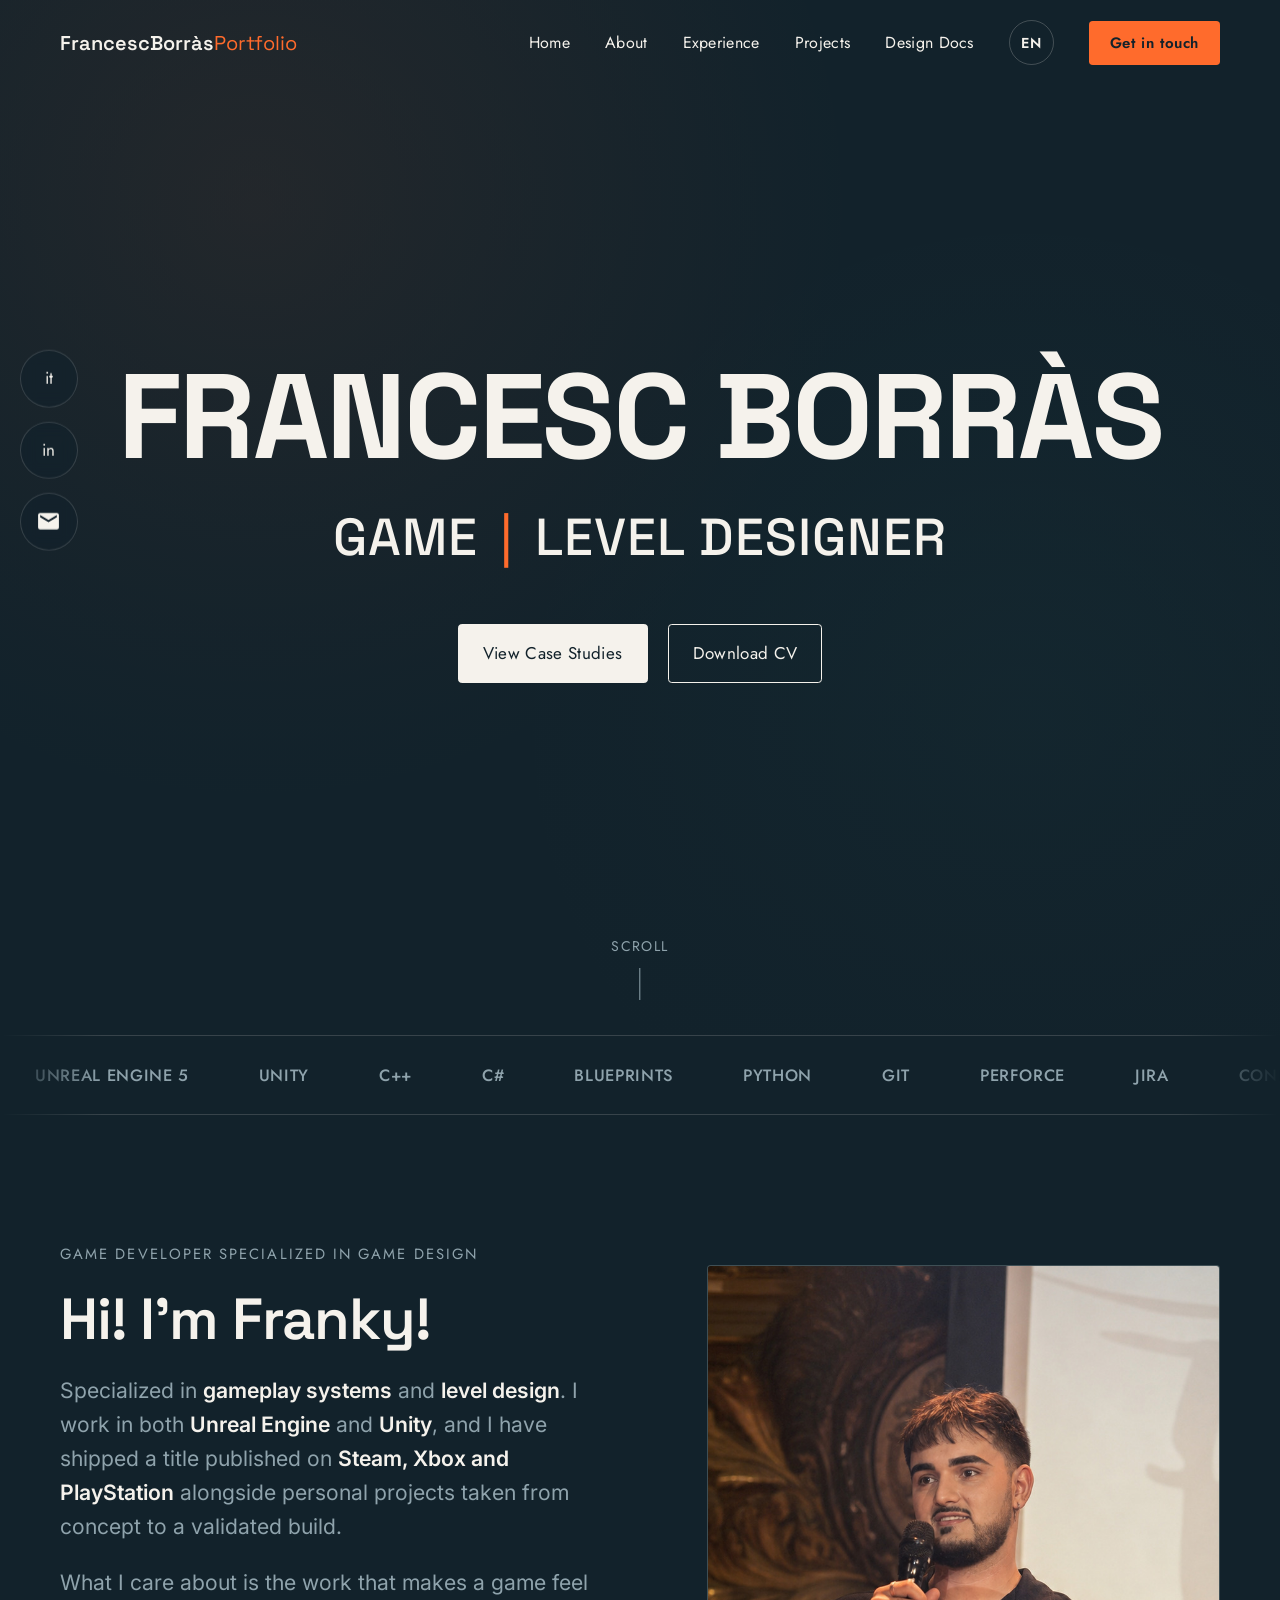
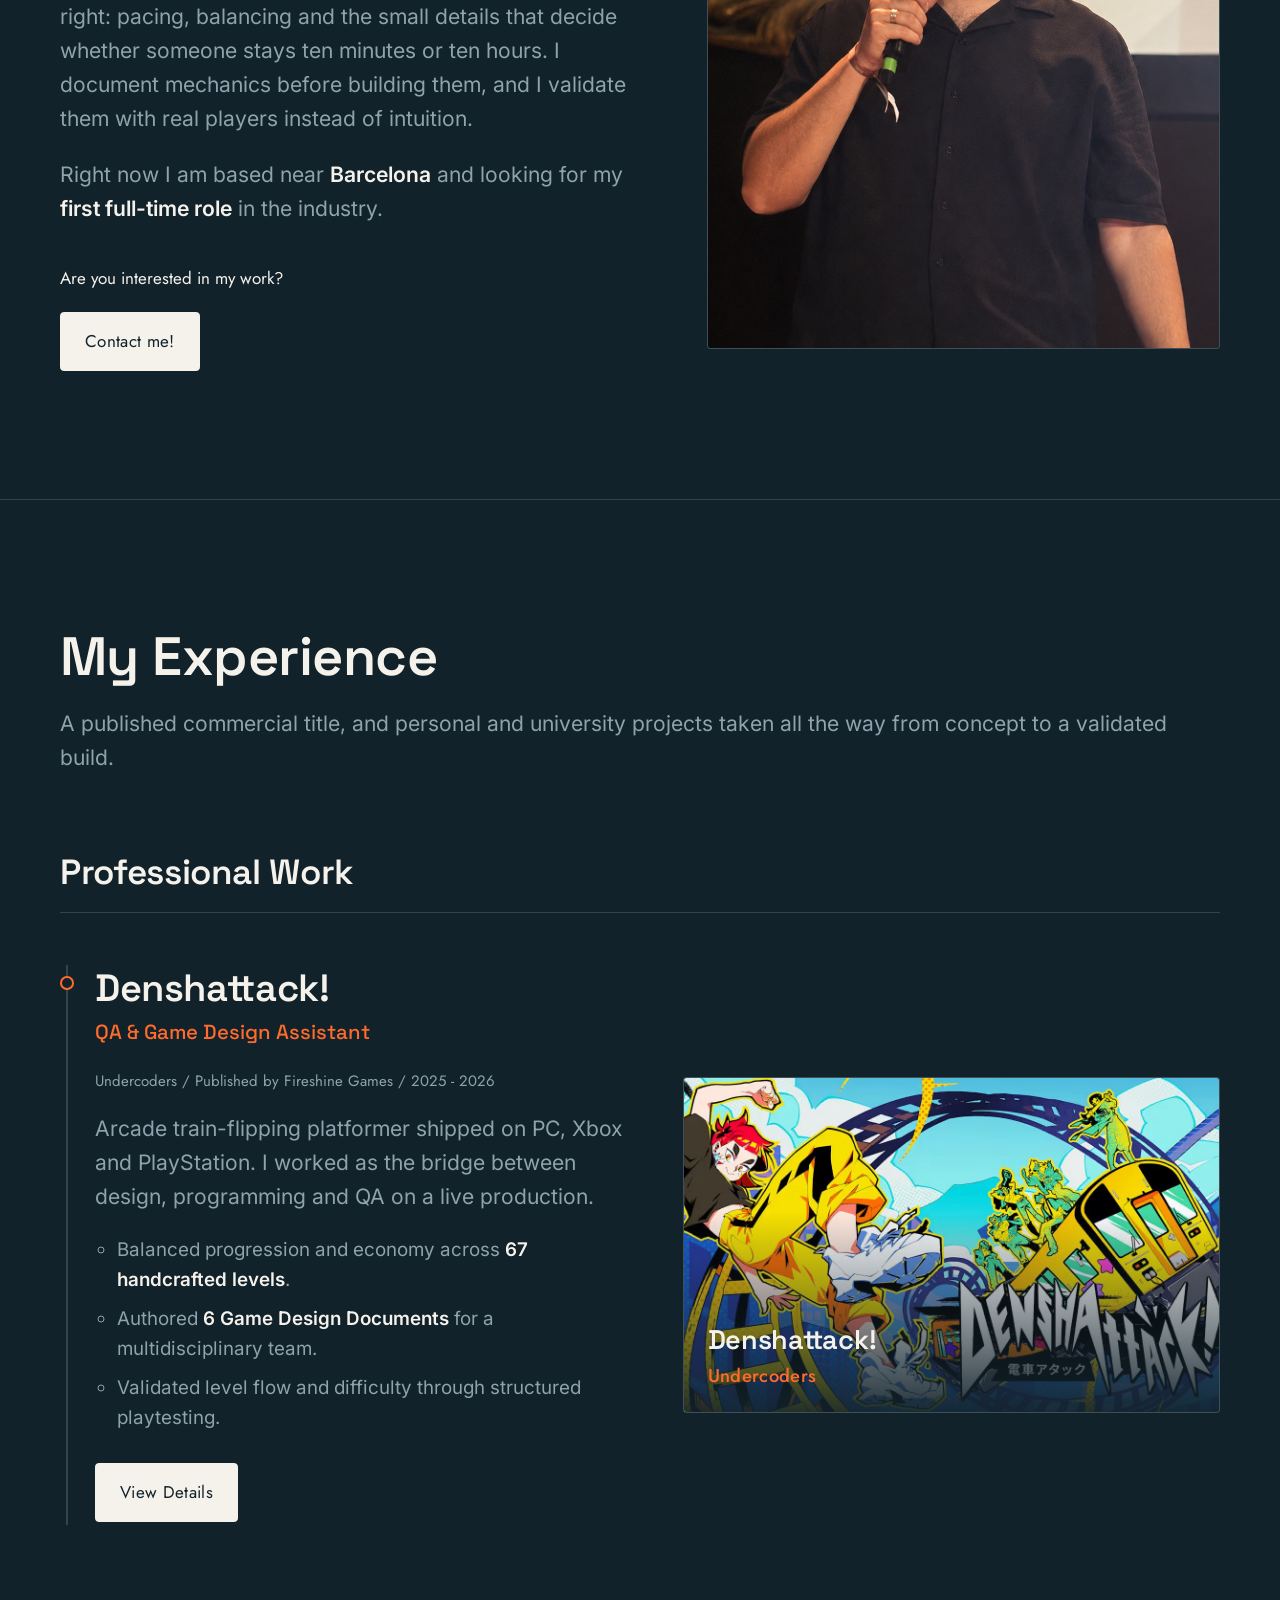
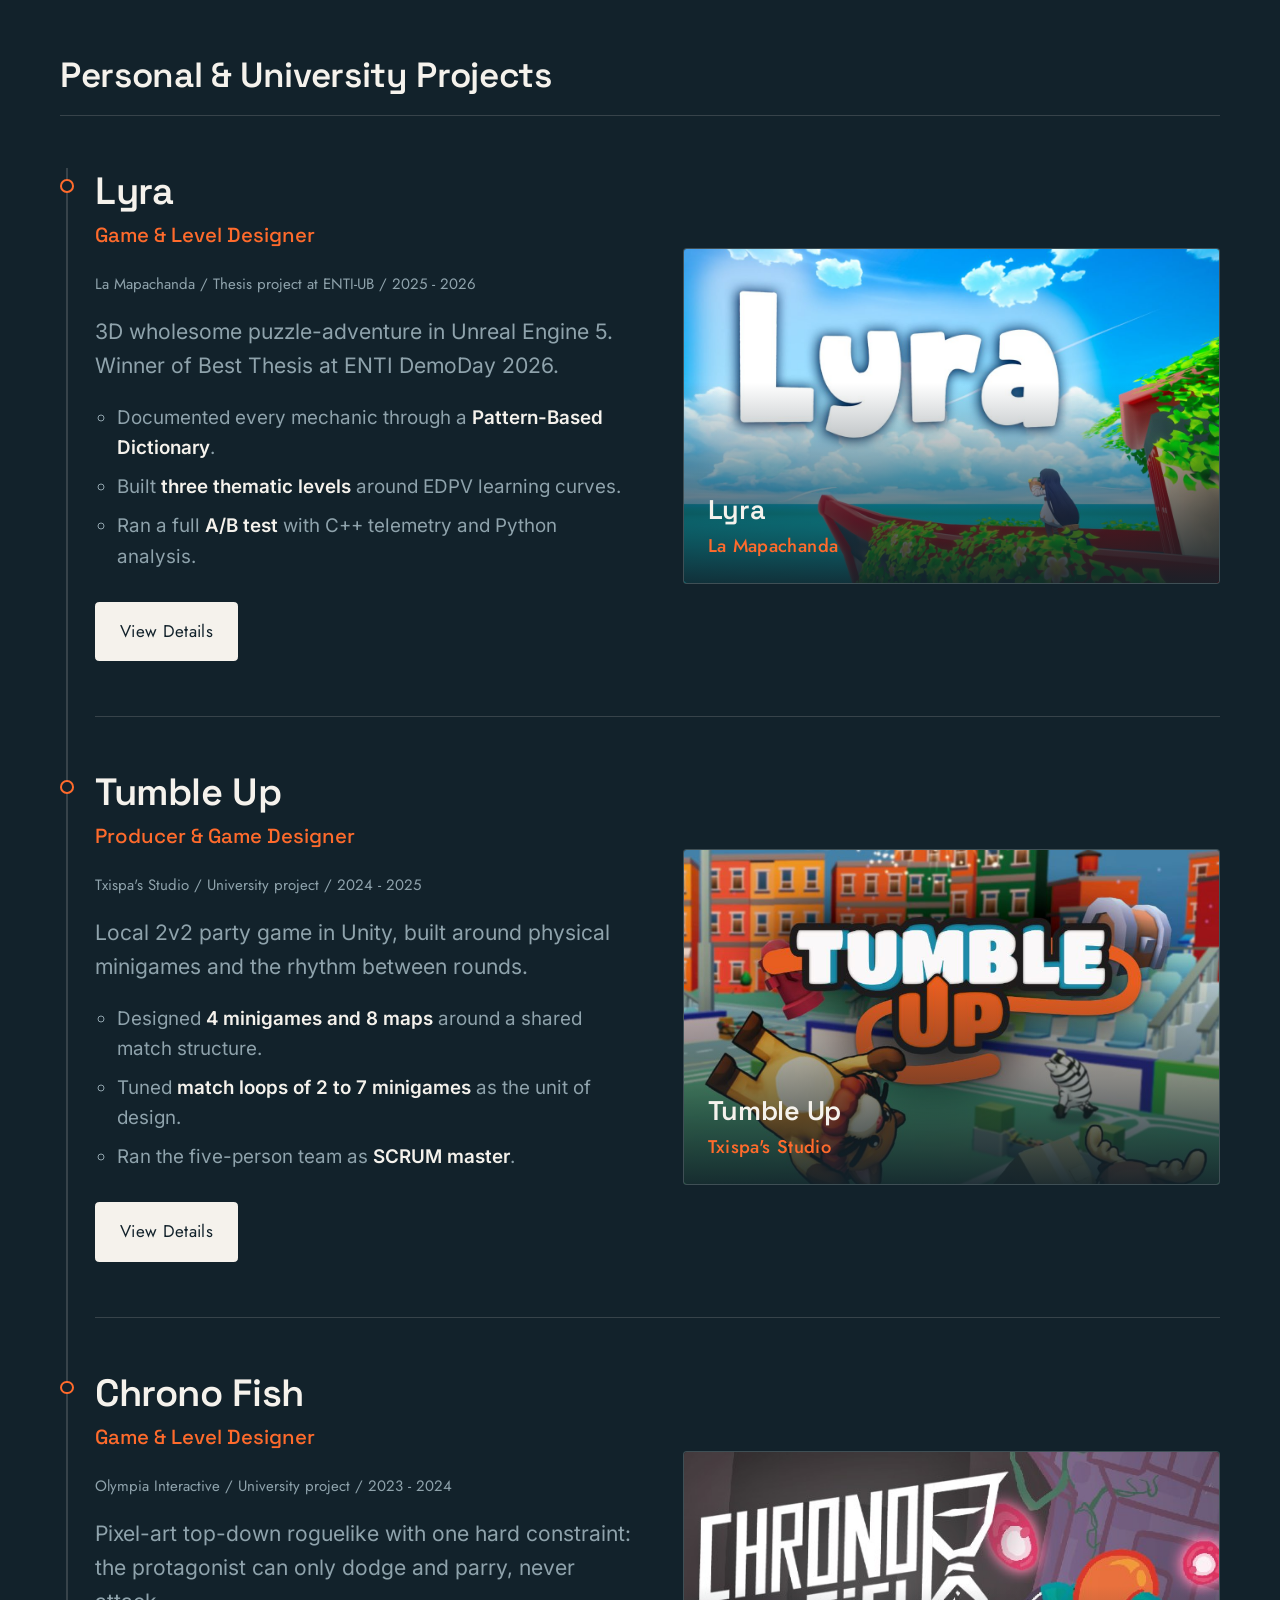
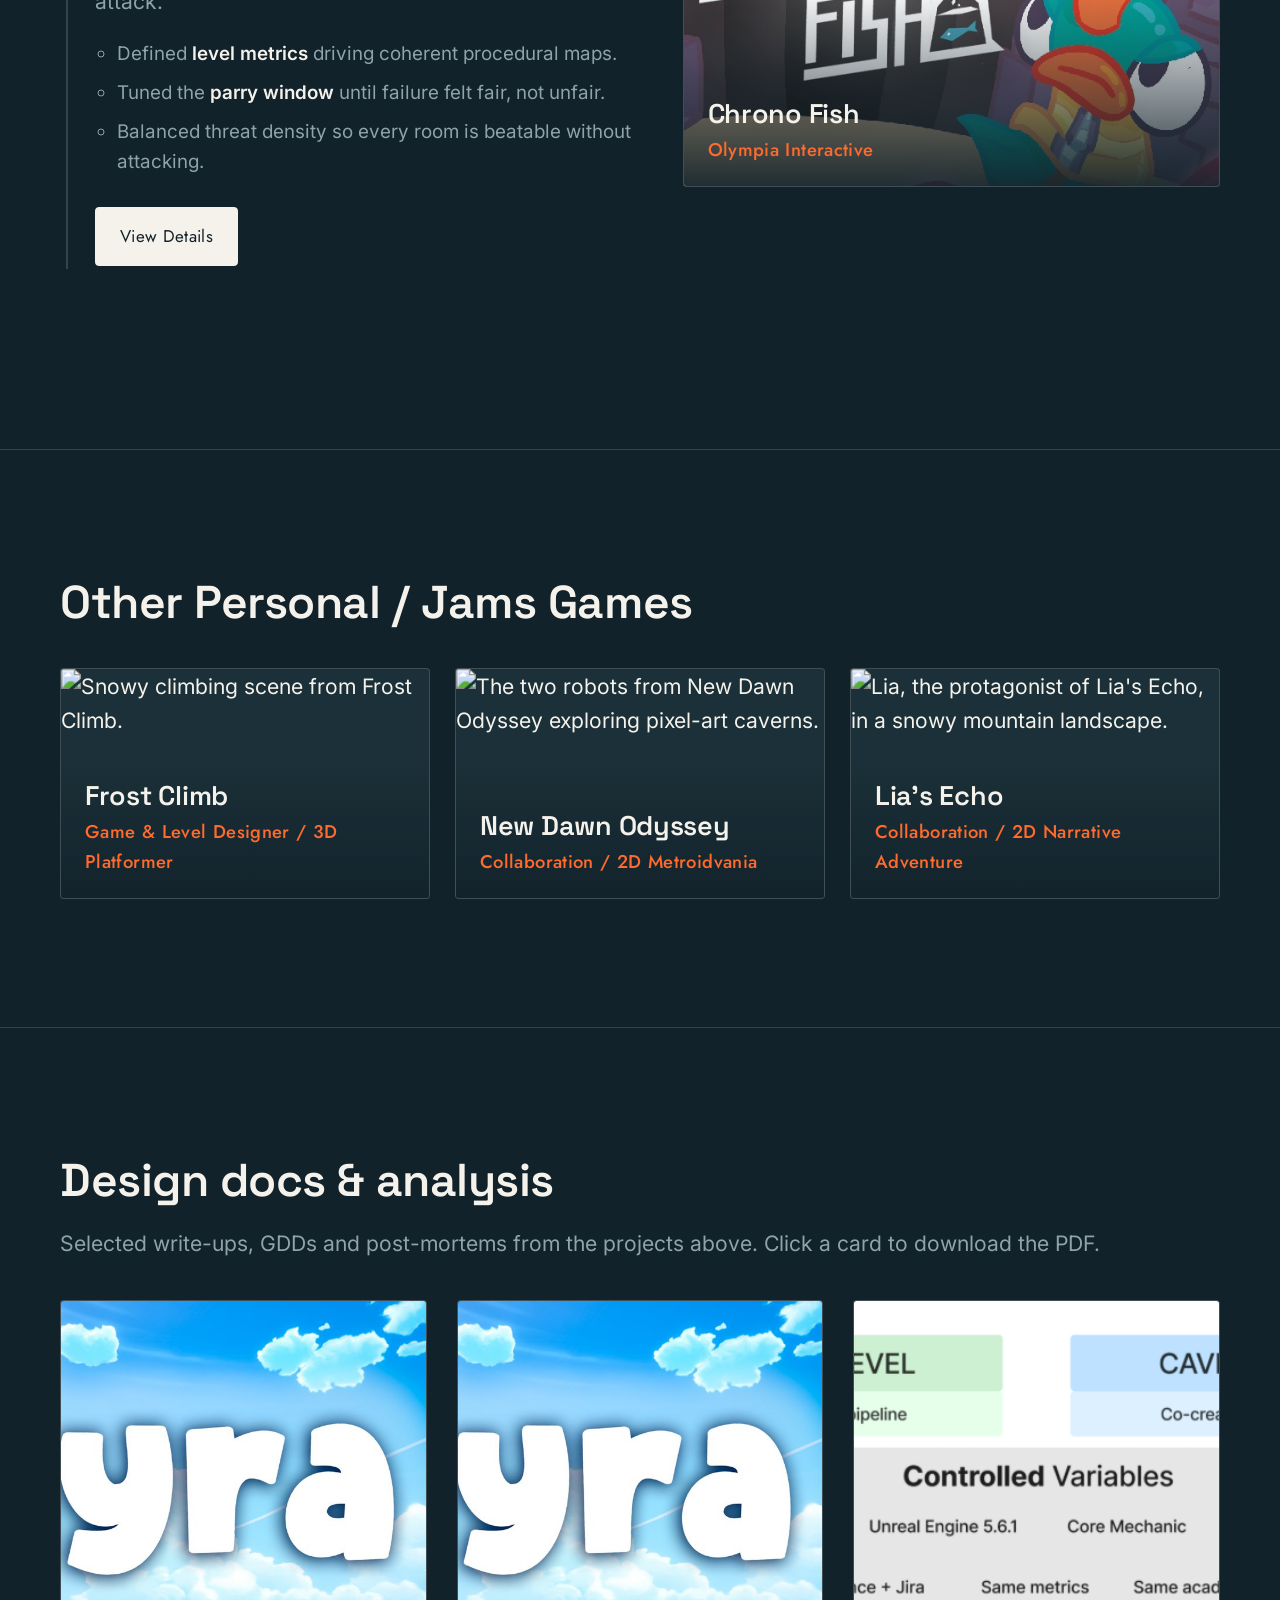
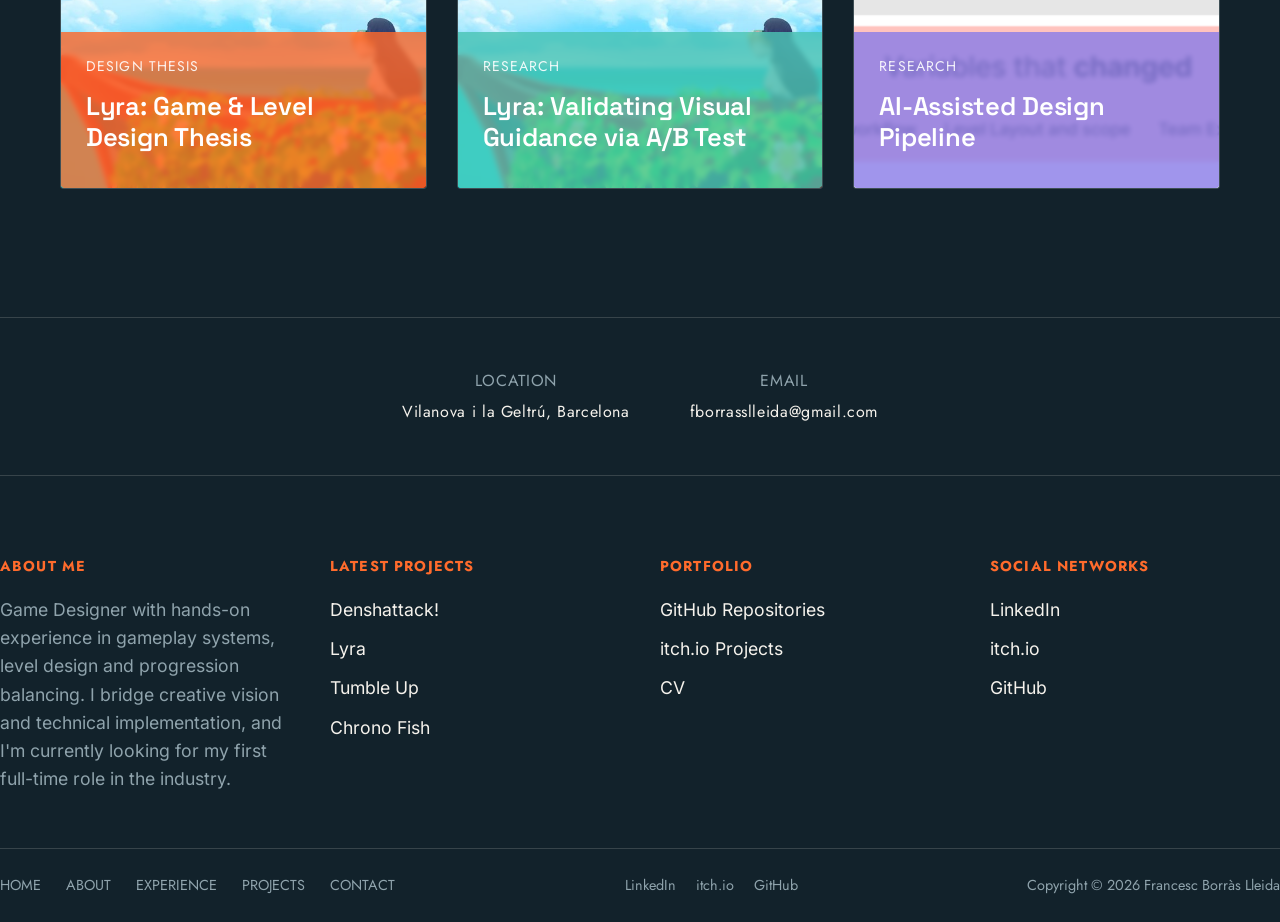
==== index.html @ 7c4cf281 "Changes pre-videos" ====
<!DOCTYPE html>
<html lang="en">
<head>
<meta charset="UTF-8">
<meta name="viewport" content="width=device-width, initial-scale=1.0">
<title data-i18n-title="home.page_title">Francesc Borràs Lleida - Game & Level Designer</title>
<meta name="description" content="Portfolio of Francesc Borràs Lleida, Game & Level Designer based in Barcelona. Denshattack!, Lyra, Tumble Up, Chrono Fish and design documentation.">
<meta name="theme-color" content="#0F1316">

<meta property="og:type" content="website">
<meta property="og:title" content="Francesc Borràs Lleida - Game & Level Designer">
<meta property="og:description" content="Level design and mechanics work across a published title and three personal projects, backed by data driven validation.">
<meta property="og:url" content="https://frankystyle04.github.io/FrancescBorras_Portfolio/">
<meta property="og:image" content="assets/img/lyra-key.jpg">
<meta name="twitter:card" content="summary_large_image">
<meta name="twitter:title" content="Francesc Borràs Lleida - Game & Level Designer">
<meta name="twitter:description" content="Level design and mechanics work across a published title and three personal projects.">
<meta name="twitter:image" content="assets/img/lyra-key.jpg">

<link rel="icon" type="image/svg+xml" href="assets/favicon.svg">
<link rel="canonical" href="https://frankystyle04.github.io/FrancescBorras_Portfolio/">

<link rel="preconnect" href="https://fonts.googleapis.com">
<link rel="preconnect" href="https://fonts.gstatic.com" crossorigin>
<link href="https://fonts.googleapis.com/css2?family=Space+Grotesk:wght@500;600;700&family=Inter:wght@400;500;600&family=Jost:wght@400;500;600&display=swap" rel="stylesheet">
<link rel="stylesheet" href="css/style.css?v=19">

<script type="application/ld+json">
{
  "@context": "https://schema.org",
  "@type": "Person",
  "name": "Francesc Borràs Lleida",
  "jobTitle": "Game Designer, Level Designer",
  "url": "https://frankystyle04.github.io/FrancescBorras_Portfolio/",
  "sameAs": [
    "https://www.linkedin.com/in/francesc-borras-lleida-88ab5a254/",
    "https://franky-style.itch.io",
    "https://github.com/FrankyStyle04"
  ],
  "address": { "@type": "PostalAddress", "addressLocality": "Vilanova i la Geltrú", "addressRegion": "Barcelona", "addressCountry": "ES" }
}
</script>
<script>
(function(){
  try {
    var l = localStorage.getItem('fb-lang');
    if (l === 'es' || l === 'cat') document.documentElement.setAttribute('lang', l === 'cat' ? 'ca' : 'es');
  } catch(e){}
})();
</script>
</head>
<body class="page-enter has-hero">

<nav class="site-nav" aria-label="Main navigation">
  <div class="wrap">
    <a href="#top" class="brand">FrancescBorràs<span>Portfolio</span></a>
    <button class="nav-toggle" aria-expanded="false" aria-controls="nav-list" data-i18n="common.nav_menu">Menu</button>
    <ul id="nav-list">
      <li><a class="nav-link" href="#top" data-i18n="common.nav_home">Home</a></li>
      <li><a class="nav-link" href="#about" data-i18n="common.nav_about">About</a></li>
      <li><a class="nav-link" href="#experience" data-i18n="common.nav_experience">Experience</a></li>
      <li><a class="nav-link" href="#projects" data-i18n="common.nav_projects">Projects</a></li>
      <li><a class="nav-link" href="#docs" data-i18n="common.nav_docs">Design Docs</a></li>
      <li class="nav-toggles">
        <button type="button" class="nav-icon-btn nav-lang-btn" id="lang-toggle" aria-label="Change language" title="Change language">
          <span class="lang-label">EN</span>
        </button>
      </li>
      <li><a class="nav-cta" href="#contact" data-i18n="common.nav_cta">Get in touch</a></li>
    </ul>
  </div>
</nav>

<aside class="social-rail" aria-label="Social links">
  <a class="rail-item" href="https://franky-style.itch.io" target="_blank" rel="noopener">
    <span class="rail-icon">
      <img src="https://cdn.simpleicons.org/itchdotio/EDF0EA" alt="" loading="lazy" onerror="this.parentNode.textContent='it'">
    </span>
    <span class="rail-label" data-i18n="common.rail_itch">See my work!</span>
    <span class="sr-only">itch.io</span>
  </a>
  <a class="rail-item" href="https://www.linkedin.com/in/francesc-borras-lleida-88ab5a254/" target="_blank" rel="noopener">
    <span class="rail-icon">
      <img src="https://cdn.simpleicons.org/linkedin/EDF0EA" alt="" loading="lazy" onerror="this.parentNode.textContent='in'">
    </span>
    <span class="rail-label" data-i18n="common.rail_linkedin">Let's connect!</span>
    <span class="sr-only">LinkedIn</span>
  </a>
  <a class="rail-item" href="mailto:fborrasslleida@gmail.com">
    <span class="rail-icon">
      <svg viewBox="0 0 24 24" aria-hidden="true" focusable="false">
        <path fill="currentColor" d="M20 4H4a2 2 0 0 0-2 2v12a2 2 0 0 0 2 2h16a2 2 0 0 0 2-2V6a2 2 0 0 0-2-2Zm0 4.24-8 4.76-8-4.76V6l8 4.76L20 6Z"/>
      </svg>
    </span>
    <span class="rail-label" data-i18n="common.rail_email">Let's talk!</span>
    <span class="sr-only">Email</span>
  </a>
</aside>

<main id="top">

  <!-- HERO -->
  <section class="hero-video-wrap" style="padding:0;">
    <!-- HERO BACKGROUND VIDEO
         Drop your reel at assets/hero-reel.mp4 (and optionally a first-frame
         still at assets/hero-poster.jpg) and it plays automatically.
         Until the file exists the browser falls back to the poster/gradient,
         so the hero never looks broken. -->
    <video autoplay muted loop playsinline preload="metadata"
           poster="assets/hero-poster.jpg" aria-hidden="true">
      <source src="assets/hero-reel.mp4" type="video/mp4">
    </video>
    <div class="video-fallback" aria-hidden="true"></div>

    <div class="hero-content">
      <h1>Francesc Borràs</h1>
      <p class="hero-role" data-i18n="home.hero_role">Game <span class="pipe">|</span> Level Designer</p>
      <div class="hero-cta">
        <a href="#experience" class="btn btn-solid" data-i18n="home.hero_cta_cases">View Case Studies</a>
        <a href="assets/Francesc_Borras_Lleida_CV.pdf" class="btn btn-outline" data-i18n="home.hero_cta_cv">Download CV</a>
      </div>
    </div>

    <div class="scroll-cue" aria-hidden="true">
      <span data-i18n="home.scroll">SCROLL</span>
      <span class="line"></span>
    </div>
  </section>

  <!-- TOOLS MARQUEE -->
  <div class="tools-marquee" aria-label="Tools and software I work with">
    <div class="tools-track">
      <div class="tools-group">
        <span class="tool"><img src="https://cdn.simpleicons.org/unrealengine/9AA7A3" alt="" loading="lazy" onerror="this.style.display='none'"><strong>Unreal Engine 5</strong></span>
        <span class="tool"><img src="https://cdn.simpleicons.org/unity/9AA7A3" alt="" loading="lazy" onerror="this.style.display='none'"><strong>Unity</strong></span>
        <span class="tool"><img src="https://cdn.simpleicons.org/cplusplus/9AA7A3" alt="" loading="lazy" onerror="this.style.display='none'"><strong>C++</strong></span>
        <span class="tool"><img src="https://cdn.simpleicons.org/csharp/9AA7A3" alt="" loading="lazy" onerror="this.style.display='none'"><strong>C#</strong></span>
        <span class="tool"><img src="https://cdn.simpleicons.org/unrealengine/9AA7A3" alt="" loading="lazy" onerror="this.style.display='none'"><strong>Blueprints</strong></span>
        <span class="tool"><img src="https://cdn.simpleicons.org/python/9AA7A3" alt="" loading="lazy" onerror="this.style.display='none'"><strong>Python</strong></span>
        <span class="tool"><img src="https://cdn.simpleicons.org/git/9AA7A3" alt="" loading="lazy" onerror="this.style.display='none'"><strong>Git</strong></span>
        <span class="tool"><img src="https://cdn.simpleicons.org/perforce/9AA7A3" alt="" loading="lazy" onerror="this.style.display='none'"><strong>Perforce</strong></span>
        <span class="tool"><img src="https://cdn.simpleicons.org/jira/9AA7A3" alt="" loading="lazy" onerror="this.style.display='none'"><strong>Jira</strong></span>
        <span class="tool"><img src="https://cdn.simpleicons.org/confluence/9AA7A3" alt="" loading="lazy" onerror="this.style.display='none'"><strong>Confluence</strong></span>
        <span class="tool"><img src="https://cdn.simpleicons.org/asana/9AA7A3" alt="" loading="lazy" onerror="this.style.display='none'"><strong>Asana</strong></span>
        <span class="tool"><img src="https://cdn.simpleicons.org/microsoftexcel/9AA7A3" alt="" loading="lazy" onerror="this.style.display='none'"><strong>Excel & Sheets</strong></span>
      </div>
      <div class="tools-group" aria-hidden="true">
        <span class="tool"><img src="https://cdn.simpleicons.org/unrealengine/9AA7A3" alt="" loading="lazy" onerror="this.style.display='none'"><strong>Unreal Engine 5</strong></span>
        <span class="tool"><img src="https://cdn.simpleicons.org/unity/9AA7A3" alt="" loading="lazy" onerror="this.style.display='none'"><strong>Unity</strong></span>
        <span class="tool"><img src="https://cdn.simpleicons.org/cplusplus/9AA7A3" alt="" loading="lazy" onerror="this.style.display='none'"><strong>C++</strong></span>
        <span class="tool"><img src="https://cdn.simpleicons.org/csharp/9AA7A3" alt="" loading="lazy" onerror="this.style.display='none'"><strong>C#</strong></span>
        <span class="tool"><img src="https://cdn.simpleicons.org/unrealengine/9AA7A3" alt="" loading="lazy" onerror="this.style.display='none'"><strong>Blueprints</strong></span>
        <span class="tool"><img src="https://cdn.simpleicons.org/python/9AA7A3" alt="" loading="lazy" onerror="this.style.display='none'"><strong>Python</strong></span>
        <span class="tool"><img src="https://cdn.simpleicons.org/git/9AA7A3" alt="" loading="lazy" onerror="this.style.display='none'"><strong>Git</strong></span>
        <span class="tool"><img src="https://cdn.simpleicons.org/perforce/9AA7A3" alt="" loading="lazy" onerror="this.style.display='none'"><strong>Perforce</strong></span>
        <span class="tool"><img src="https://cdn.simpleicons.org/jira/9AA7A3" alt="" loading="lazy" onerror="this.style.display='none'"><strong>Jira</strong></span>
        <span class="tool"><img src="https://cdn.simpleicons.org/confluence/9AA7A3" alt="" loading="lazy" onerror="this.style.display='none'"><strong>Confluence</strong></span>
        <span class="tool"><img src="https://cdn.simpleicons.org/asana/9AA7A3" alt="" loading="lazy" onerror="this.style.display='none'"><strong>Asana</strong></span>
        <span class="tool"><img src="https://cdn.simpleicons.org/microsoftexcel/9AA7A3" alt="" loading="lazy" onerror="this.style.display='none'"><strong>Excel & Sheets</strong></span>
      </div>
    </div>
  </div>

  <!-- ABOUT ME -->
  <section id="about">
    <div class="wrap about-grid">
      <div class="about-text reveal">
        <span class="about-eyebrow" data-i18n="home.about_eyebrow">Game Developer specialized in Game Design</span>
        <h2 data-i18n="home.about_title">Hi! I'm Franky!</h2>
        <p data-i18n="home.about_p1">Specialized in <strong>gameplay systems</strong> and <strong>level design</strong>. I work in both <strong>Unreal Engine</strong> and <strong>Unity</strong>, and I have shipped a title published on <strong>Steam, Xbox and PlayStation</strong> alongside personal projects taken from concept to a validated build.</p>
        <p data-i18n="home.about_p2">What I care about is the work that makes a game feel right: pacing, balancing and the small details that decide whether someone stays ten minutes or ten hours. I document mechanics before building them, and I validate them with real players instead of intuition.</p>
        <p data-i18n="home.about_p3">Right now I am based near <strong>Barcelona</strong> and looking for my <strong>first full-time role</strong> in the industry.</p>

        <p class="about-question" data-i18n="home.about_question">Are you interested in my work?</p>
        <a class="btn btn-solid" href="#contact" data-i18n="home.about_contact">Contact me!</a>
      </div>

      <!-- ABOUT PHOTO
           Drop your picture at assets/about-photo.jpg and it appears here.
           Portrait orientation works best, around 900x1200 px. -->
      <div class="about-photo reveal">
        <img src="assets/about-photo.jpg" alt="Portrait of Francesc Borràs Lleida."
             onerror="this.closest('.about-photo').classList.add('is-empty')">
      </div>
    </div>
  </section>

  <hr class="rule">

  <!-- EXPERIENCE -->
  <section id="experience">
    <div class="wrap">
      <h2 class="section-title reveal" data-i18n="home.exp_title">My Experience</h2>
      <p class="section-lede reveal" style="max-width:none;" data-i18n="home.exp_lede">A published commercial title, and personal and university projects taken all the way from concept to a validated build.</p>

      <div class="timeline-block">
        <div class="timeline-heading reveal">
          <h3 data-i18n="home.exp_pro_heading">Professional Work</h3>
        </div>
        <ol class="timeline">
        <li class="timeline-entry reveal">
          <span class="timeline-dot" aria-hidden="true"></span>

          <div class="entry-text">
            <h4>Denshattack!</h4>
            <p class="entry-role" data-i18n="home.denshattack_role">QA &amp; Game Design Assistant</p>
            <p class="entry-meta" data-i18n="home.denshattack_meta">Undercoders / Published by Fireshine Games / 2025 - 2026</p>
            <p class="entry-summary" data-i18n="home.denshattack_summary">Arcade train-flipping platformer shipped on PC, Xbox and PlayStation. I worked as the bridge between design, programming and QA on a live production.</p>
            <ul class="entry-tasks">
              <li data-i18n="home.denshattack_task1">Balanced progression and economy across <strong>67 handcrafted levels</strong>.</li>
              <li data-i18n="home.denshattack_task2">Authored <strong>6 Game Design Documents</strong> for a multidisciplinary team.</li>
              <li data-i18n="home.denshattack_task3">Validated level flow and difficulty through structured playtesting.</li>
            </ul>
            <a class="btn btn-solid" href="proyectos/denshattack.html" data-i18n="common.btn_view_details">View Details</a>
          </div>

          <a class="game-card" href="proyectos/denshattack.html">
            <img src="assets/img/denshattack-key.jpg" alt="Denshattack! key art, a train-flipping arcade platformer.">
            <div class="overlay">
              <div class="always-visible">
                <h4>Denshattack!</h4>
                <div class="studio">Undercoders</div>
              </div>
              <div class="hover-detail">
                <p data-i18n="home.denshattack_card_desc">Arcade train-flipping platformer published by Fireshine Games.</p>
                <p class="did" data-i18n="home.denshattack_card_did">Balanced 67 levels and authored 6 Game Design Documents.</p>
              </div>
            </div>
          </a>
        </li>
        </ol>
      </div>

      <div class="timeline-block">
        <div class="timeline-heading reveal">
          <h3 data-i18n="home.exp_uni_heading">Personal &amp; University Projects</h3>
        </div>
        <ol class="timeline">
        <li class="timeline-entry reveal">
          <span class="timeline-dot" aria-hidden="true"></span>

          <div class="entry-text">
            <h4>Lyra</h4>
            <p class="entry-role" data-i18n="home.lyra_role">Game &amp; Level Designer</p>
            <p class="entry-meta" data-i18n="home.lyra_meta">La Mapachanda / Thesis project at ENTI-UB / 2025 - 2026</p>
            <p class="entry-summary" data-i18n="home.lyra_summary">3D wholesome puzzle-adventure in Unreal Engine 5. Winner of Best Thesis at ENTI DemoDay 2026.</p>
            <ul class="entry-tasks">
              <li data-i18n="home.lyra_task1">Documented every mechanic through a <strong>Pattern-Based Dictionary</strong>.</li>
              <li data-i18n="home.lyra_task2">Built <strong>three thematic levels</strong> around EDPV learning curves.</li>
              <li data-i18n="home.lyra_task3">Ran a full <strong>A/B test</strong> with C++ telemetry and Python analysis.</li>
            </ul>
            <a class="btn btn-solid" href="proyectos/lyra.html" data-i18n="common.btn_view_details">View Details</a>
          </div>

          <a class="game-card" href="proyectos/lyra.html">
            <img src="assets/img/lyra-key.jpg" alt="Lyra with the two baby dragons, Pochi and Mochi.">
            <div class="overlay">
              <div class="always-visible">
                <h4>Lyra</h4>
                <div class="studio">La Mapachanda</div>
              </div>
              <div class="hover-detail">
                <p data-i18n="home.lyra_card_desc">3D wholesome puzzle-adventure built in Unreal Engine 5.</p>
                <p class="did" data-i18n="home.lyra_card_did">Designed every mechanic and validated a puzzle redesign with a real A/B test.</p>
              </div>
            </div>
          </a>
        </li>

        <li class="timeline-entry reveal">
          <span class="timeline-dot" aria-hidden="true"></span>

          <div class="entry-text">
            <h4>Tumble Up</h4>
            <p class="entry-role" data-i18n="home.tumble_role">Producer &amp; Game Designer</p>
            <p class="entry-meta" data-i18n="home.tumble_meta">Txispa's Studio / University project / 2024 - 2025</p>
            <p class="entry-summary" data-i18n="home.tumble_summary">Local 2v2 party game in Unity, built around physical minigames and the rhythm between rounds.</p>
            <ul class="entry-tasks">
              <li data-i18n="home.tumble_task1">Designed <strong>4 minigames and 8 maps</strong> around a shared match structure.</li>
              <li data-i18n="home.tumble_task2">Tuned <strong>match loops of 2 to 7 minigames</strong> as the unit of design.</li>
              <li data-i18n="home.tumble_task3">Ran the five-person team as <strong>SCRUM master</strong>.</li>
            </ul>
            <a class="btn btn-solid" href="proyectos/tumble-up.html" data-i18n="common.btn_view_details">View Details</a>
          </div>

          <a class="game-card" href="proyectos/tumble-up.html">
            <img src="assets/img/tumbleup-key.jpg" alt="Tumble Up characters in animal costumes competing in a minigame.">
            <div class="overlay">
              <div class="always-visible">
                <h4>Tumble Up</h4>
                <div class="studio">Txispa's Studio</div>
              </div>
              <div class="hover-detail">
                <p data-i18n="home.tumble_card_desc">Local 2v2 party game built in Unity.</p>
                <p class="did" data-i18n="home.tumble_card_did">Designed 4 minigames and 8 maps, and led the team as SCRUM master.</p>
              </div>
            </div>
          </a>
        </li>

        <li class="timeline-entry reveal">
          <span class="timeline-dot" aria-hidden="true"></span>

          <div class="entry-text">
            <h4>Chrono Fish</h4>
            <p class="entry-role" data-i18n="home.chrono_role">Game &amp; Level Designer</p>
            <p class="entry-meta" data-i18n="home.chrono_meta">Olympia Interactive / University project / 2023 - 2024</p>
            <p class="entry-summary" data-i18n="home.chrono_summary">Pixel-art top-down roguelike with one hard constraint: the protagonist can only dodge and parry, never attack.</p>
            <ul class="entry-tasks">
              <li data-i18n="home.chrono_task1">Defined <strong>level metrics</strong> driving coherent procedural maps.</li>
              <li data-i18n="home.chrono_task2">Tuned the <strong>parry window</strong> until failure felt fair, not unfair.</li>
              <li data-i18n="home.chrono_task3">Balanced threat density so every room is beatable without attacking.</li>
            </ul>
            <a class="btn btn-solid" href="proyectos/chrono-fish.html" data-i18n="common.btn_view_details">View Details</a>
          </div>

          <a class="game-card" href="proyectos/chrono-fish.html">
            <img src="assets/img/chronofish-key.jpg" alt="Chrono Fish cover art, a time-travelling fish in pixel art.">
            <div class="overlay">
              <div class="always-visible">
                <h4>Chrono Fish</h4>
                <div class="studio">Olympia Interactive</div>
              </div>
              <div class="hover-detail">
                <p data-i18n="home.chrono_card_desc">Top-down roguelike where the only tools are dodge and parry.</p>
                <p class="did" data-i18n="home.chrono_card_did">Defined level metrics for procedural maps and tuned parry timing.</p>
              </div>
            </div>
          </a>
        </li>
        </ol>
      </div>
    </div>
  </section>

  <hr class="rule">

  <!-- OTHER PERSONAL / JAMS GAMES -->
  <section id="projects">
    <div class="wrap">
      <h2 class="reveal" style="font-size:clamp(1.7rem,3.4vw,2.3rem); max-width:26ch;" data-i18n="home.jams_title">Other Personal / Jams Games</h2>

      <div class="jams-grid" style="margin-top:2rem;">
        <a class="game-card reveal" href="https://franky-style.itch.io/frost-climb" target="_blank" rel="noopener">
          <img src="https://img.itch.zone/aW1nLzE5NzQ1NTYxLnBuZw==/original/4oBCyp.png" alt="Snowy climbing scene from Frost Climb.">
          <div class="overlay">
            <div class="always-visible">
              <h4>Frost Climb</h4>
              <div class="studio" data-i18n="home.frost_studio">Game &amp; Level Designer / 3D Platformer</div>
            </div>
            <div class="hover-detail">
              <p data-i18n="home.frost_desc">Climbing platformer with cold management as a survival resource.</p>
              <p class="did" data-i18n="home.frost_did">Designed a survival resource mechanic throughout a vertical level design layout.</p>
              <span class="itch-link" aria-label="Play on itch.io">
                <svg viewBox="0 0 245 220" xmlns="http://www.w3.org/2000/svg" aria-hidden="true"><path fill="currentColor" d="M31.99 1.365C21.287 7.72 0 32.322 0 38.65v10.484c0 13.293 12.428 24.968 23.712 24.968 13.564 0 24.855-11.24 24.855-24.559 0 13.319 10.899 24.559 24.462 24.559 13.565 0 24.169-11.24 24.169-24.559 0 13.319 11.599 24.559 25.163 24.559h.246c13.564 0 25.163-11.24 25.163-24.559 0 13.319 10.604 24.559 24.169 24.559 13.564 0 24.462-11.24 24.462-24.559 0 13.319 11.292 24.559 24.855 24.559 11.284 0 23.712-11.675 23.712-24.968V38.65c0-6.328-21.29-30.93-31.988-37.285C209.09.464 172.582.032 122.501 0h-.002C72.418.032 35.914.464 31.99 1.365zm79.71 60.978a26.132 26.132 0 0 1-4.842 6.386c-5.427 5.348-12.905 8.667-21.132 8.667-8.232 0-15.71-3.322-21.136-8.671a26.14 26.14 0 0 1-4.83-6.376 26.077 26.077 0 0 1-4.829 6.375c-5.427 5.35-12.906 8.672-21.138 8.672a30.238 30.238 0 0 1-3.518-.208c-1.436 14.925-2.043 29.171-2.257 39.594l-.021.15c-.108 5.294-.216 9.63-.216 15.038 0 25.207 3.775 40.929 6.786 48.708 4.65 12.02 20.353 18.552 34.535 20.775 7.451 1.168 14.802 1.755 21.881 1.755 11.147 0 20.652-1.458 26.15-3.94 8.802-3.972 18.65-13.474 19.041-32.055.001-.181.005-.365.008-.548.005-.198.007-.397.007-.598.007-6.617-1.008-11.542-2.278-15.038h-.126c-4.892 11.109-16.194 18.865-29.418 18.865-14.464 0-26.859-9.28-30.907-22.201-1.185 3.781-4.75 6.531-8.982 6.531-5.203 0-9.42-4.157-9.42-9.286 0-.436.03-.865.089-1.285.29-2.09.744-4.13 1.331-6.12 4.04-13.7 15.858-24.223 30.462-25.836a30.24 30.24 0 0 1 3.427-.196c14.464 0 26.859 9.28 30.907 22.2 4.048-12.92 16.443-22.2 30.907-22.2 1.16 0 2.302.067 3.427.196 14.604 1.613 26.421 12.136 30.462 25.836a30.176 30.176 0 0 1 1.331 6.12c.059.42.089.849.089 1.285 0 5.129-4.217 9.286-9.42 9.286-4.232 0-7.797-2.75-8.982-6.531-4.048 12.92-16.443 22.2-30.907 22.2-13.224 0-24.526-7.755-29.418-18.864h-.126c-1.27 3.496-2.285 8.42-2.278 15.038 0 .201.002.4.007.598.003.183.007.367.008.548.391 18.58 10.239 28.083 19.04 32.055 5.499 2.482 15.004 3.94 26.15 3.94 7.08 0 14.431-.587 21.882-1.755 14.181-2.223 29.885-8.755 34.535-20.775 3.011-7.779 6.786-23.5 6.786-48.708 0-5.408-.108-9.744-.216-15.038l-.021-.15c-.214-10.423-.821-24.669-2.257-39.594a30.238 30.238 0 0 1-3.518.208c-8.232 0-15.71-3.322-21.137-8.672a26.078 26.078 0 0 1-4.829-6.375 26.14 26.14 0 0 1-4.83 6.376c-5.427 5.35-12.905 8.671-21.137 8.671-8.232 0-15.71-3.322-21.137-8.672a26.132 26.132 0 0 1-4.842-6.386z"/></svg>
                <span data-i18n="home.itch_play">Play on itch.io</span>
              </span>
            </div>
          </div>
        </a>

        <a class="game-card reveal" href="https://new-dawn-odyssey.itch.io/new-dawn-odyssey" target="_blank" rel="noopener">
          <img src="https://img.itch.zone/aW1nLzE1Nzg5NTg3LnBuZw==/original/8kEaQc.png" alt="The two robots from New Dawn Odyssey exploring pixel-art caverns.">
          <div class="overlay">
            <div class="always-visible">
              <h4>New Dawn Odyssey</h4>
              <div class="studio" data-i18n="home.ndo_studio">Collaboration / 2D Metroidvania</div>
            </div>
            <div class="hover-detail">
              <p data-i18n="home.ndo_desc">A pixel-art metroidvania built with a team at ENTI.</p>
              <p class="did" data-i18n="home.ndo_did">Created worldbuilding and level exploration design, designed enemies and focused on encounter design.</p>
              <span class="itch-link" aria-label="Play on itch.io">
                <svg viewBox="0 0 245 220" xmlns="http://www.w3.org/2000/svg" aria-hidden="true"><path fill="currentColor" d="M31.99 1.365C21.287 7.72 0 32.322 0 38.65v10.484c0 13.293 12.428 24.968 23.712 24.968 13.564 0 24.855-11.24 24.855-24.559 0 13.319 10.899 24.559 24.462 24.559 13.565 0 24.169-11.24 24.169-24.559 0 13.319 11.599 24.559 25.163 24.559h.246c13.564 0 25.163-11.24 25.163-24.559 0 13.319 10.604 24.559 24.169 24.559 13.564 0 24.462-11.24 24.462-24.559 0 13.319 11.292 24.559 24.855 24.559 11.284 0 23.712-11.675 23.712-24.968V38.65c0-6.328-21.29-30.93-31.988-37.285C209.09.464 172.582.032 122.501 0h-.002C72.418.032 35.914.464 31.99 1.365zm79.71 60.978a26.132 26.132 0 0 1-4.842 6.386c-5.427 5.348-12.905 8.667-21.132 8.667-8.232 0-15.71-3.322-21.136-8.671a26.14 26.14 0 0 1-4.83-6.376 26.077 26.077 0 0 1-4.829 6.375c-5.427 5.35-12.906 8.672-21.138 8.672a30.238 30.238 0 0 1-3.518-.208c-1.436 14.925-2.043 29.171-2.257 39.594l-.021.15c-.108 5.294-.216 9.63-.216 15.038 0 25.207 3.775 40.929 6.786 48.708 4.65 12.02 20.353 18.552 34.535 20.775 7.451 1.168 14.802 1.755 21.881 1.755 11.147 0 20.652-1.458 26.15-3.94 8.802-3.972 18.65-13.474 19.041-32.055.001-.181.005-.365.008-.548.005-.198.007-.397.007-.598.007-6.617-1.008-11.542-2.278-15.038h-.126c-4.892 11.109-16.194 18.865-29.418 18.865-14.464 0-26.859-9.28-30.907-22.201-1.185 3.781-4.75 6.531-8.982 6.531-5.203 0-9.42-4.157-9.42-9.286 0-.436.03-.865.089-1.285.29-2.09.744-4.13 1.331-6.12 4.04-13.7 15.858-24.223 30.462-25.836a30.24 30.24 0 0 1 3.427-.196c14.464 0 26.859 9.28 30.907 22.2 4.048-12.92 16.443-22.2 30.907-22.2 1.16 0 2.302.067 3.427.196 14.604 1.613 26.421 12.136 30.462 25.836a30.176 30.176 0 0 1 1.331 6.12c.059.42.089.849.089 1.285 0 5.129-4.217 9.286-9.42 9.286-4.232 0-7.797-2.75-8.982-6.531-4.048 12.92-16.443 22.2-30.907 22.2-13.224 0-24.526-7.755-29.418-18.864h-.126c-1.27 3.496-2.285 8.42-2.278 15.038 0 .201.002.4.007.598.003.183.007.367.008.548.391 18.58 10.239 28.083 19.04 32.055 5.499 2.482 15.004 3.94 26.15 3.94 7.08 0 14.431-.587 21.882-1.755 14.181-2.223 29.885-8.755 34.535-20.775 3.011-7.779 6.786-23.5 6.786-48.708 0-5.408-.108-9.744-.216-15.038l-.021-.15c-.214-10.423-.821-24.669-2.257-39.594a30.238 30.238 0 0 1-3.518.208c-8.232 0-15.71-3.322-21.137-8.672a26.078 26.078 0 0 1-4.829-6.375 26.14 26.14 0 0 1-4.83 6.376c-5.427 5.35-12.905 8.671-21.137 8.671-8.232 0-15.71-3.322-21.137-8.672a26.132 26.132 0 0 1-4.842-6.386z"/></svg>
                <span data-i18n="home.itch_play">Play on itch.io</span>
              </span>
            </div>
          </div>
        </a>

        <a class="game-card reveal" href="https://mc-13.itch.io/lias-echo" target="_blank" rel="noopener">
          <img src="https://img.itch.zone/aW1nLzIxNDAwNzQyLnBuZw==/original/4E0oeI.png" alt="Lia, the protagonist of Lia's Echo, in a snowy mountain landscape.">
          <div class="overlay">
            <div class="always-visible">
              <h4>Lia's Echo</h4>
              <div class="studio" data-i18n="home.lias_studio">Collaboration / 2D Narrative Adventure</div>
            </div>
            <div class="hover-detail">
              <p data-i18n="home.lias_desc">A pixel-art narrative adventure with strong environmental storytelling.</p>
              <p class="did" data-i18n="home.lias_did">Worked with Bartle's type of players to design a narrative experience for a specific audience.</p>
              <span class="itch-link" aria-label="Play on itch.io">
                <svg viewBox="0 0 245 220" xmlns="http://www.w3.org/2000/svg" aria-hidden="true"><path fill="currentColor" d="M31.99 1.365C21.287 7.72 0 32.322 0 38.65v10.484c0 13.293 12.428 24.968 23.712 24.968 13.564 0 24.855-11.24 24.855-24.559 0 13.319 10.899 24.559 24.462 24.559 13.565 0 24.169-11.24 24.169-24.559 0 13.319 11.599 24.559 25.163 24.559h.246c13.564 0 25.163-11.24 25.163-24.559 0 13.319 10.604 24.559 24.169 24.559 13.564 0 24.462-11.24 24.462-24.559 0 13.319 11.292 24.559 24.855 24.559 11.284 0 23.712-11.675 23.712-24.968V38.65c0-6.328-21.29-30.93-31.988-37.285C209.09.464 172.582.032 122.501 0h-.002C72.418.032 35.914.464 31.99 1.365zm79.71 60.978a26.132 26.132 0 0 1-4.842 6.386c-5.427 5.348-12.905 8.667-21.132 8.667-8.232 0-15.71-3.322-21.136-8.671a26.14 26.14 0 0 1-4.83-6.376 26.077 26.077 0 0 1-4.829 6.375c-5.427 5.35-12.906 8.672-21.138 8.672a30.238 30.238 0 0 1-3.518-.208c-1.436 14.925-2.043 29.171-2.257 39.594l-.021.15c-.108 5.294-.216 9.63-.216 15.038 0 25.207 3.775 40.929 6.786 48.708 4.65 12.02 20.353 18.552 34.535 20.775 7.451 1.168 14.802 1.755 21.881 1.755 11.147 0 20.652-1.458 26.15-3.94 8.802-3.972 18.65-13.474 19.041-32.055.001-.181.005-.365.008-.548.005-.198.007-.397.007-.598.007-6.617-1.008-11.542-2.278-15.038h-.126c-4.892 11.109-16.194 18.865-29.418 18.865-14.464 0-26.859-9.28-30.907-22.201-1.185 3.781-4.75 6.531-8.982 6.531-5.203 0-9.42-4.157-9.42-9.286 0-.436.03-.865.089-1.285.29-2.09.744-4.13 1.331-6.12 4.04-13.7 15.858-24.223 30.462-25.836a30.24 30.24 0 0 1 3.427-.196c14.464 0 26.859 9.28 30.907 22.2 4.048-12.92 16.443-22.2 30.907-22.2 1.16 0 2.302.067 3.427.196 14.604 1.613 26.421 12.136 30.462 25.836a30.176 30.176 0 0 1 1.331 6.12c.059.42.089.849.089 1.285 0 5.129-4.217 9.286-9.42 9.286-4.232 0-7.797-2.75-8.982-6.531-4.048 12.92-16.443 22.2-30.907 22.2-13.224 0-24.526-7.755-29.418-18.864h-.126c-1.27 3.496-2.285 8.42-2.278 15.038 0 .201.002.4.007.598.003.183.007.367.008.548.391 18.58 10.239 28.083 19.04 32.055 5.499 2.482 15.004 3.94 26.15 3.94 7.08 0 14.431-.587 21.882-1.755 14.181-2.223 29.885-8.755 34.535-20.775 3.011-7.779 6.786-23.5 6.786-48.708 0-5.408-.108-9.744-.216-15.038l-.021-.15c-.214-10.423-.821-24.669-2.257-39.594a30.238 30.238 0 0 1-3.518.208c-8.232 0-15.71-3.322-21.137-8.672a26.078 26.078 0 0 1-4.829-6.375 26.14 26.14 0 0 1-4.83 6.376c-5.427 5.35-12.905 8.671-21.137 8.671-8.232 0-15.71-3.322-21.137-8.672a26.132 26.132 0 0 1-4.842-6.386z"/></svg>
                <span data-i18n="home.itch_play">Play on itch.io</span>
              </span>
            </div>
          </div>
        </a>
      </div>
    </div>
  </section>

  <hr class="rule">

  <!-- DESIGN DOCS & ANALYSIS -->
  <section id="docs">
    <div class="wrap">
      <h2 class="reveal" style="font-size:clamp(1.7rem,3.4vw,2.3rem); max-width:28ch;" data-i18n="home.docs_title">Design docs &amp; analysis</h2>
      <p class="section-lede reveal" style="max-width:none;" data-i18n="home.docs_lede">Selected write-ups, GDDs and post-mortems from the projects above. Click a card to download the PDF.</p>

      <div class="docs-grid" style="margin-top:2rem;">

        <a class="doc-card reveal" href="https://drive.google.com/file/d/1M2Ghn6mED202cWpdw2Jjqw_tzZUqSIzB/view?usp=sharing" target="_blank" rel="noopener" style="--stripe-rgb: 255, 107, 44;">
          <div class="doc-image">
            <img src="assets/img/lyra-key.jpg" alt="Lyra key art.">
          </div>
          <div class="doc-stripe">
            <span class="doc-tag" data-i18n="home.doc1_tag">DESIGN THESIS</span>
            <h4 data-i18n="home.doc1_title">Lyra: Game &amp; Level Design Thesis</h4>
            <p data-i18n="home.doc1_desc">Read the full design and methodology behind Lyra, my thesis project.</p>
            <div class="doc-actions">
              <span class="doc-btn">
                <svg viewBox="0 0 24 24" width="16" height="16" fill="currentColor" aria-hidden="true"><path d="M14 2H6a2 2 0 0 0-2 2v16a2 2 0 0 0 2 2h12a2 2 0 0 0 2-2V8l-6-6zm4 18H6V4h7v5h5v11z"/></svg>
                <span data-i18n="home.btn_spanish">Spanish</span>
              </span>
            </div>
          </div>
        </a>

        <a class="doc-card reveal" href="https://drive.google.com/file/d/1P4FWNS1GPp5Bqm4Y2bq_Ly_lKs9z6G9I/view?usp=sharing" target="_blank" rel="noopener" style="--stripe-rgb: 78, 197, 181;">
          <div class="doc-image">
            <img src="assets/img/lyra-key.jpg" alt="Lyra key art.">
          </div>
          <div class="doc-stripe">
            <span class="doc-tag" data-i18n="home.doc2_tag">RESEARCH</span>
            <h4 data-i18n="home.doc2_title">Lyra: Validating Visual Guidance via A/B Test</h4>
            <p data-i18n="home.doc2_desc">Read how I designed and validated a puzzle redesign with a real A/B test.</p>
            <div class="doc-actions">
              <span class="doc-btn">
                <svg viewBox="0 0 24 24" width="16" height="16" fill="currentColor" aria-hidden="true"><path d="M14 2H6a2 2 0 0 0-2 2v16a2 2 0 0 0 2 2h12a2 2 0 0 0 2-2V8l-6-6zm4 18H6V4h7v5h5v11z"/></svg>
                <span data-i18n="home.btn_spanish">Spanish</span>
              </span>
            </div>
          </div>
        </a>

        <a class="doc-card reveal" href="proyectos/ai-pipeline.html" style="--stripe-rgb: 139, 126, 232;">
          <div class="doc-image">
            <img src="assets/img/ai-pipeline-diagram.png" alt="Diagram comparing traditional and co-creation pipelines.">
          </div>
          <div class="doc-stripe">
            <span class="doc-tag" data-i18n="home.doc3_tag">RESEARCH</span>
            <h4 data-i18n="home.doc3_title">AI-Assisted Design Pipeline</h4>
            <p data-i18n="home.doc3_desc">Read my comparative study on traditional vs. AI-assisted level design workflows.</p>
            <div class="doc-actions">
              <span class="doc-btn">
                <svg viewBox="0 0 24 24" width="16" height="16" fill="currentColor" aria-hidden="true"><path d="M12 4.5C7 4.5 2.73 7.61 1 12c1.73 4.39 6 7.5 11 7.5s9.27-3.11 11-7.5c-1.73-4.39-6-7.5-11-7.5zM12 17a5 5 0 1 1 0-10 5 5 0 0 1 0 10zm0-8a3 3 0 1 0 0 6 3 3 0 0 0 0-6z"/></svg>
                <span data-i18n="home.btn_view_study">View study</span>
              </span>
            </div>
          </div>
        </a>

      </div>
    </div>
  </section>

</main>

<footer class="site-footer" id="contact">
  <div class="wrap footer-contact">
    <div>
      <span data-i18n="common.footer_location">LOCATION</span>
      <a href="https://www.google.com/maps/search/Vilanova+i+la+Geltru" target="_blank" rel="noopener">Vilanova i la Geltrú, Barcelona</a>
    </div>
    <div>
      <span data-i18n="common.footer_email">EMAIL</span>
      <a href="mailto:fborrasslleida@gmail.com">fborrasslleida@gmail.com</a>
    </div>
  </div>

  <div class="wrap footer-columns">
    <div>
      <h5 data-i18n="common.footer_about_title">About Me</h5>
      <p data-i18n="common.footer_about_body">Game Designer with hands-on experience in gameplay systems, level design and progression balancing. I bridge creative vision and technical implementation, and I'm currently looking for my first full-time role in the industry.</p>
    </div>
    <div>
      <h5 data-i18n="common.footer_projects">Latest Projects</h5>
      <ul>
        <li><a href="proyectos/denshattack.html">Denshattack!</a></li>
        <li><a href="proyectos/lyra.html">Lyra</a></li>
        <li><a href="proyectos/tumble-up.html">Tumble Up</a></li>
        <li><a href="proyectos/chrono-fish.html">Chrono Fish</a></li>
      </ul>
    </div>
    <div>
      <h5 data-i18n="common.footer_portfolio">Portfolio</h5>
      <ul>
        <li><a href="https://github.com/FrankyStyle04" target="_blank" rel="noopener">GitHub Repositories</a></li>
        <li><a href="https://franky-style.itch.io" target="_blank" rel="noopener">itch.io Projects</a></li>
        <li><a href="assets/Francesc_Borras_Lleida_CV.pdf" data-i18n="common.footer_cv">CV</a></li>
      </ul>
    </div>
    <div>
      <h5 data-i18n="common.footer_socials">Social Networks</h5>
      <ul>
        <li><a href="https://www.linkedin.com/in/francesc-borras-lleida-88ab5a254/" target="_blank" rel="noopener">LinkedIn</a></li>
        <li><a href="https://franky-style.itch.io" target="_blank" rel="noopener">itch.io</a></li>
        <li><a href="https://github.com/FrankyStyle04" target="_blank" rel="noopener">GitHub</a></li>
      </ul>
    </div>
  </div>

  <div class="wrap footer-bottom-bar">
    <div class="foot-nav">
      <a href="index.html#top" data-i18n="common.foot_home">HOME</a>
      <a href="index.html#about" data-i18n="common.foot_about">ABOUT</a>
      <a href="index.html#experience" data-i18n="common.foot_experience">EXPERIENCE</a>
      <a href="index.html#projects" data-i18n="common.foot_projects">PROJECTS</a>
      <a href="index.html#contact" data-i18n="common.foot_contact">CONTACT</a>
    </div>
    <div class="socials">
      <a href="https://www.linkedin.com/in/francesc-borras-lleida-88ab5a254/" target="_blank" rel="noopener">LinkedIn</a>
      <a href="https://franky-style.itch.io" target="_blank" rel="noopener">itch.io</a>
      <a href="https://github.com/FrankyStyle04" target="_blank" rel="noopener">GitHub</a>
    </div>
    <div data-i18n="common.footer_copyright">Copyright © 2026 Francesc Borràs Lleida</div>
  </div>
</footer>

<script src="js/i18n.js"></script>
<script src="js/main.js"></script>
</body>
</html>
---- css/style.css ----
/* =========================================================
   FRANCESC BORRAS LLEIDA - PORTFOLIO
   Dark-first shell (nav, hero, experience, footer) with a
   "paper reading mode" reserved for long-form case-study text,
   so deep-dive content still reads like an annotated design
   document even though the outer shell is dark.
   ========================================================= */

:root {
  /* Surface defaults = dark shell */
  --surface-bg:   #12222B;
  --surface-text: #F5F2EC;
  --surface-soft: #8FA3AC;
  --surface-line: rgba(var(--paper-rgb), 0.16);
  --surface-alt:  #1B3038;

  /* Raw palette */
  --paper:      #F5F2EC;
  --paper-alt:  #E6E1D6;
  --ink:        #0B171E;
  --ink-soft:   #42565F;
  --pine:       #4EC5B5;
  --pine-soft:  #FF6B2C;
  --ochre:      #4EC5B5;
  --dark:       #12222B;
  --dark-paper: #1B3038;
  --dark-text:  #F5F2EC;
  --dark-soft:  #8FA3AC;
  --line:       rgba(var(--ink-rgb), 0.14);
  --line-dark:  rgba(var(--paper-rgb), 0.16);

  --shell-rgb: 18, 34, 43;

  --paper-rgb: 245, 242, 236;

  --ink-rgb: 11, 23, 30;

  --accent-rgb: 255, 107, 44;

  --accent2-rgb: 78, 197, 181;

  /* Type */
  --font-display: 'Space Grotesk', 'Arial Narrow', sans-serif;
  --font-body: 'Inter', -apple-system, BlinkMacSystemFont, sans-serif;
  --font-mono: 'Jost', 'Futura', 'Century Gothic', sans-serif;

  /* Scale */
  --max-w: 1180px;
  --gutter: clamp(1.25rem, 4vw, 3rem);
  --radius: 3px;
}

*, *::before, *::after { box-sizing: border-box; }

html { scroll-behavior: smooth; }
@media (prefers-reduced-motion: reduce) {
  html { scroll-behavior: auto; }
  * { animation-duration: 0.01ms !important; animation-iteration-count: 1 !important; transition-duration: 0.01ms !important; }
}

html {
    zoom: 1.25;
}

body {
  margin: 0;
  background: var(--surface-bg);
  color: var(--surface-text);
  font-family: var(--font-body);
  font-size: 17px;
  line-height: 1.6;
  -webkit-font-smoothing: antialiased;
}

img { max-width: 100%; display: block; }

a { color: inherit; text-decoration: none; }

h1, h2, h3, h4 {
  font-family: var(--font-display);
  font-weight: 600;
  line-height: 1.08;
  margin: 0;
  letter-spacing: -0.01em;
}

p { margin: 0 0 1em; }
p:last-child { margin-bottom: 0; }

.wrap { max-width: var(--max-w); margin: 0 auto; padding: 0 var(--gutter); }

a:focus-visible, button:focus-visible {
  outline: 2px solid var(--pine-soft);
  outline-offset: 3px;
}

/* =====================
   PAPER READING MODE - used only for long-form case-study text
   ===================== */
.on-paper {
  --surface-bg: var(--paper);
  --surface-text: var(--ink);
  --surface-soft: var(--ink-soft);
  --surface-line: var(--line);
  --surface-alt: var(--paper-alt);
  background: var(--surface-bg);
  color: var(--surface-text);
}

/* =====================
   NAV
   ===================== */
.site-nav {
  position: fixed;
  top: 0; left: 0; right: 0;
  z-index: 50;
  background: transparent;
  border-bottom: 1px solid transparent;
  backdrop-filter: blur(0px);
  transition: background 0.35s ease, border-color 0.35s ease, backdrop-filter 0.35s ease;
}
/* Background fades in once the visitor leaves the hero, and fades back out
   if they scroll up to the top again. */
.site-nav.is-scrolled {
  background: rgba(var(--shell-rgb), 0.92);
  backdrop-filter: blur(8px);
  border-bottom-color: var(--line-dark);
}
/* Pages without a hero video start with the solid bar, since there is no
   artwork behind it to show through. */
body:not(.has-hero) .site-nav {
  background: rgba(var(--shell-rgb), 0.92);
  backdrop-filter: blur(8px);
  border-bottom-color: var(--line-dark);
}
/* Fixed nav needs the first section to clear it on non-hero pages. */
body:not(.has-hero) main { padding-top: 4.25rem; }
.site-nav .wrap {
  display: flex;
  align-items: center;
  justify-content: space-between;
  padding-top: 1rem;
  padding-bottom: 1rem;
}
.site-nav .brand {
  font-family: var(--font-display);
  font-size: clamp(0.85rem, 2.4vw, 1rem);
  font-weight: 600;
  color: var(--dark-text);
  white-space: nowrap;
}
.site-nav .brand span { color: var(--pine-soft); font-weight: 400; }
.site-nav ul {
  list-style: none;
  display: flex;
  align-items: center;
  gap: 1.75rem;
  margin: 0;
  padding: 0;
  font-family: var(--font-mono);
  font-size: 0.8rem;
  letter-spacing: 0.02em;
  color: var(--dark-text);
}
.site-nav a.nav-link { position: relative; padding-bottom: 3px; }
.site-nav a.nav-link::after {
  content: "";
  position: absolute;
  left: 0; bottom: 0;
  width: 0; height: 1px;
  background: var(--pine-soft);
  transition: width 0.25s ease;
}
.site-nav a.nav-link:hover::after,
.site-nav a.nav-link:focus-visible::after { width: 100%; }

.nav-cta {
  font-family: var(--font-mono);
  font-size: 0.75rem;
  letter-spacing: 0.04em;
  background: var(--pine-soft);
  color: var(--dark);
  padding: 0.55rem 1.05rem;
  border-radius: var(--radius);
  font-weight: 600;
}
.nav-cta:hover { background: var(--paper); }

.nav-toggle {
  display: none;
  background: none;
  border: 1px solid var(--line-dark);
  color: var(--dark-text);
  border-radius: var(--radius);
  padding: 0.4rem 0.6rem;
  font-family: var(--font-mono);
  font-size: 0.8rem;
}

/* =====================
   EYEBROW
   ===================== */
.eyebrow {
  display: inline-block;
  font-family: var(--font-mono);
  font-size: 0.78rem;
  letter-spacing: 0.08em;
  text-transform: uppercase;
  color: var(--pine-soft);
  margin-bottom: 1.1rem;
}


/* =====================
   SECTIONS
   ===================== */
section { padding: clamp(3.5rem, 8vw, 7rem) 0; position: relative; }
.rule { border: none; border-top: 1px solid var(--surface-line); margin: 0; }

/* =====================
   BUTTONS
   ===================== */
.btn {
  display: inline-flex;
  align-items: center;
  gap: 0.5em;
  font-family: var(--font-mono);
  font-size: 0.85rem;
  letter-spacing: 0.02em;
  padding: 0.75rem 1.2rem;
  border-radius: var(--radius);
  border: 1px solid var(--surface-text);
  transition: background 0.2s ease, color 0.2s ease;
  cursor: pointer;
}
.btn-solid { background: var(--surface-text); color: var(--surface-bg); }
.btn-solid:hover { background: var(--pine-soft); border-color: var(--pine-soft); color: var(--dark); }
.btn-outline:hover { background: var(--surface-text); color: var(--surface-bg); }

/* =====================
   HERO - full-bleed, video background
   ===================== */
.hero-video-wrap {
  position: relative;
  min-height: 92vh;
  display: flex;
  align-items: center;
  justify-content: center;
  overflow: hidden;
  text-align: center;
}
.hero-video-wrap video {
  position: absolute;
  inset: 0;
  width: 100%;
  height: 100%;
  object-fit: cover;
  z-index: 1;
}
.hero-video-wrap .video-fallback {
  position: absolute;
  inset: 0;
  width: 100%;
  height: 100%;
  z-index: 0;
}
.video-fallback {
  background:
    radial-gradient(circle at 20% 20%, rgba(var(--accent-rgb), 0.18), transparent 45%),
    radial-gradient(circle at 80% 70%, rgba(var(--accent2-rgb), 0.10), transparent 40%),
    var(--dark);
  background-size: cover;
}
.hero-video-wrap::after {
  content: "";
  position: absolute;
  inset: 0;
  background: linear-gradient(180deg, rgba(var(--shell-rgb), 0.55) 0%, rgba(var(--shell-rgb), 0.72) 60%, rgba(var(--shell-rgb), 0.92) 100%);
  z-index: 2;
}
.hero-content { position: relative; z-index: 3; padding: 0 var(--gutter); }
.hero-content h1 {
  font-size: clamp(2.6rem, 9vw, 6rem);
  font-weight: 700;
  letter-spacing: -0.02em;
  margin: 0;
  text-transform: uppercase;
}
.hero-content .hero-role {
  font-family: var(--font-display);
  font-size: clamp(1.4rem, 3.4vw, 2.6rem);
  font-weight: 500;
  letter-spacing: 0.02em;
  color: var(--surface-text);
  margin: 0.75rem 0 0;
  text-transform: uppercase;
}
.hero-content .hero-role .pipe {
  color: var(--pine-soft);
  font-weight: 400;
  margin: 0 0.15em;
}
.hero-cta { margin-top: 2.25rem; display: flex; flex-wrap: wrap; justify-content: center; gap: 1rem; }
.scroll-cue {
  position: absolute;
  bottom: 1.75rem; left: 50%;
  transform: translateX(-50%);
  z-index: 3;
  font-family: var(--font-mono);
  font-size: 0.7rem;
  color: var(--surface-soft);
  display: flex;
  flex-direction: column;
  align-items: center;
  gap: 0.5rem;
  letter-spacing: 0.1em;
}
.scroll-cue span.line { width: 1px; height: 26px; background: var(--surface-soft); animation: scrollcue 1.8s ease-in-out infinite; }
@keyframes scrollcue { 0%,100% { opacity: 0.3; } 50% { opacity: 1; } }

/* =====================
   TOOLS MARQUEE - two identical groups translated by exactly -50%
   so the loop has no visible seam
   ===================== */
.tools-marquee {
  border-top: 1px solid var(--surface-line);
  border-bottom: 1px solid var(--surface-line);
  padding: 1.25rem 0;
  overflow: hidden;
  position: relative;
  -webkit-mask-image: linear-gradient(90deg, transparent, #000 8%, #000 92%, transparent);
  mask-image: linear-gradient(90deg, transparent, #000 8%, #000 92%, transparent);
}
.tools-track {
  display: flex;
  width: max-content;
  animation: marquee 38s linear infinite;
}
.tools-marquee:hover .tools-track { animation-play-state: paused; }

.tools-group {
  display: flex;
  align-items: center;
  flex-shrink: 0;
}
.tools-group .tool {
  display: inline-flex;
  align-items: center;
  gap: 0.6rem;
  padding: 0 1.75rem;
}
.tools-group .tool img {
  width: 22px;
  height: 22px;
  opacity: 0.85;
  flex-shrink: 0;
}
.tools-group .tool strong {
  font-family: var(--font-mono);
  font-size: 0.82rem;
  font-weight: 500;
  letter-spacing: 0.04em;
  text-transform: uppercase;
  color: var(--surface-soft);
  white-space: nowrap;
}

@keyframes marquee {
  from { transform: translateX(0); }
  to { transform: translateX(-50%); }
}
@media (prefers-reduced-motion: reduce) {
  .tools-track { animation: none; }
  .tools-marquee { overflow-x: auto; }
}

/* =====================
   EXPERIENCE - two split timelines
   ===================== */
.section-title { font-size: clamp(1.9rem, 4vw, 2.7rem); max-width: 20ch; }
.section-lede { color: var(--surface-soft); margin-top: 1rem; max-width: 52ch; }

.timeline-block { margin-top: clamp(2.5rem, 6vw, 4rem); }

.timeline-heading {
  padding-bottom: 1rem;
  border-bottom: 1px solid var(--surface-line);
}
.timeline-heading h3 { font-size: clamp(1.3rem, 2.6vw, 1.75rem); }

.timeline {
  list-style: none;
  margin: 0;
  padding: 0 0 0 1.75rem;
  position: relative;
}
/* the rail */
.timeline::before {
  content: "";
  position: absolute;
  left: 5px;
  top: 2.6rem;
  bottom: 2.6rem;
  width: 1px;
  background: var(--surface-line);
}

.timeline-entry {
  position: relative;
  display: grid;
  grid-template-columns: 1fr;
  gap: 1.5rem;
  padding: clamp(2rem, 4vw, 2.75rem) 0;
  align-items: center;
}
@media (min-width: 900px) {
  .timeline-entry { grid-template-columns: 1fr 1fr; gap: 2.5rem; }
}
.timeline-entry + .timeline-entry { border-top: 1px solid var(--surface-line); }

.timeline-dot {
  position: absolute;
  left: -1.75rem;
  top: clamp(2.4rem, 4.4vw, 3.15rem);
  width: 11px;
  height: 11px;
  border-radius: 50%;
  background: var(--surface-bg);
  border: 2px solid var(--pine-soft);
  transition: background 0.25s ease, transform 0.25s ease;
}
.timeline-entry:hover .timeline-dot { background: var(--pine-soft); transform: scale(1.15); }

.entry-text h4 { font-size: clamp(1.4rem, 2.8vw, 1.9rem); }
.entry-role {
  font-family: var(--font-display);
  font-size: 1.02rem;
  font-weight: 500;
  color: var(--pine-soft);
  margin-top: 0.35rem;
}
.entry-meta {
  font-family: var(--font-mono);
  font-size: 0.75rem;
  color: var(--surface-soft);
  margin-top: 0.35rem;
}
.entry-summary { color: var(--surface-soft); margin-top: 0.9rem; max-width: 46ch; }
.entry-tasks {
  margin: 1rem 0 1.5rem;
  padding-left: 1.1rem;
  color: var(--surface-soft);
  max-width: 46ch;
  font-size: 0.94rem;
}
.entry-tasks li { margin-bottom: 0.45rem; }
.entry-tasks strong { color: var(--surface-text); font-weight: 600; }

/* Game card artwork keeps its hover info panel */
.game-card {
  position: relative;
  aspect-ratio: 16/10;
  border-radius: var(--radius);
  overflow: hidden;
  background: var(--surface-alt);
  border: 1px solid var(--surface-line);
  display: block;
}
.game-card img {
  width: 100%; height: 100%;
  object-fit: cover;
  transition: transform 0.5s ease, filter 0.4s ease;
}
.game-card:hover img,
.game-card:focus-visible img { transform: scale(1.06); filter: brightness(0.32); }

.game-card .overlay {
  position: absolute; inset: 0;
  display: flex;
  flex-direction: column;
  justify-content: flex-end;
  padding: 1.1rem 1.2rem;
  background: linear-gradient(180deg, transparent 40%, rgba(var(--shell-rgb), 0.92) 100%);
}
.game-card .always-visible { position: relative; z-index: 1; }
.game-card .always-visible h4 { font-size: 1.35rem; color: var(--dark-text); }
.game-card .always-visible .studio {
  font-family: var(--font-mono);
  font-size: 0.92rem;
  font-weight: 500;
  color: var(--pine-soft);
  margin-top: 0.35rem;
  letter-spacing: 0.02em;
}

.game-card .hover-detail {
  max-height: 0;
  opacity: 0;
  overflow: hidden;
  transition: max-height 0.35s ease, opacity 0.3s ease;
}
.game-card:hover .hover-detail,
.game-card:focus-visible .hover-detail { max-height: 14rem; opacity: 1; margin-top: 0.55rem; }
.game-card .hover-detail p { font-size: 0.82rem; color: var(--dark-soft); }
.game-card .hover-detail p.did { color: var(--paper); font-weight: 500; margin-top: 0.3rem; }

/* =====================
   OTHER PERSONAL / JAMS GAMES - grid of game-cards with itch.io link
   ===================== */
.jams-grid {
  display: grid;
  grid-template-columns: 1fr;
  gap: 1.25rem;
}
@media (min-width: 700px) {
  .jams-grid { grid-template-columns: repeat(3, 1fr); }
}

.itch-link {
  display: inline-flex;
  align-items: center;
  gap: 0.45rem;
  margin-top: 0.75rem;
  font-family: var(--font-mono);
  font-size: 0.78rem;
  letter-spacing: 0.03em;
  color: var(--pine-soft);
  font-weight: 600;
}
.itch-link svg { width: 18px; height: 18px; }
.game-card:hover .itch-link,
.game-card:focus-visible .itch-link { color: var(--paper); }

/* =====================
   OTHER PERSONAL PROJECTS - media/text alternating rows
   ===================== */
.other-project-row {
  display: grid;
  grid-template-columns: 1fr;
  gap: 1.75rem;
  align-items: center;
  padding: clamp(1.75rem, 4vw, 2.5rem) 0;
}
@media (min-width: 800px) {
  .other-project-row { grid-template-columns: 1fr 1fr; gap: 3rem; }
}
.other-project-row + .other-project-row { border-top: 1px solid var(--surface-line); }
.other-project-row img { border-radius: var(--radius); width: 100%; aspect-ratio: 16/9; object-fit: cover; }
.other-project-row h4 { font-size: 1.4rem; }
.other-project-row .role { font-family: var(--font-mono); font-size: 0.75rem; color: var(--pine-soft); margin-top: 0.4rem; }
.other-project-row p.note { color: var(--surface-soft); margin-top: 0.7rem; max-width: 42ch; }

/* =====================
   DESIGN DOCS & ANALYSIS - hover-to-download grid
   ===================== */
.docs-grid {
  display: grid;
  grid-template-columns: 1fr;
  gap: 1.5rem;
}
@media (min-width: 700px) {
  .docs-grid { grid-template-columns: repeat(3, 1fr); }
}
.doc-card {
  position: relative;
  aspect-ratio: 3/4;
  border-radius: var(--radius);
  overflow: hidden;
  background: var(--surface-alt);
  display: block;
  border: 1px solid var(--surface-line);
  --stripe-rgb: 255, 107, 44;
}
/* Image fills the entire card, sitting behind the stripe */
.doc-card .doc-image {
  position: absolute;
  inset: 0;
  overflow: hidden;
  background: var(--surface-alt);
}
.doc-card .doc-image img {
  width: 100%; height: 100%;
  object-fit: cover;
  display: block;
  transition: transform 0.5s ease;
}
.doc-card:hover .doc-image img,
.doc-card:focus-visible .doc-image img { transform: scale(1.04); }

/* Semi-transparent colored stripe; grows on hover to reveal description + button */
.doc-card .doc-stripe {
  position: absolute;
  left: 0; right: 0; bottom: 0;
  background: rgba(var(--stripe-rgb), 0.82);
  backdrop-filter: blur(2px);
  padding: 1.15rem 1.25rem 1.25rem;
  display: flex;
  flex-direction: column;
  gap: 0.7rem;
  max-height: 32%;
  overflow: hidden;
  transition: max-height 0.5s cubic-bezier(0.4, 0, 0.2, 1),
              background 0.3s ease;
}
.doc-card:hover .doc-stripe,
.doc-card:focus-visible .doc-stripe {
  max-height: 62%;
  background: rgba(var(--stripe-rgb), 0.9);
}
.doc-card .doc-stripe .doc-tag {
  font-family: var(--font-mono);
  font-size: 0.7rem;
  letter-spacing: 0.08em;
  color: rgba(255,255,255,0.9);
  text-transform: uppercase;
}
.doc-card .doc-stripe h4 {
  font-size: clamp(1.15rem, 1.6vw, 1.45rem);
  color: #fff;
  line-height: 1.2;
  font-weight: 600;
}
.doc-card .doc-stripe p {
  font-size: 0.92rem;
  color: rgba(255,255,255,0.95);
  margin: 0;
  line-height: 1.4;
  opacity: 0;
  transition: opacity 0.3s ease 0.05s;
}
.doc-card .doc-actions {
  display: flex;
  flex-wrap: wrap;
  gap: 0.55rem;
  margin-top: 0.4rem;
  opacity: 0;
  transition: opacity 0.3s ease 0.15s;
}
.doc-card:hover .doc-stripe p,
.doc-card:focus-visible .doc-stripe p,
.doc-card:hover .doc-actions,
.doc-card:focus-visible .doc-actions { opacity: 1; }
.doc-card .doc-btn {
  display: inline-flex;
  align-items: center;
  gap: 0.45rem;
  background: #fff;
  color: var(--dark);
  font-family: var(--font-mono);
  font-size: 0.78rem;
  font-weight: 600;
  letter-spacing: 0.03em;
  padding: 0.55rem 0.95rem;
  border-radius: 999px;
  transition: transform 0.2s ease;
}
.doc-card:hover .doc-btn { transform: translateY(-1px); }

/* =====================
   MARGINALIA / PULL NOTE (paper mode)
   ===================== */
.marginalia {
  font-family: var(--font-display);
  font-style: italic;
  font-weight: 400;
  font-size: 0.95rem;
  color: var(--ochre);
  border-left: 2px solid var(--ochre);
  padding-left: 0.9rem;
  margin-top: 0.75rem;
}
.pull-note {
  font-family: var(--font-display);
  font-style: italic;
  color: var(--ochre);
  font-size: 1.15rem;
  max-width: 40ch;
  margin: 2.5rem auto;
  border-left: 2px solid var(--ochre);
  padding-left: 1.1rem;
}

/* =====================
   STAT CALLOUT (used inside project pages)
   ===================== */
.stat { font-family: var(--font-mono); }
.stat .num { display: block; font-size: clamp(2.1rem, 5vw, 3.2rem); font-weight: 500; color: var(--pine); line-height: 1; }
.stat .label { display: block; margin-top: 0.5rem; font-size: 0.82rem; color: var(--surface-soft); letter-spacing: 0.01em; }
.stat-row { display: grid; grid-template-columns: repeat(2, 1fr); gap: 2rem 1.5rem; margin-top: 2.5rem; }
@media (min-width: 700px) { .stat-row { grid-template-columns: repeat(4, 1fr); } }

/* =====================
   PROJECT PAGES - overview panel, gerlogu-style
   ===================== */
.project-hero {
  padding-top: clamp(2.5rem, 6vw, 4.5rem);
  padding-bottom: clamp(2.5rem, 6vw, 4rem);
  position: relative;
  overflow: hidden;
}
.project-hero::before {
  content: "";
  position: absolute;
  inset: 0;
  background: radial-gradient(circle at 15% 0%, rgba(var(--accent-rgb), 0.10), transparent 55%);
  pointer-events: none;
}
.project-hero-grid {
  position: relative;
  display: grid;
  grid-template-columns: 1fr;
  gap: 2.5rem;
  align-items: center;
}
@media (min-width: 900px) {
  .project-hero-grid { grid-template-columns: 1fr 1.05fr; gap: 3.5rem; }
}

.back-link {
  font-family: var(--font-mono);
  font-size: 0.8rem;
  color: var(--surface-soft);
  display: inline-flex;
  align-items: center;
  gap: 0.4em;
  margin-bottom: 1.75rem;
}
.back-link::before { content: "\2190"; }
.back-link:hover { color: var(--pine-soft); }

.project-intro h1 {
  font-size: clamp(2.4rem, 6vw, 4rem);
  letter-spacing: -0.02em;
}
.project-years {
  font-family: var(--font-display);
  font-size: clamp(1.2rem, 2.6vw, 1.8rem);
  font-weight: 500;
  color: var(--surface-soft);
  margin-top: 0.3rem;
}
.project-lede {
  color: var(--surface-soft);
  margin-top: 1.1rem;
  max-width: 46ch;
}
.project-lede strong { color: var(--surface-text); font-weight: 600; }

.task-heading {
  font-size: 1.05rem;
  margin-top: 1.9rem;
  color: var(--surface-text);
}
.task-list {
  margin: 0.8rem 0 0;
  padding-left: 1.15rem;
  color: var(--surface-soft);
  max-width: 46ch;
}
.task-list li { margin-bottom: 0.55rem; }
.task-list strong { color: var(--surface-text); font-weight: 600; }

.project-actions {
  margin-top: 2rem;
  display: flex;
  flex-wrap: wrap;
  gap: 0.9rem;
}

.media-frame {
  border-radius: var(--radius);
  overflow: hidden;
  background: var(--surface-alt);
  border: 1px solid var(--surface-line);
  aspect-ratio: 16/10;
}
.media-frame img,
.media-frame video,
.media-frame iframe {
  width: 100%;
  height: 100%;
  object-fit: cover;
  border: 0;
  display: block;
}
.media-frame.is-empty::after {
  content: "Media coming soon";
  display: flex;
  align-items: center;
  justify-content: center;
  height: 100%;
  font-family: var(--font-mono);
  font-size: 0.8rem;
  color: var(--surface-soft);
}

/* Contributions panel: collapsed until requested */
.contributions {
  border-top: 1px solid var(--surface-line);
  padding-top: clamp(3rem, 7vw, 5rem);
}
.case-body { max-width: 68ch; margin: 0 auto; }
.case-body h2 { font-size: clamp(1.5rem, 3vw, 2rem); margin-top: 3.5rem; margin-bottom: 1rem; }
.case-body h2:first-child { margin-top: 0; }
.case-body p { color: var(--surface-soft); font-size: 1.03rem; }
.case-body p strong { color: var(--surface-text); font-weight: 600; }
.case-media { max-width: var(--max-w); margin: 2.5rem auto; }
.case-media img { border-radius: var(--radius); width: 100%; }
.case-media.two-up { display: grid; grid-template-columns: 1fr; gap: 1rem; }
@media (min-width: 700px) { .case-media.two-up { grid-template-columns: 1fr 1fr; } }
.case-stats { margin: 3rem auto; padding: 2rem 0; border-top: 1px solid var(--surface-line); border-bottom: 1px solid var(--surface-line); }
.case-cta { margin-top: 3.5rem; padding-top: 2.5rem; border-top: 1px solid var(--surface-line); display: flex; flex-wrap: wrap; gap: 1rem; }

/* Stats read in pine against the dark shell */
.stat .num { color: var(--pine-soft); }

/* =====================
   PAGE SLIDE TRANSITION
   ===================== */
main, footer.site-footer {
  transition: transform 0.38s cubic-bezier(0.4, 0, 0.2, 1), opacity 0.38s ease;
}
body.page-enter main,
body.page-enter footer.site-footer {
  animation: slideInRight 0.45s cubic-bezier(0.16, 1, 0.3, 1) both;
}
body.is-leaving main,
body.is-leaving footer.site-footer {
  transform: translateX(-6%);
  opacity: 0;
}
@keyframes slideInRight {
  from { transform: translateX(6%); opacity: 0; }
  to   { transform: translateX(0); opacity: 1; }
}
@media (prefers-reduced-motion: reduce) {
  main, footer.site-footer { transition: none; animation: none !important; }
  body.is-leaving main, body.is-leaving footer.site-footer { transform: none; opacity: 1; }
}

/* =====================
   FOOTER - multi-column
   ===================== */
footer.site-footer { background: var(--dark); color: var(--dark-text); border-top: 1px solid var(--line-dark); }

.footer-contact {
  display: flex;
  flex-wrap: wrap;
  justify-content: center;
  gap: 3rem;
  padding: 2.5rem 0;
  border-bottom: 1px solid var(--line-dark);
  text-align: center;
}
.footer-contact div { font-family: var(--font-mono); font-size: 0.8rem; letter-spacing: 0.04em; color: var(--dark-soft); }
.footer-contact div a { color: var(--dark-text); display: block; margin-top: 0.3rem; }
.footer-contact div a:hover { color: var(--pine-soft); }

.footer-columns {
  display: grid;
  grid-template-columns: 1fr;
  gap: 2rem;
  padding: 2.75rem 0;
  border-bottom: 1px solid var(--line-dark);
}
@media (min-width: 760px) {
  .footer-columns { grid-template-columns: repeat(4, 1fr); }
}
.footer-columns h5 {
  font-family: var(--font-mono);
  font-size: 0.72rem;
  letter-spacing: 0.08em;
  text-transform: uppercase;
  color: var(--pine-soft);
  margin-bottom: 0.9rem;
}
.footer-columns p { color: var(--dark-soft); font-size: 0.88rem; }
.footer-columns ul { list-style: none; margin: 0; padding: 0; }
.footer-columns li { margin-bottom: 0.55rem; font-size: 0.88rem; }
.footer-columns a:hover { color: var(--pine-soft); }

.footer-bottom-bar {
  display: flex;
  flex-wrap: wrap;
  justify-content: space-between;
  align-items: center;
  gap: 0.75rem;
  padding: 1.25rem 0;
  font-family: var(--font-mono);
  font-size: 0.72rem;
  color: var(--dark-soft);
}
.footer-bottom-bar .socials { display: flex; gap: 1rem; }
.footer-bottom-bar .socials a:hover { color: var(--pine-soft); }

/* =====================
   REVEAL ON SCROLL
   ===================== */
.reveal { opacity: 0; transform: translateY(18px); transition: opacity 0.6s ease, transform 0.6s ease; }
.reveal.is-visible { opacity: 1; transform: translateY(0); }

/* =====================
   RESPONSIVE NAV
   ===================== */
@media (max-width: 760px) {
  .nav-toggle { display: inline-block; }
  .site-nav ul {
    position: absolute;
    top: 100%; left: 0; right: 0;
    background: var(--dark);
    border-bottom: 1px solid var(--line-dark);
    flex-direction: column;
    align-items: flex-start;
    gap: 0;
    display: none;
    padding: 0.5rem var(--gutter) 1rem;
  }
  .site-nav ul.open { display: flex; }
  .site-nav ul li { width: 100%; padding: 0.7rem 0; border-top: 1px solid var(--line-dark); }
  .site-nav ul li:first-child { border-top: none; }
  .nav-cta { margin-top: 0.4rem; }
}

@media (min-width: 1700px) {
  .wrap { max-width: 1320px; }
}

/* Doc cards awaiting their PDF: still readable, but clearly not clickable */
.doc-card.is-pending { cursor: default; }
.doc-card.is-pending .doc-download {
  opacity: 1;
  transform: none;
  background: transparent;
  color: var(--surface-soft);
  border: 1px solid var(--surface-line);
}

/* Game card whose artwork failed to load: keep the text legible, no broken icon */
.game-card.no-art { background: linear-gradient(160deg, var(--surface-alt), var(--dark)); }
.game-card.no-art img { display: none; }
.game-card.no-art .overlay { background: none; justify-content: flex-end; }

/* Fixed nav: anchored sections need clearance so headings are not hidden */
section[id], footer[id] { scroll-margin-top: 5rem; }

/* =====================
   SOCIAL RAIL - fixed to the left edge, expands on hover
   ===================== */
.sr-only {
  position: absolute;
  width: 1px; height: 1px;
  padding: 0; margin: -1px;
  overflow: hidden;
  clip: rect(0, 0, 0, 0);
  white-space: nowrap;
  border: 0;
}

.social-rail {
  position: fixed;
  left: 1rem;
  top: 50%;
  transform: translateY(-50%);
  z-index: 45;
  display: flex;
  flex-direction: column;
  gap: 0.7rem;
}

.rail-item {
  display: flex;
  align-items: center;
  height: 46px;
  width: 46px;
  padding: 0;
  border-radius: 999px;
  background: rgba(var(--shell-rgb), 0.72);
  border: 1px solid var(--line-dark);
  backdrop-filter: blur(6px);
  overflow: hidden;
  transition: width 0.32s cubic-bezier(0.16, 1, 0.3, 1),
              background 0.25s ease,
              border-color 0.25s ease,
              transform 0.32s cubic-bezier(0.16, 1, 0.3, 1);
}

.rail-icon {
  flex: 0 0 44px;
  display: flex;
  align-items: center;
  justify-content: center;
  color: var(--dark-text);
  font-family: var(--font-mono);
  font-size: 0.85rem;
}
.rail-icon img,
.rail-icon svg { width: 20px; height: 20px; display: block; }

.rail-label {
  font-family: var(--font-mono);
  font-size: 0.78rem;
  letter-spacing: 0.02em;
  white-space: nowrap;
  color: var(--dark);
  opacity: 0;
  transform: translateX(-4px);
  padding-right: 1rem;
  transition: opacity 0.22s ease 0.06s, transform 0.28s ease 0.06s;
}

.rail-item:hover,
.rail-item:focus-visible {
  width: auto;
  padding-right: 0.2rem;
  background: var(--pine-soft);
  border-color: var(--pine-soft);
  transform: translateX(6px);
}
.rail-item:hover .rail-icon,
.rail-item:focus-visible .rail-icon { color: var(--dark); }
.rail-item:hover .rail-icon img,
.rail-item:focus-visible .rail-icon img { filter: brightness(0) saturate(100%); }
.rail-item:hover .rail-label,
.rail-item:focus-visible .rail-label { opacity: 1; transform: translateX(0); }

/* Below tablet the rail would sit on top of the content, so it steps aside */
@media (max-width: 900px) {
  .social-rail { display: none; }
}
@media (prefers-reduced-motion: reduce) {
  .rail-item, .rail-label { transition: none; }
}

/* =====================
   ABOUT ME
   ===================== */
.about-grid {
  display: grid;
  grid-template-columns: 1fr;
  gap: 2.5rem;
  align-items: center;
}
@media (min-width: 900px) {
  .about-grid { grid-template-columns: 1.05fr 0.95fr; gap: 4rem; }
}

.about-eyebrow {
  display: block;
  font-family: var(--font-mono);
  font-size: 0.74rem;
  letter-spacing: 0.14em;
  text-transform: uppercase;
  color: var(--surface-soft);
  margin-bottom: 1.1rem;
}

.about-text h2 {
  font-size: clamp(1.9rem, 4.2vw, 2.9rem);
  letter-spacing: -0.02em;
}
.about-text p {
  color: var(--surface-soft);
  margin-top: 1.1rem;
  max-width: 52ch;
}
.about-text p strong { color: var(--surface-text); font-weight: 600; }

.about-question {
  font-family: var(--font-mono);
  font-size: 0.85rem;
  color: var(--surface-text) !important;
  margin-top: 2rem !important;
  margin-bottom: 1rem;
}

.about-photo {
  border-radius: var(--radius);
  overflow: hidden;
  background: var(--surface-alt);
  border: 1px solid var(--surface-line);
  aspect-ratio: 3/4;
  max-height: 560px;
  justify-self: center;
  width: 100%;
}
.about-photo img { width: 100%; height: 100%; object-fit: cover; display: block; }
.about-photo.is-empty {
  display: flex;
  align-items: center;
  justify-content: center;
}
.about-photo.is-empty img { display: none; }
.about-photo.is-empty::after {
  content: "Add assets/about-photo.jpg";
  font-family: var(--font-mono);
  font-size: 0.78rem;
  color: var(--surface-soft);
  text-align: center;
  padding: 1rem;
}

/* =====================
   PROJECT OVERVIEW MEDIA: trailer plus screenshot gallery
   ===================== */
.project-media { display: grid; gap: 0.85rem; }

.trailer-frame {
  position: relative;
  border-radius: var(--radius);
  overflow: hidden;
  border: 1px solid var(--surface-line);
  background: var(--surface-alt);
  aspect-ratio: 16/9;
}
.trailer-frame iframe {
  position: absolute;
  inset: 0;
  width: 100%;
  height: 100%;
  border: 0;
}

/* Click-to-load facade: no YouTube request until the visitor asks for it */
.trailer-facade {
  position: absolute;
  inset: 0;
  width: 100%;
  height: 100%;
  padding: 0;
  border: 0;
  background: var(--surface-alt);
  cursor: pointer;
  display: block;
}
.trailer-facade img {
  width: 100%; height: 100%;
  object-fit: cover;
  opacity: 0.55;
  transition: opacity 0.3s ease, transform 0.5s ease;
}
.trailer-facade:hover img,
.trailer-facade:focus-visible img { opacity: 0.75; transform: scale(1.03); }

.play-badge {
  position: absolute;
  top: 50%; left: 50%;
  transform: translate(-50%, -50%);
  width: 64px; height: 64px;
  border-radius: 50%;
  background: rgba(var(--shell-rgb), 0.72);
  border: 2px solid var(--paper);
  transition: background 0.25s ease, border-color 0.25s ease, transform 0.25s ease;
}
.play-badge::after {
  content: "";
  position: absolute;
  top: 50%; left: 54%;
  transform: translate(-50%, -50%);
  border-style: solid;
  border-width: 11px 0 11px 18px;
  border-color: transparent transparent transparent var(--paper);
}
.trailer-facade:hover .play-badge,
.trailer-facade:focus-visible .play-badge {
  background: var(--pine-soft);
  border-color: var(--pine-soft);
  transform: translate(-50%, -50%) scale(1.08);
}
.trailer-facade:hover .play-badge::after,
.trailer-facade:focus-visible .play-badge::after { border-left-color: var(--dark); }

.play-label {
  position: absolute;
  left: 50%;
  bottom: 16%;
  transform: translateX(-50%);
  font-family: var(--font-mono);
  font-size: 0.78rem;
  letter-spacing: 0.08em;
  text-transform: uppercase;
  color: var(--paper);
  white-space: nowrap;
}

.trailer-frame noscript a {
  position: absolute;
  bottom: 0.75rem; left: 50%;
  transform: translateX(-50%);
  font-family: var(--font-mono);
  font-size: 0.8rem;
  color: var(--pine-soft);
  text-decoration: underline;
}

/* Contributions: text left, larger stacked screenshots right */
.contributions {
  position: relative;
  overflow: hidden;
  border-top: 1px solid var(--surface-line);
  padding-top: clamp(3rem, 7vw, 5rem);
}

/* Background reel, deliberately dim so it never competes with the copy */
.contrib-bg {
  position: absolute;
  inset: 0;
  width: 100%;
  height: 100%;
  object-fit: cover;
  opacity: 0.16;
  filter: saturate(0.7);
  z-index: 0;
}
.contrib-veil {
  position: absolute;
  inset: 0;
  background: linear-gradient(180deg, rgba(var(--shell-rgb), 0.88) 0%, rgba(var(--shell-rgb), 0.80) 50%, rgba(var(--shell-rgb), 0.94) 100%);
  z-index: 1;
}
.contrib-grid {
  position: relative;
  z-index: 2;
  display: grid;
  grid-template-columns: 1fr;
  gap: 2.5rem;
  align-items: start;
}
@media (min-width: 1000px) {
  .contrib-grid { grid-template-columns: 1fr 0.78fr; gap: 3.5rem; }
}
.contrib-text { max-width: 68ch; }

.shot-stack { display: grid; gap: 1rem; }
@media (min-width: 1000px) {
  .contrib-shots { position: sticky; top: 6rem; }
  .shot-stack { max-height: calc(100vh - 9rem); overflow-y: auto; padding-right: 0.35rem; }
  .shot-stack::-webkit-scrollbar { width: 6px; }
  .shot-stack::-webkit-scrollbar-thumb { background: var(--surface-line); border-radius: 3px; }
}

.shot {
  padding: 0;
  border: 1px solid var(--surface-line);
  border-radius: var(--radius);
  overflow: hidden;
  background: var(--surface-alt);
  cursor: zoom-in;
  display: block;
  width: 100%;
}
.shot img {
  width: 100%;
  aspect-ratio: 16/9;
  object-fit: cover;
  display: block;
  transition: transform 0.45s ease, opacity 0.3s ease;
  opacity: 0.9;
}
.shot:hover img,
.shot:focus-visible img { transform: scale(1.04); opacity: 1; }

/* =====================
   LIGHTBOX
   ===================== */
.lightbox {
  position: fixed;
  inset: 0;
  z-index: 200;
  display: none;
  align-items: center;
  justify-content: center;
  background: rgba(var(--shell-rgb), 0.96);
  backdrop-filter: blur(4px);
  padding: clamp(1rem, 4vw, 3rem);
}
.lightbox.is-open { display: flex; }
.lightbox figure {
  margin: 0;
  max-width: min(1100px, 92vw);
  max-height: 88vh;
  display: flex;
  flex-direction: column;
  gap: 0.9rem;
}
.lightbox img {
  max-width: 100%;
  max-height: 78vh;
  object-fit: contain;
  border-radius: var(--radius);
  margin: 0 auto;
}
.lightbox figcaption {
  font-family: var(--font-mono);
  font-size: 0.8rem;
  color: var(--dark-soft);
  text-align: center;
}
.lightbox .counter { color: var(--pine-soft); margin-right: 0.6em; }

.lb-btn {
  position: absolute;
  background: rgba(var(--shell-rgb), 0.72);
  border: 1px solid var(--line-dark);
  color: var(--dark-text);
  width: 48px; height: 48px;
  border-radius: 50%;
  cursor: pointer;
  display: flex;
  align-items: center;
  justify-content: center;
  font-size: 1.35rem;
  line-height: 1;
  transition: background 0.2s ease, border-color 0.2s ease;
}
.lb-btn:hover { background: var(--pine-soft); border-color: var(--pine-soft); color: var(--dark); }
.lb-prev { left: clamp(0.75rem, 3vw, 2.5rem); top: 50%; transform: translateY(-50%); }
.lb-next { right: clamp(0.75rem, 3vw, 2.5rem); top: 50%; transform: translateY(-50%); }
.lb-close { top: clamp(0.75rem, 3vw, 2rem); right: clamp(0.75rem, 3vw, 2rem); }

@media (prefers-reduced-motion: reduce) {
  .shot img { transition: none; }
}

/* Contributions read as a clean bullet list */
.contribution-list { list-style: none; margin: 1.5rem 0 0; padding: 0; }
.contribution-list li {
  position: relative;
  padding-left: 1.6rem;
  margin-bottom: 1.15rem;
  color: var(--surface-soft);
}
.contribution-list li::before {
  content: "";
  position: absolute;
  left: 0;
  top: 0.62em;
  width: 7px;
  height: 7px;
  border-radius: 50%;
  background: var(--pine-soft);
}
.contribution-list li strong { color: var(--surface-text); font-weight: 600; }
.contribution-list li span.lead {
  display: block;
  font-family: var(--font-display);
  font-size: 1.02rem;
  font-weight: 600;
  color: var(--surface-text);
  margin-bottom: 0.2rem;
}

/* Footer bottom bar links */
.footer-bottom-bar .foot-nav { display: flex; flex-wrap: wrap; gap: 1.25rem; }
.footer-bottom-bar .foot-nav a:hover { color: var(--pine-soft); }


/* =====================
   GAME TITLE HERO
   Key art behind, logo and store links on top.
   ===================== */
.title-hero {
  position: relative;
  min-height: min(74vh, 620px);
  display: flex;
  align-items: center;
  justify-content: center;
  text-align: center;
  overflow: hidden;
  padding: clamp(5rem, 12vw, 8rem) var(--gutter) clamp(3rem, 8vw, 5rem);
}
.title-bg {
  position: absolute;
  inset: 0;
  width: 100%;
  height: 100%;
  object-fit: cover;
  transform: scale(1.04);
  filter: blur(2px) saturate(1.05);
  z-index: 0;
}
.title-veil {
  position: absolute;
  inset: 0;
  z-index: 1;
  background:
    radial-gradient(ellipse at 50% 40%, rgba(var(--shell-rgb), 0.35) 0%, rgba(var(--shell-rgb), 0.72) 55%, rgba(var(--shell-rgb), 0.92) 100%),
    linear-gradient(180deg, rgba(var(--shell-rgb), 0.55) 0%, rgba(var(--shell-rgb), 0.25) 40%, var(--dark) 100%);
}
.title-inner { position: relative; z-index: 2; width: 100%; }

.game-logo {
  max-width: min(560px, 78vw);
  max-height: 240px;
  width: auto;
  margin: 0 auto;
  object-fit: contain;
  filter: drop-shadow(0 8px 26px rgba(0,0,0,0.6));
}
.logo-fallback {
  font-size: clamp(2.6rem, 8vw, 5rem);
  text-transform: uppercase;
  letter-spacing: -0.02em;
  text-shadow: 0 8px 26px rgba(0,0,0,0.6);
}

.title-tagline {
  margin-top: 1.4rem;
  font-family: var(--font-mono);
  font-size: clamp(0.9rem, 1.9vw, 1.05rem);
  color: var(--paper);
  text-shadow: 0 2px 12px rgba(0,0,0,0.75);
}

.store-links {
  margin-top: 1.6rem;
  display: flex;
  justify-content: center;
  gap: 0.9rem;
}
.store-link {
  width: 52px;
  height: 52px;
  border-radius: 50%;
  display: flex;
  align-items: center;
  justify-content: center;
  background: rgba(var(--paper-rgb), 0.92);
  color: var(--dark);
  transition: background 0.22s ease, transform 0.22s ease, color 0.22s ease;
}
.store-link svg { width: 26px; height: 26px; }
.store-link img { width: 26px; height: 26px; display: block; }
.store-link:hover,
.store-link:focus-visible {
  background: var(--pine-soft);
  color: var(--dark);
  transform: translateY(-3px);
}

.title-hero + .project-hero { padding-top: clamp(2rem, 5vw, 3.5rem); }

/* =====================
   CHARACTER DECOR
   Press-kit art spread down the page. It sits above the section
   backgrounds so the colours stay true, but always in the outer
   margins and with pointer events off, so it never covers text
   or blocks a link.
   ===================== */
main { position: relative; }

.page-decor {
  position: absolute;
  inset: 0;
  pointer-events: none;
  overflow: hidden;
  z-index: 2;
}
.page-decor img {
  position: absolute;
  filter: drop-shadow(0 14px 30px rgba(0,0,0,0.5));
  animation: bob 8s ease-in-out infinite;
}
.page-decor img:nth-child(2) { animation-delay: -2.7s; animation-duration: 9.5s; }
.page-decor img:nth-child(3) { animation-delay: -5.1s; animation-duration: 11s; }

@keyframes bob {
  0%, 100% { transform: translateY(0); }
  50%      { transform: translateY(-18px); }
}
@media (prefers-reduced-motion: reduce) {
  .page-decor img { animation: none; }
}

/* Sections keep their own stacking so text always wins locally */
.title-hero, .project-hero, .contributions { position: relative; z-index: 1; }

/* --- Lyra: three characters, all clear of the edges --- */
.decor-pochi { width: 215px; right: 2.5%; top: 57%; }
.decor-mochi { width: 225px; left: 2%;    top: 33%; }
.decor-lyra  { width: 195px; right: 4%;   top: 85%; }

/* --- Chrono Fish: the serpent leans in from off screen, face intact --- */
.decor-kukulkan {
  width: 520px;
  right: -20px;
  top: 9%;
  transform-origin: top right;
  animation: bob-tilt 9s ease-in-out infinite;
}
@keyframes bob-tilt {
  0%, 100% { transform: rotate(7deg) translateY(0); }
  50%      { transform: rotate(7deg) translateY(-18px); }
}
.decor-fish { width: 260px; left: -40px; top: 66%; }

/* --- Tumble Up: staggered down the page, the moose at the very bottom --- */
.decor-horse { width: 240px; right: 2.5%; top: 28%; }
.decor-dino  { width: 205px; left: 2%;    top: 55%; }
.decor-moose { width: 250px; right: 4%;   bottom: 3%; }

/* Needs real free margin to sit beside the content, so it steps
   aside on anything narrower than a wide desktop */
@media (max-width: 1440px) {
  .page-decor { display: none; }
}

/* Home: single accent on the Design Docs block, scoped to that section */
#docs { position: relative; }
#docs .page-decor { position: absolute; inset: 0; }
.decor-docs { width: 190px; right: 3%; bottom: 10%; }

/* =====================
   AI PIPELINE PAGE - Interactive phase explorer + case study cards
   ===================== */

/* Responsive helpers used only on this page */
@media (min-width: 800px) {
  .problem-grid { grid-template-columns: repeat(3, 1fr) !important; }
}
@media (min-width: 900px) {
  #details-grid { grid-template-columns: 1fr 1fr !important; }
}

/* Pipeline tabs row */
.pipeline-tabs {
  margin-top: 2.5rem;
  display: grid;
  grid-template-columns: repeat(2, 1fr);
  gap: 0.6rem;
}
@media (min-width: 700px) {
  .pipeline-tabs { grid-template-columns: repeat(5, 1fr); }
}
.phase-tab {
  display: flex;
  flex-direction: column;
  align-items: flex-start;
  gap: 0.35rem;
  padding: 1rem 1.1rem;
  background: transparent;
  border: 1px solid var(--surface-line);
  border-radius: var(--radius);
  color: var(--surface-text);
  cursor: pointer;
  text-align: left;
  transition: background 0.25s ease, border-color 0.25s ease, transform 0.2s ease;
  font-family: var(--font-body);
}
.phase-tab:hover { background: var(--surface-alt); border-color: var(--surface-soft); }
.phase-tab.is-active {
  background: var(--pine-soft);
  border-color: var(--pine-soft);
  color: var(--dark);
  transform: translateY(-2px);
}
.phase-tab .tab-num {
  font-family: var(--font-mono);
  font-size: 0.7rem;
  letter-spacing: 0.1em;
  color: var(--surface-soft);
}
.phase-tab.is-active .tab-num { color: rgba(0,0,0,0.6); }
.phase-tab .tab-name {
  font-family: var(--font-display);
  font-size: 0.95rem;
  font-weight: 600;
}

/* Phase panels: fade + slide up on activation */
.phase-panel { display: none; margin-top: 2rem; animation: none; }
.phase-panel.is-active {
  display: block;
  animation: phaseIn 0.4s cubic-bezier(0.16, 1, 0.3, 1) both;
}
@keyframes phaseIn {
  from { opacity: 0; transform: translateY(12px); }
  to   { opacity: 1; transform: translateY(0); }
}
@media (prefers-reduced-motion: reduce) {
  .phase-panel.is-active { animation: none; }
}

.phase-header {
  display: flex;
  flex-wrap: wrap;
  align-items: baseline;
  gap: 1rem;
  padding-bottom: 1rem;
  border-bottom: 1px solid var(--surface-line);
}
.phase-header h3 {
  font-size: clamp(1.4rem, 2.8vw, 1.85rem);
  font-family: var(--font-display);
  font-weight: 600;
  margin: 0;
}
.phase-tools { display: flex; flex-wrap: wrap; gap: 0.4rem; }
.tool-chip {
  display: inline-flex;
  align-items: center;
  font-family: var(--font-mono);
  font-size: 0.72rem;
  letter-spacing: 0.05em;
  text-transform: uppercase;
  color: var(--pine-soft);
  padding: 0.32rem 0.7rem;
  border: 1px solid var(--pine-soft);
  border-radius: 999px;
}

.phase-summary {
  color: var(--surface-soft);
  margin-top: 1.2rem;
  max-width: 62ch;
  font-size: 1.02rem;
}

/* Traditional vs AI comparison cards */
.phase-compare {
  display: grid;
  grid-template-columns: 1fr;
  gap: 1.2rem;
  margin-top: 1.75rem;
}
@media (min-width: 800px) {
  .phase-compare { grid-template-columns: 1fr 1fr; gap: 1.5rem; }
}
.compare-card {
  padding: 1.5rem 1.5rem 1.6rem;
  border: 1px solid var(--surface-line);
  border-radius: var(--radius);
  background: var(--surface-alt);
  position: relative;
  overflow: hidden;
}
.compare-card::before {
  content: "";
  position: absolute;
  left: 0; top: 0; bottom: 0;
  width: 3px;
}
.compare-card.traditional::before { background: var(--surface-soft); }
.compare-card.ai::before { background: var(--pine-soft); }
.compare-tag {
  font-family: var(--font-mono);
  font-size: 0.7rem;
  letter-spacing: 0.1em;
  text-transform: uppercase;
  color: var(--surface-soft);
}
.compare-card.ai .compare-tag { color: var(--pine-soft); }
.compare-card h4 {
  font-family: var(--font-display);
  font-size: 1.2rem;
  margin-top: 0.4rem;
  color: var(--surface-text);
}
.compare-card p {
  color: var(--surface-soft);
  margin-top: 0.7rem;
  font-size: 0.95rem;
  line-height: 1.55;
}
.compare-metrics {
  display: flex;
  flex-wrap: wrap;
  gap: 1.5rem;
  margin-top: 1.2rem;
  padding-top: 1rem;
  border-top: 1px solid var(--surface-line);
}
.compare-metrics > div {
  display: flex;
  flex-direction: column;
  font-family: var(--font-mono);
}
.compare-metrics strong {
  font-size: 1.35rem;
  font-weight: 600;
  color: var(--surface-text);
  line-height: 1.1;
}
.compare-card.ai .compare-metrics strong { color: var(--pine-soft); }
.compare-metrics span {
  font-size: 0.72rem;
  color: var(--surface-soft);
  letter-spacing: 0.03em;
  text-transform: uppercase;
  margin-top: 0.2rem;
}

.phase-outcome {
  margin-top: 1.5rem;
  padding: 1.25rem 1.5rem;
  background: rgba(255, 107, 44, 0.08);
  border-left: 3px solid var(--pine-soft);
  border-radius: var(--radius);
}
.phase-outcome .outcome-label {
  display: block;
  font-family: var(--font-mono);
  font-size: 0.7rem;
  letter-spacing: 0.1em;
  text-transform: uppercase;
  color: var(--pine-soft);
  margin-bottom: 0.4rem;
}
.phase-outcome p {
  margin: 0;
  color: var(--surface-text);
  font-size: 0.98rem;
  line-height: 1.5;
}

/* A/B case study cards (Hills vs Cave) */
.ab-grid {
  display: grid;
  grid-template-columns: 1fr;
  gap: 1.5rem;
  margin-top: 2.5rem;
}
@media (min-width: 900px) {
  .ab-grid { grid-template-columns: 1fr 1fr; }
}
.ab-card {
  border: 1px solid var(--surface-line);
  border-radius: var(--radius);
  overflow: hidden;
  background: var(--surface-alt);
  display: flex;
  flex-direction: column;
}
.ab-media {
  aspect-ratio: 16/10;
  overflow: hidden;
}
.ab-media img {
  width: 100%; height: 100%;
  object-fit: cover;
  transition: transform 0.5s ease;
}
.ab-card:hover .ab-media img { transform: scale(1.03); }
.ab-body {
  padding: 1.5rem 1.5rem 1.75rem;
}
.ab-tag {
  font-family: var(--font-mono);
  font-size: 0.7rem;
  letter-spacing: 0.08em;
  text-transform: uppercase;
  color: var(--surface-soft);
}
.ab-card.cave .ab-tag { color: var(--pine-soft); }
.ab-body h4 {
  font-family: var(--font-display);
  font-size: 1.5rem;
  margin-top: 0.4rem;
}
.ab-metrics {
  list-style: none;
  padding: 0;
  margin: 1.4rem 0 0;
  display: grid;
  grid-template-columns: 1fr 1fr;
  gap: 1rem 1.2rem;
}
.ab-metrics li {
  display: flex;
  flex-direction: column;
  font-family: var(--font-mono);
  padding: 0.8rem 0.9rem;
  border: 1px solid var(--surface-line);
  border-radius: var(--radius);
}
.ab-metric-num {
  font-size: 1.35rem;
  font-weight: 600;
  color: var(--surface-text);
  line-height: 1.1;
}
.ab-card.cave .ab-metric-num { color: var(--pine-soft); }
.ab-metric-label {
  font-size: 0.7rem;
  color: var(--surface-soft);
  letter-spacing: 0.03em;
  text-transform: uppercase;
  margin-top: 0.35rem;
}

/* Findings section */
.findings-grid {
  display: grid;
  grid-template-columns: 1fr;
  gap: 1.25rem;
  margin-top: 2.5rem;
}
@media (min-width: 900px) {
  .findings-grid { grid-template-columns: repeat(3, 1fr); }
}
.finding {
  padding: 1.75rem 1.5rem;
  border: 1px solid var(--surface-line);
  border-radius: var(--radius);
  background: var(--surface-alt);
  transition: transform 0.3s ease, border-color 0.3s ease;
}
.finding:hover { transform: translateY(-4px); border-color: var(--pine-soft); }
.finding-num {
  display: inline-block;
  font-family: var(--font-mono);
  font-size: 0.75rem;
  letter-spacing: 0.1em;
  color: var(--pine-soft);
  padding: 0.3rem 0.6rem;
  border: 1px solid var(--pine-soft);
  border-radius: 999px;
  margin-bottom: 1rem;
}
.finding h4 {
  font-family: var(--font-display);
  font-size: 1.1rem;
  line-height: 1.3;
  color: var(--surface-text);
}
.finding p {
  color: var(--surface-soft);
  margin-top: 0.75rem;
  font-size: 0.95rem;
  line-height: 1.55;
}

.honest-caveat {
  margin-top: 2.5rem;
  padding: 2rem 2rem;
  border: 1px solid var(--surface-line);
  border-radius: var(--radius);
  background: linear-gradient(180deg, rgba(255, 107, 44, 0.04) 0%, transparent 100%);
}
.honest-caveat p {
  color: var(--surface-text);
  font-size: 1rem;
  line-height: 1.6;
  margin-top: 0.75rem;
  max-width: 68ch;
}

/* Detail list (project details block) */
.detail-list {
  list-style: none;
  padding: 0;
  margin: 1.5rem 0 0;
  border-top: 1px solid var(--surface-line);
}
.detail-list li {
  display: flex;
  justify-content: space-between;
  align-items: baseline;
  gap: 1rem;
  padding: 0.9rem 0;
  border-bottom: 1px solid var(--surface-line);
  font-family: var(--font-body);
}
.detail-list li span {
  font-family: var(--font-mono);
  font-size: 0.72rem;
  letter-spacing: 0.08em;
  text-transform: uppercase;
  color: var(--surface-soft);
}
.detail-list li strong {
  font-weight: 500;
  color: var(--surface-text);
  text-align: right;
}

/* CTA row under a phase panel */
.phase-cta {
  margin-top: 1.5rem;
  display: flex;
  flex-wrap: wrap;
  gap: 0.75rem;
}

/* Small pill-style CTA inside A/B case cards */
.ab-cta {
  display: inline-flex;
  align-items: center;
  gap: 0.5rem;
  margin-top: 1.5rem;
  padding: 0.65rem 1.05rem;
  border-radius: 999px;
  background: transparent;
  border: 1px solid var(--surface-line);
  font-family: var(--font-mono);
  font-size: 0.78rem;
  font-weight: 500;
  letter-spacing: 0.02em;
  color: var(--surface-text);
  transition: background 0.22s ease, border-color 0.22s ease, color 0.22s ease, transform 0.22s ease;
}
.ab-cta:hover {
  background: var(--pine-soft);
  border-color: var(--pine-soft);
  color: var(--dark);
  transform: translateY(-1px);
}

/* =====================
   NAV ICON TOGGLES - theme + language buttons
   ===================== */
.nav-toggles {
  display: inline-flex;
  align-items: center;
  gap: 0.5rem;
}
.nav-icon-btn {
  width: 36px;
  height: 36px;
  border-radius: 999px;
  background: transparent;
  border: 1px solid rgba(var(--paper-rgb), 0.22);
  color: var(--dark-text);
  cursor: pointer;
  display: inline-flex;
  align-items: center;
  justify-content: center;
  transition: background 0.22s ease, border-color 0.22s ease, color 0.22s ease, transform 0.22s ease;
  padding: 0;
  font-family: var(--font-mono);
  font-size: 0.72rem;
  font-weight: 600;
  letter-spacing: 0.05em;
}
.nav-icon-btn:hover {
  background: var(--pine-soft);
  border-color: var(--pine-soft);
  color: var(--dark);
  transform: translateY(-1px);
}
.nav-icon-btn svg { display: block; }



/* =====================================
   PROJECT PAGES v2 - Gerlogu-style layout
   Wider margins, flat accent bands, mascot decoration,
   trailer + gallery section.
   ===================================== */

/* Wider container just for project hero + trailer sections */
.wrap-wide {
  max-width: 1440px;
  margin: 0 auto;
  padding: 0 clamp(1rem, 3vw, 2.5rem);
}

/* ----- Project Hero v2 ----- */
.project-hero-v2 {
  background: var(--proj-accent);
  padding: clamp(2.5rem, 6vw, 5rem) 0 clamp(2rem, 5vw, 4.5rem);
  position: relative;
  overflow: visible;
  border: none;
}
.project-hero-v2 * { text-shadow: none; }

.ph-grid {
  display: grid;
  grid-template-columns: 1fr;
  gap: 2rem;
  align-items: center;
}
@media (min-width: 900px) {
  .ph-grid {
    grid-template-columns: minmax(240px, 340px) minmax(0, 1fr) minmax(280px, 400px);
    gap: 2.5rem;
    align-items: start;
  }
}

/* Mascot column */
.ph-mascot {
  order: 2;
  display: flex;
  justify-content: center;
  align-items: flex-end;
}
@media (min-width: 900px) { .ph-mascot { order: 1; align-self: end; } }
.ph-mascot img {
  width: 100%;
  max-width: 280px;
  height: auto;
  filter: drop-shadow(0 12px 24px rgba(0,0,0,0.35));
}
@media (min-width: 900px) {
  .ph-mascot img {
    max-width: none;
    width: 130%;
    margin-left: -15%;
    margin-bottom: -5rem;
  }
}

/* Intro column (text) */
.ph-intro { order: 1; color: var(--dark-text); }
@media (min-width: 900px) { .ph-intro { order: 2; padding: 0.5rem 0; } }
.ph-intro h1 {
  font-family: var(--font-display);
  font-size: clamp(2.2rem, 4vw, 3rem);
  line-height: 1.05;
  margin: 0 0 0.4rem;
  color: var(--dark-text);
}
.ph-intro .eyebrow {
  display: block;
  color: var(--pine-soft);
  font-size: 0.78rem;
  letter-spacing: 0.12em;
  margin-bottom: 0.35rem;
  text-transform: uppercase;
  font-family: var(--font-mono);
}
.ph-intro .project-years {
  color: var(--dark-soft);
  font-size: 0.95rem;
  margin: 0 0 1.2rem;
  font-family: var(--font-mono);
}
.ph-intro .project-lede {
  color: var(--dark-text);
  opacity: 0.92;
  margin: 0 0 0.85rem;
  font-size: 1rem;
  line-height: 1.55;
}
.ph-intro .task-heading {
  font-family: var(--font-display);
  font-size: 1.05rem;
  margin: 1.4rem 0 0.6rem;
  color: var(--dark-text);
}
.ph-intro .task-list {
  color: var(--dark-text);
  padding-left: 1.1rem;
  margin: 0;
  opacity: 0.92;
}
.ph-intro .task-list li {
  margin-bottom: 0.45rem;
  font-size: 0.95rem;
  line-height: 1.5;
}
.ph-intro .project-actions {
  display: flex;
  flex-wrap: wrap;
  gap: 0.75rem;
  margin-top: 1.6rem;
}

/* Shots column (2 stacked screenshots) */
.ph-shots { order: 3; display: none; }
@media (min-width: 900px) {
  .ph-shots {
    display: flex;
    flex-direction: column;
    gap: 1rem;
    align-self: start;
    padding-top: 0.5rem;
  }
}
.ph-shots img {
  width: 100%;
  aspect-ratio: 4/3;
  object-fit: cover;
  border-radius: 10px;
  box-shadow: 0 8px 20px rgba(0,0,0,0.35);
  display: block;
}

/* ----- Trailer + Gallery section ----- */
.trailer-gallery {
  background: color-mix(in srgb, var(--proj-accent) 88%, black);
  padding: clamp(2rem, 5vw, 4rem) 0;
  border-top: 1px solid rgba(255,255,255,0.06);
  border-bottom: 1px solid rgba(255,255,255,0.06);
}
.tg-grid {
  display: grid;
  grid-template-columns: 1fr;
  gap: 1.25rem;
}
@media (min-width: 900px) {
  .tg-grid { grid-template-columns: minmax(0, 1.35fr) minmax(0, 1fr); gap: 1.5rem; }
}

/* Trailer facade */
.tg-trailer { position: relative; }
.tg-facade {
  width: 100%;
  aspect-ratio: 16/9;
  position: relative;
  overflow: hidden;
  border-radius: 12px;
  border: 0;
  padding: 0;
  cursor: pointer;
  background: #000;
  display: block;
}
.tg-facade img { width: 100%; height: 100%; object-fit: cover; display: block; }
.tg-facade .play-badge {
  position: absolute;
  left: 50%; top: 50%;
  transform: translate(-50%, -50%);
  width: 84px; height: 84px;
  border-radius: 50%;
  background: rgba(0,0,0,0.55);
  border: 2px solid rgba(255,255,255,0.85);
  transition: transform 0.25s ease, background 0.25s ease;
}
.tg-facade .play-badge::after {
  content: '';
  position: absolute;
  left: 50%; top: 50%;
  transform: translate(-40%, -50%);
  border-left: 22px solid #fff;
  border-top: 14px solid transparent;
  border-bottom: 14px solid transparent;
}
.tg-facade:hover .play-badge { transform: translate(-50%, -50%) scale(1.08); background: var(--pine-soft); }
.tg-facade .tg-label {
  position: absolute;
  left: 1rem; bottom: 1rem;
  color: #fff;
  font-family: var(--font-mono);
  font-size: 0.75rem;
  letter-spacing: 0.12em;
  background: rgba(0,0,0,0.55);
  padding: 0.45rem 0.85rem;
  border-radius: 6px;
  border: 1px solid rgba(255,255,255,0.25);
}

/* Gallery grid 2x2 */
.tg-gallery {
  display: grid;
  grid-template-columns: 1fr 1fr;
  grid-template-rows: 1fr 1fr;
  gap: 0.75rem;
}
.tg-shot {
  padding: 0;
  border: 0;
  background: #000;
  border-radius: 10px;
  overflow: hidden;
  cursor: pointer;
  aspect-ratio: 16/10;
  display: block;
}
.tg-shot img {
  width: 100%; height: 100%;
  object-fit: cover;
  display: block;
  transition: transform 0.4s ease;
}
.tg-shot:hover img { transform: scale(1.05); }

/* Contributions: no video, use flat accent color instead */
.project-hero-v2 ~ .contributions .contrib-bg { display: none; }
.project-hero-v2 ~ .contributions .contrib-veil { display: none; }
.project-hero-v2 ~ .contributions {
  background: var(--surface-bg);
  padding: clamp(2.5rem, 5vw, 4.5rem) 0;
}
.project-hero-v2 ~ .contributions .wrap {
  max-width: 1440px;
  padding: 0 clamp(1rem, 3vw, 2.5rem);
}
.project-hero-v2 ~ .contributions .contrib-grid {
  display: block;
}
.project-hero-v2 ~ .contributions .contrib-text {
  max-width: 900px;
}
.project-hero-v2 ~ .contributions .contrib-text h2 {
  color: var(--surface-text);
}
.project-hero-v2 ~ .contributions .contrib-text p,
.project-hero-v2 ~ .contributions .contribution-list li {
  color: var(--surface-soft);
}
.project-hero-v2 ~ .contributions .contribution-list li .lead {
  color: var(--surface-text);
}

/* Add Home link to nav - reuse existing nav-link styles */

/* Mobile: mascot smaller but still visible */
@media (max-width: 899px) {
  .ph-mascot img { max-width: 220px; }
}

/* =====================================
   Project page image zoom + lightbox affordance
   ===================================== */

/* Hero shots: wrapper button that JS creates around .ph-shots img */
.ph-shot-btn {
  display: block;
  width: 100%;
  padding: 0;
  border: 0;
  background: transparent;
  border-radius: 10px;
  overflow: hidden;
  cursor: zoom-in;
  aspect-ratio: 4/3;
  position: relative;
  box-shadow: 0 8px 20px rgba(0,0,0,0.35);
}
.ph-shot-btn img {
  width: 100%; height: 100%;
  object-fit: cover;
  display: block;
  transition: transform 0.4s ease;
  border-radius: 10px;
  box-shadow: none;
  aspect-ratio: auto;
}
.ph-shot-btn:hover img,
.ph-shot-btn:focus-visible img { transform: scale(1.06); }

/* Gallery shots already have zoom-in behavior in .tg-shot; add cursor hint */
.tg-shot { cursor: zoom-in; }

@media (prefers-reduced-motion: reduce) {
  .ph-shot-btn img,
  .tg-shot img { transition: none; }
  .ph-shot-btn:hover img,
  .tg-shot:hover img { transform: none; }
}
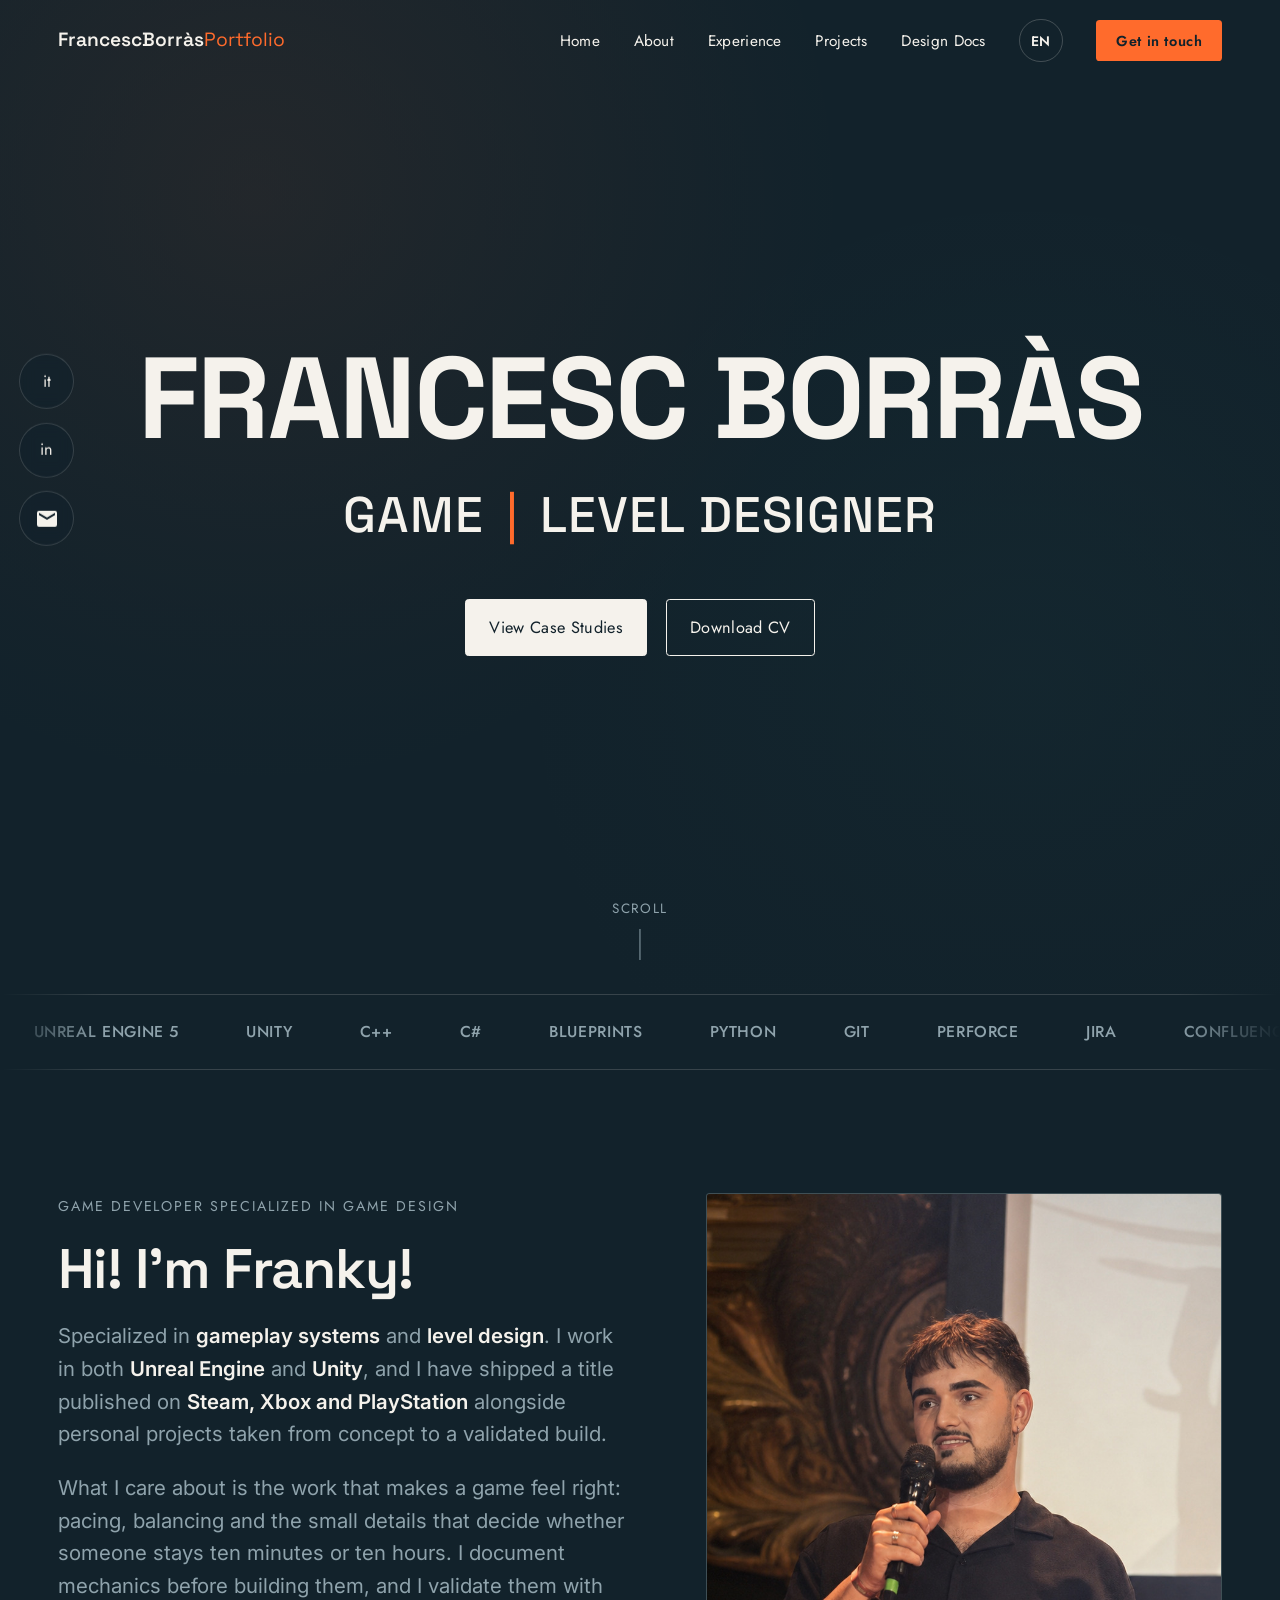
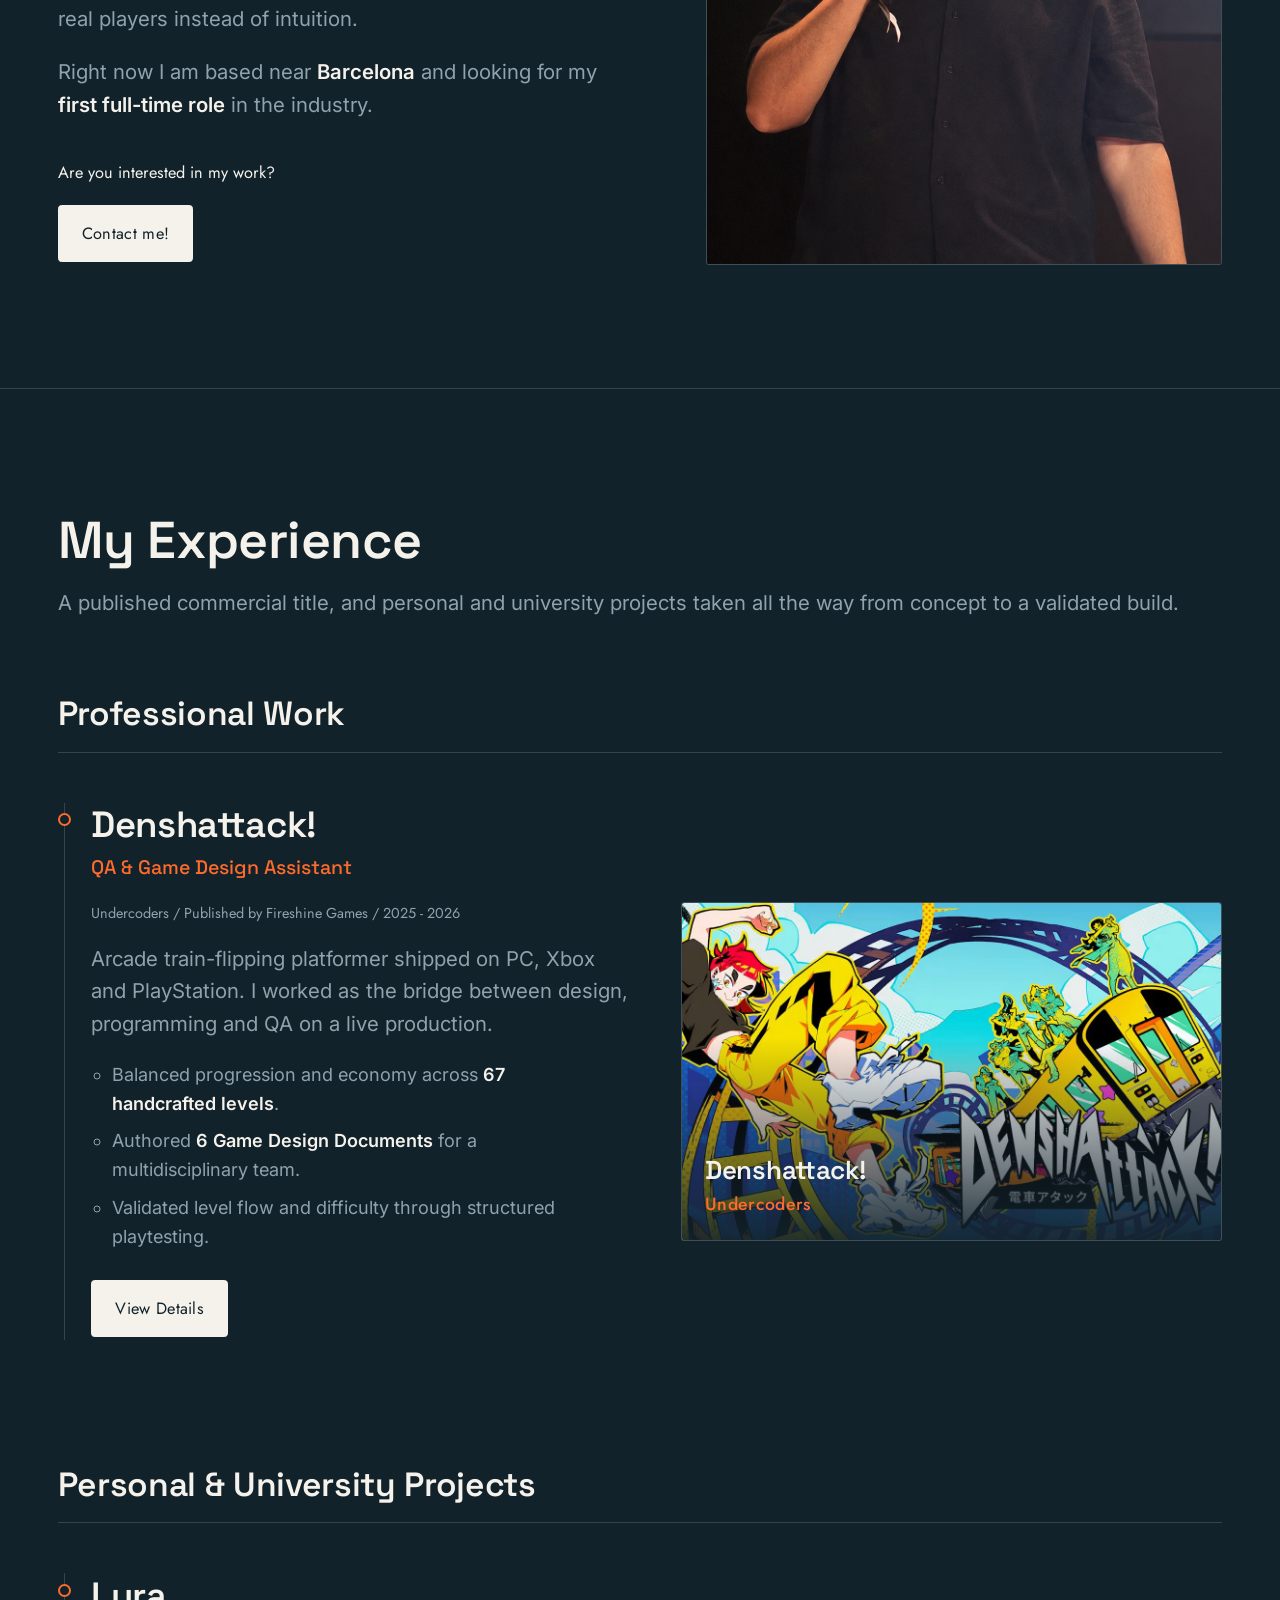
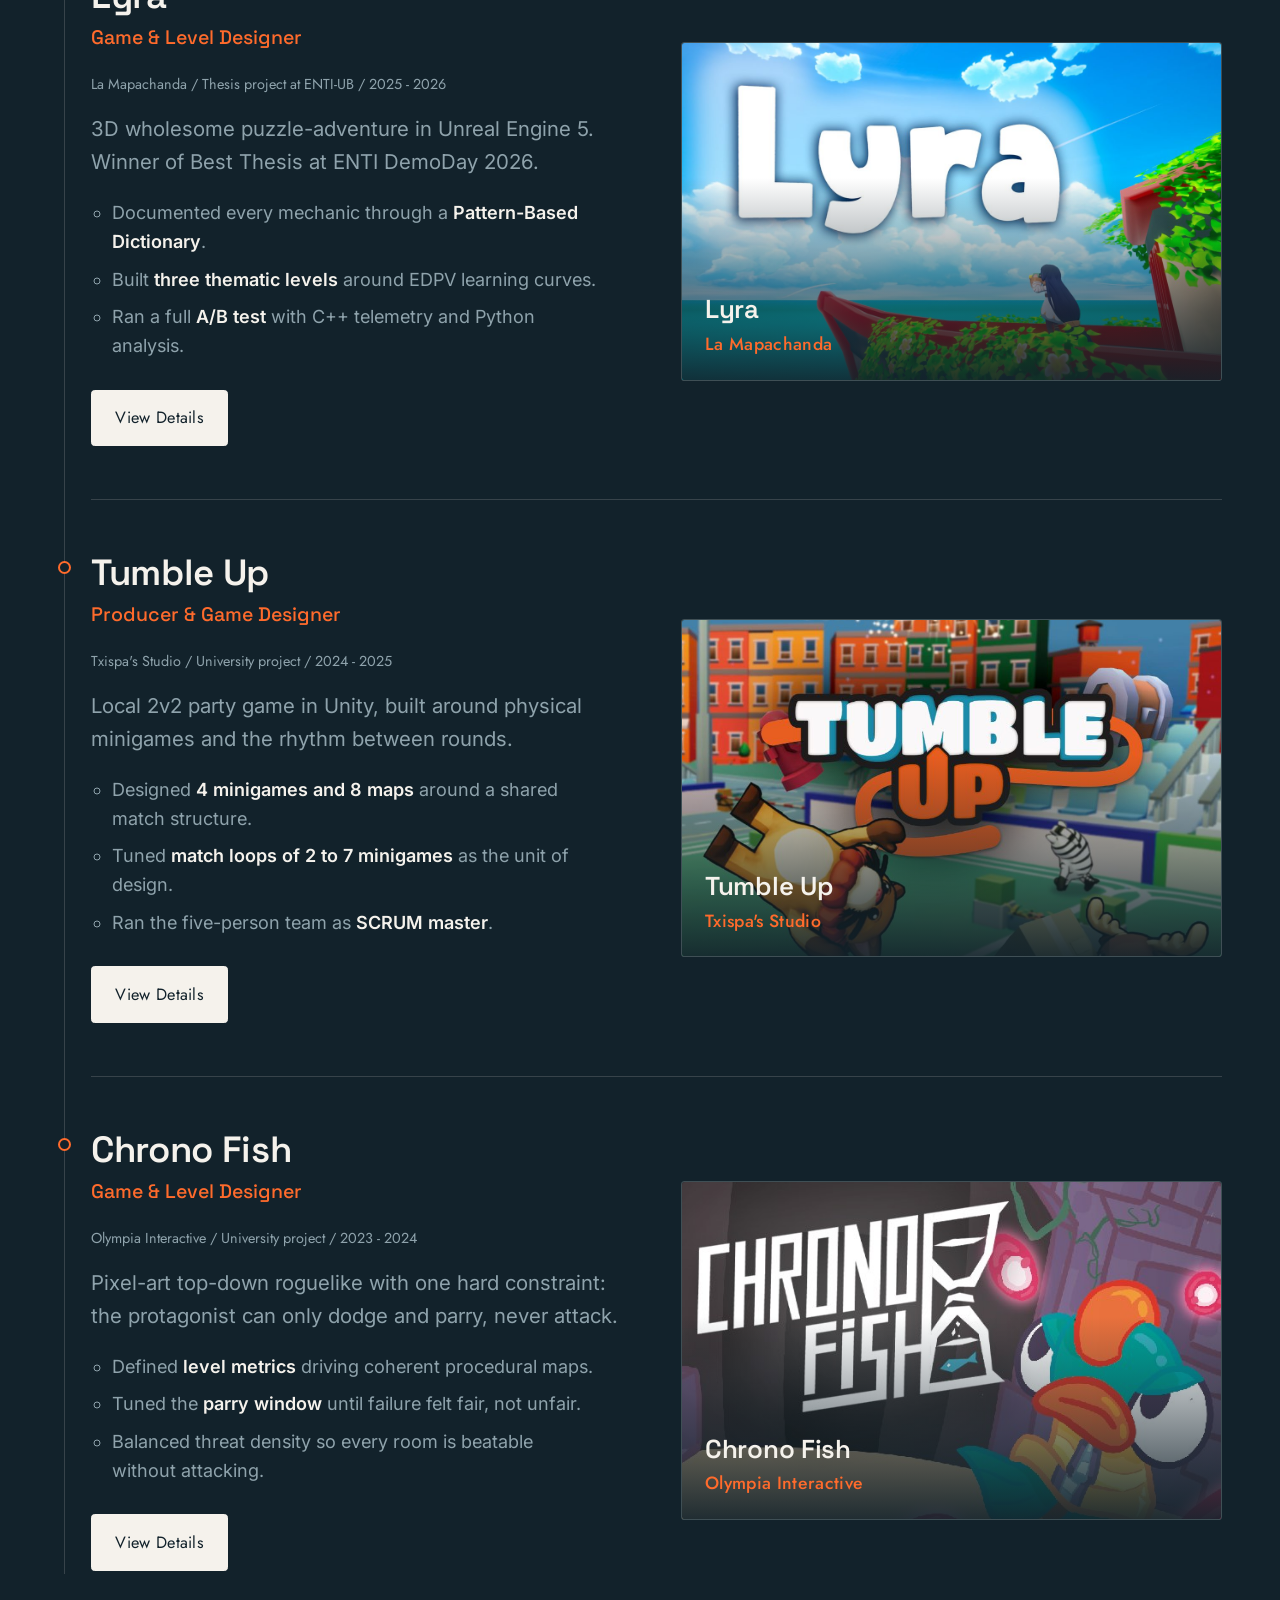
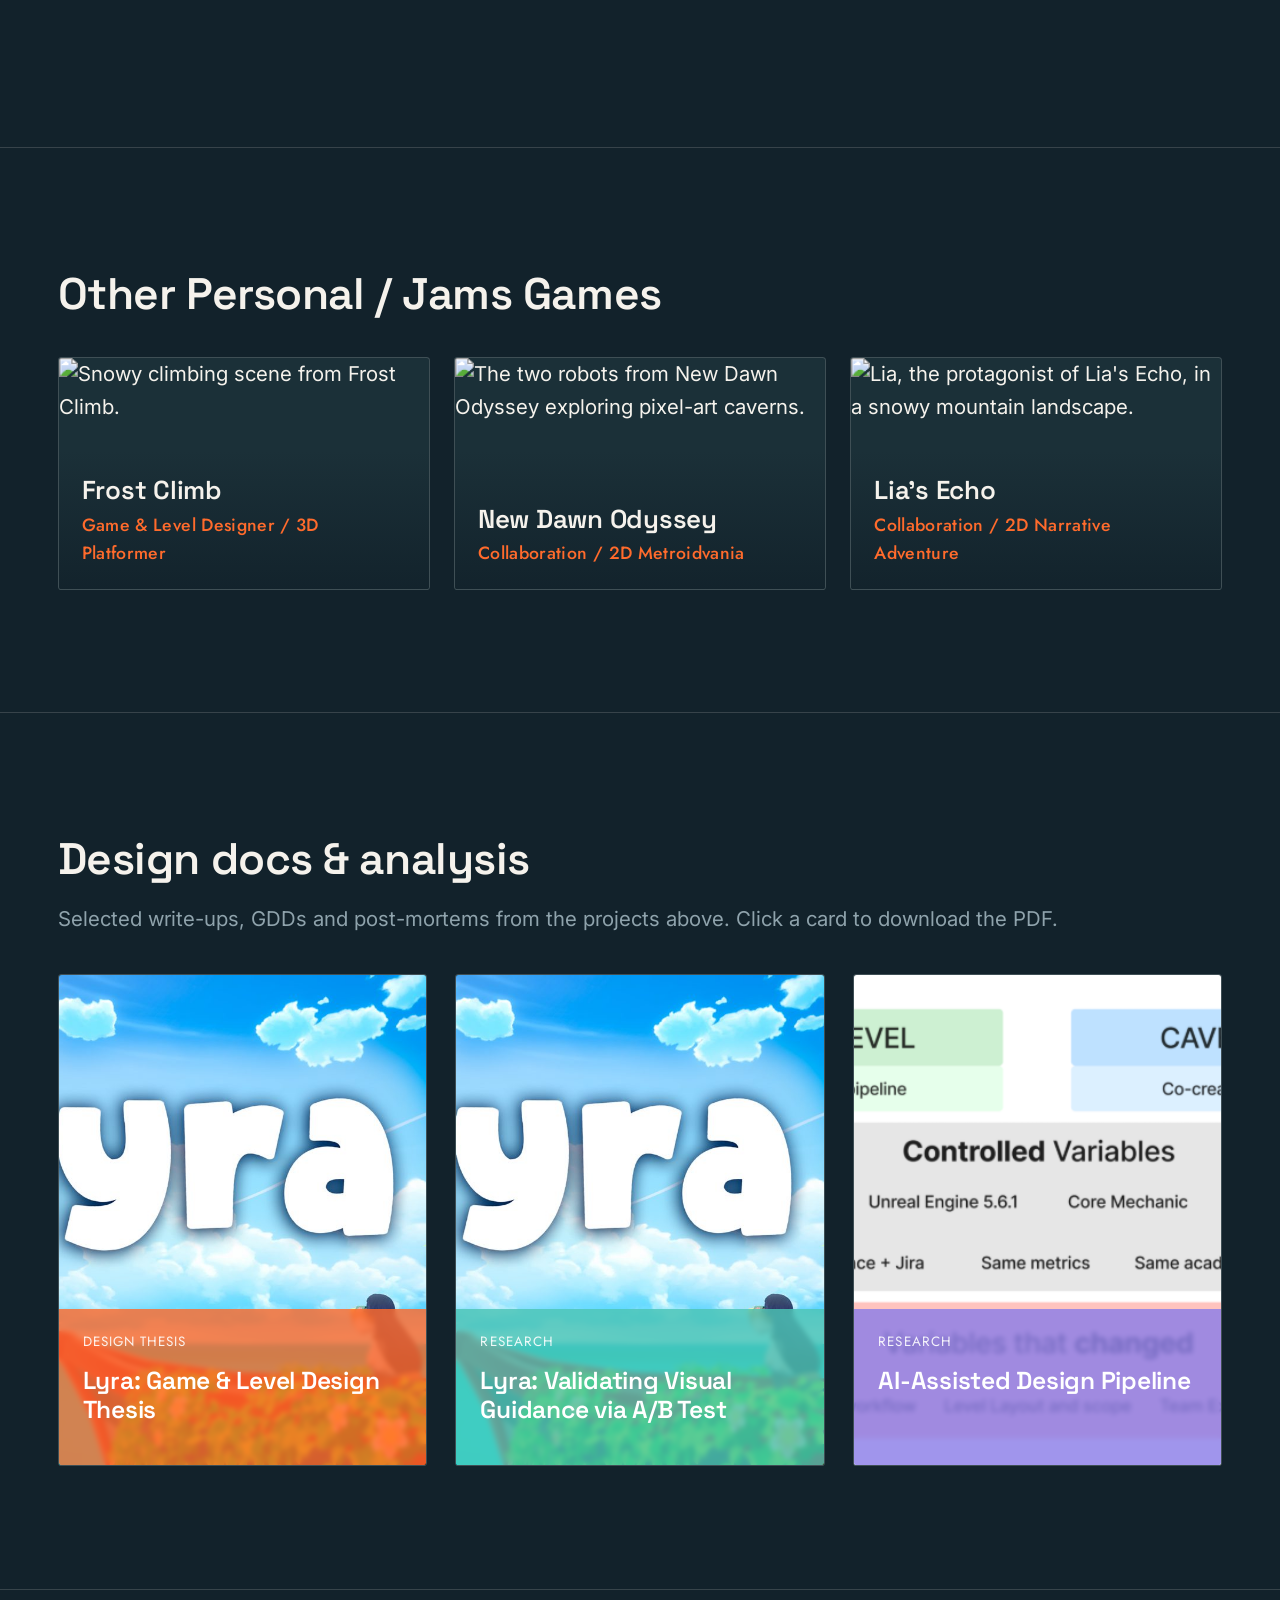
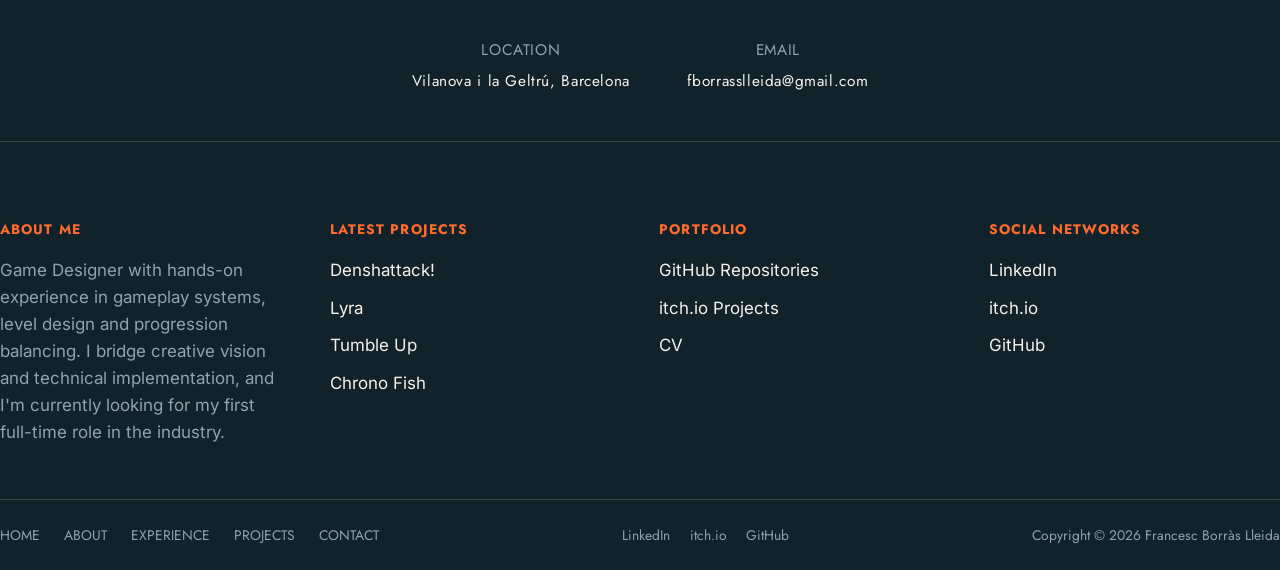
==== commit 69dfb98c: "changes pre chatGPT" ====
--- a/index.html
+++ b/index.html
@@ -23,7 +23,7 @@
 <link rel="preconnect" href="https://fonts.googleapis.com">
 <link rel="preconnect" href="https://fonts.gstatic.com" crossorigin>
 <link href="https://fonts.googleapis.com/css2?family=Space+Grotesk:wght@500;600;700&family=Inter:wght@400;500;600&family=Jost:wght@400;500;600&display=swap" rel="stylesheet">
-<link rel="stylesheet" href="css/style.css?v=19">
+<link rel="stylesheet" href="css/style.css?v=23">
 
 <script type="application/ld+json">
 {
--- a/css/style.css
+++ b/css/style.css
@@ -59,7 +59,7 @@
 }
 
 html {
-    zoom: 1.25;
+    zoom: 1.20;
 }
 
 body {
@@ -2240,3 +2240,260 @@
   .ph-shot-btn:hover img,
   .tg-shot:hover img { transform: none; }
 }
+
+/* Language note under the thesis download button on the AI pipeline page */
+.doc-lang-note {
+  font-family: var(--font-mono);
+  font-size: 0.8rem;
+  color: var(--surface-soft);
+  margin: 0.85rem 0 0;
+  letter-spacing: 0.02em;
+}
+
+/* Label preceding the tool chips on each AI pipeline phase */
+.tools-label {
+  font-family: var(--font-mono);
+  font-size: 0.72rem;
+  letter-spacing: 0.04em;
+  color: var(--surface-soft);
+  margin-right: 0.15rem;
+  align-self: center;
+  white-space: nowrap;
+}
+
+/* ===============================================
+   Traditional Pipeline - Interactive flip cards
+   =============================================== */
+.trad-pipeline {
+  margin-top: 2.5rem;
+  padding: 2.5rem 1.5rem 2rem;
+  background: var(--surface-alt);
+  border: 1px solid var(--surface-line);
+  border-radius: var(--radius);
+  position: relative;
+}
+
+.trad-hint {
+  font-family: var(--font-mono);
+  font-size: 0.72rem;
+  letter-spacing: 0.08em;
+  text-transform: uppercase;
+  color: var(--surface-soft);
+  text-align: center;
+  margin: 0 0 2rem;
+  opacity: 0.75;
+}
+
+.trad-cards {
+  list-style: none;
+  padding: 0;
+  margin: 0;
+  display: flex;
+  flex-wrap: wrap;
+  align-items: stretch;
+  justify-content: center;
+  gap: 0.6rem;
+}
+
+/* Arrows between cards */
+.trad-arrow {
+  display: flex;
+  align-items: center;
+  justify-content: center;
+  color: var(--pine-soft);
+  opacity: 0.55;
+  flex: 0 0 auto;
+  padding: 0 0.15rem;
+}
+.trad-arrow svg { width: 22px; height: 22px; display: block; }
+
+/* Each phase card - 3D flip container */
+.trad-card {
+  flex: 1 1 160px;
+  min-width: 150px;
+  max-width: 200px;
+  aspect-ratio: 3/4;
+  perspective: 1000px;
+  cursor: pointer;
+  outline: none;
+  animation: trad-in 0.5s cubic-bezier(0.16, 1, 0.3, 1) both;
+  animation-delay: calc(var(--i, 0) * 90ms);
+}
+@keyframes trad-in {
+  from { opacity: 0; transform: translateY(12px); }
+  to   { opacity: 1; transform: translateY(0); }
+}
+
+.trad-inner {
+  position: relative;
+  width: 100%;
+  height: 100%;
+  transform-style: preserve-3d;
+  transition: transform 0.6s cubic-bezier(0.4, 0, 0.2, 1);
+}
+.trad-card:hover .trad-inner,
+.trad-card:focus-visible .trad-inner,
+.trad-card.is-flipped .trad-inner {
+  transform: rotateY(180deg);
+}
+
+.trad-front,
+.trad-back {
+  position: absolute;
+  inset: 0;
+  backface-visibility: hidden;
+  -webkit-backface-visibility: hidden;
+  border-radius: 14px;
+  padding: 1.2rem 0.8rem;
+  display: flex;
+  flex-direction: column;
+  align-items: center;
+  justify-content: center;
+  text-align: center;
+  border: 1px solid var(--surface-line);
+  transition: border-color 0.25s ease, box-shadow 0.25s ease;
+}
+
+.trad-front {
+  background: linear-gradient(160deg, rgba(var(--paper-rgb), 0.04) 0%, rgba(var(--paper-rgb), 0.02) 100%), var(--surface-bg);
+  color: var(--surface-text);
+}
+.trad-card:hover .trad-front,
+.trad-card:focus-visible .trad-front {
+  border-color: var(--pine-soft);
+  box-shadow: 0 10px 30px rgba(0, 0, 0, 0.28);
+}
+.trad-num {
+  font-family: var(--font-mono);
+  font-size: 0.72rem;
+  color: var(--pine-soft);
+  letter-spacing: 0.12em;
+  margin-bottom: 0.6rem;
+}
+.trad-icon {
+  width: 44px;
+  height: 44px;
+  color: var(--pine-soft);
+  margin-bottom: 0.8rem;
+  display: flex;
+  align-items: center;
+  justify-content: center;
+}
+.trad-icon svg { width: 100%; height: 100%; }
+.trad-front h4 {
+  font-family: var(--font-display);
+  font-size: 0.95rem;
+  line-height: 1.2;
+  margin: 0;
+  color: var(--surface-text);
+}
+
+.trad-back {
+  transform: rotateY(180deg);
+  background: var(--pine-soft);
+  color: var(--dark);
+  padding: 1rem 0.85rem;
+  justify-content: flex-start;
+}
+.trad-back h5 {
+  font-family: var(--font-display);
+  font-size: 0.82rem;
+  margin: 0.3rem 0 0.7rem;
+  color: var(--dark);
+  border-bottom: 1px solid rgba(0, 0, 0, 0.2);
+  padding-bottom: 0.5rem;
+  width: 100%;
+  text-align: center;
+}
+.trad-back ul {
+  list-style: none;
+  padding: 0;
+  margin: 0;
+  font-family: var(--font-body);
+  font-size: 0.78rem;
+  line-height: 1.4;
+  color: var(--dark);
+  text-align: left;
+  width: 100%;
+}
+.trad-back li {
+  padding: 0.28rem 0;
+  border-bottom: 1px solid rgba(0, 0, 0, 0.08);
+  position: relative;
+  padding-left: 0.9rem;
+}
+.trad-back li:last-child { border-bottom: none; }
+.trad-back li::before {
+  content: "•";
+  position: absolute;
+  left: 0.15rem;
+  top: 0.28rem;
+  color: var(--dark);
+  opacity: 0.65;
+}
+
+.trad-caption {
+  text-align: center;
+  font-family: var(--font-mono);
+  font-size: 0.75rem;
+  color: var(--surface-soft);
+  letter-spacing: 0.04em;
+  margin: 1.8rem 0 0.3rem;
+}
+.trad-loops-note {
+  text-align: center;
+  font-size: 0.85rem;
+  color: var(--surface-soft);
+  margin: 0.2rem auto 0;
+  max-width: 60ch;
+  line-height: 1.5;
+}
+
+/* Mobile: cards wrap to 2-3 columns; arrows hide */
+@media (max-width: 720px) {
+  .trad-arrow { display: none; }
+  .trad-cards { gap: 0.75rem; }
+  .trad-card { flex: 1 1 45%; max-width: none; }
+}
+@media (prefers-reduced-motion: reduce) {
+  .trad-inner { transition: none; }
+  .trad-card { animation: none; }
+}
+
+/* Self-loops on top of cards 02 and 03 */
+.trad-card.has-loop { position: relative; overflow: visible; }
+.trad-selfloop {
+  position: absolute;
+  top: -46px;
+  left: 8%;
+  right: 8%;
+  height: 40px;
+  pointer-events: none;
+  color: var(--pine-soft);
+  opacity: 0.85;
+  display: flex;
+  flex-direction: column;
+  align-items: center;
+}
+.trad-selfloop .loop-label {
+  font-family: var(--font-mono);
+  font-size: 0.66rem;
+  letter-spacing: 0.06em;
+  color: var(--pine-soft);
+  margin-bottom: 1px;
+  white-space: nowrap;
+}
+.trad-selfloop svg {
+  width: 100%;
+  height: 26px;
+  display: block;
+}
+
+/* Give the pipeline extra top padding so the loops don't get cropped */
+.trad-pipeline { padding-top: 3.5rem; }
+
+@media (max-width: 720px) {
+  /* On mobile the cards stack, so hide the visual loops - keep only the note */
+  .trad-selfloop { display: none; }
+  .trad-pipeline { padding-top: 2rem; }
+}
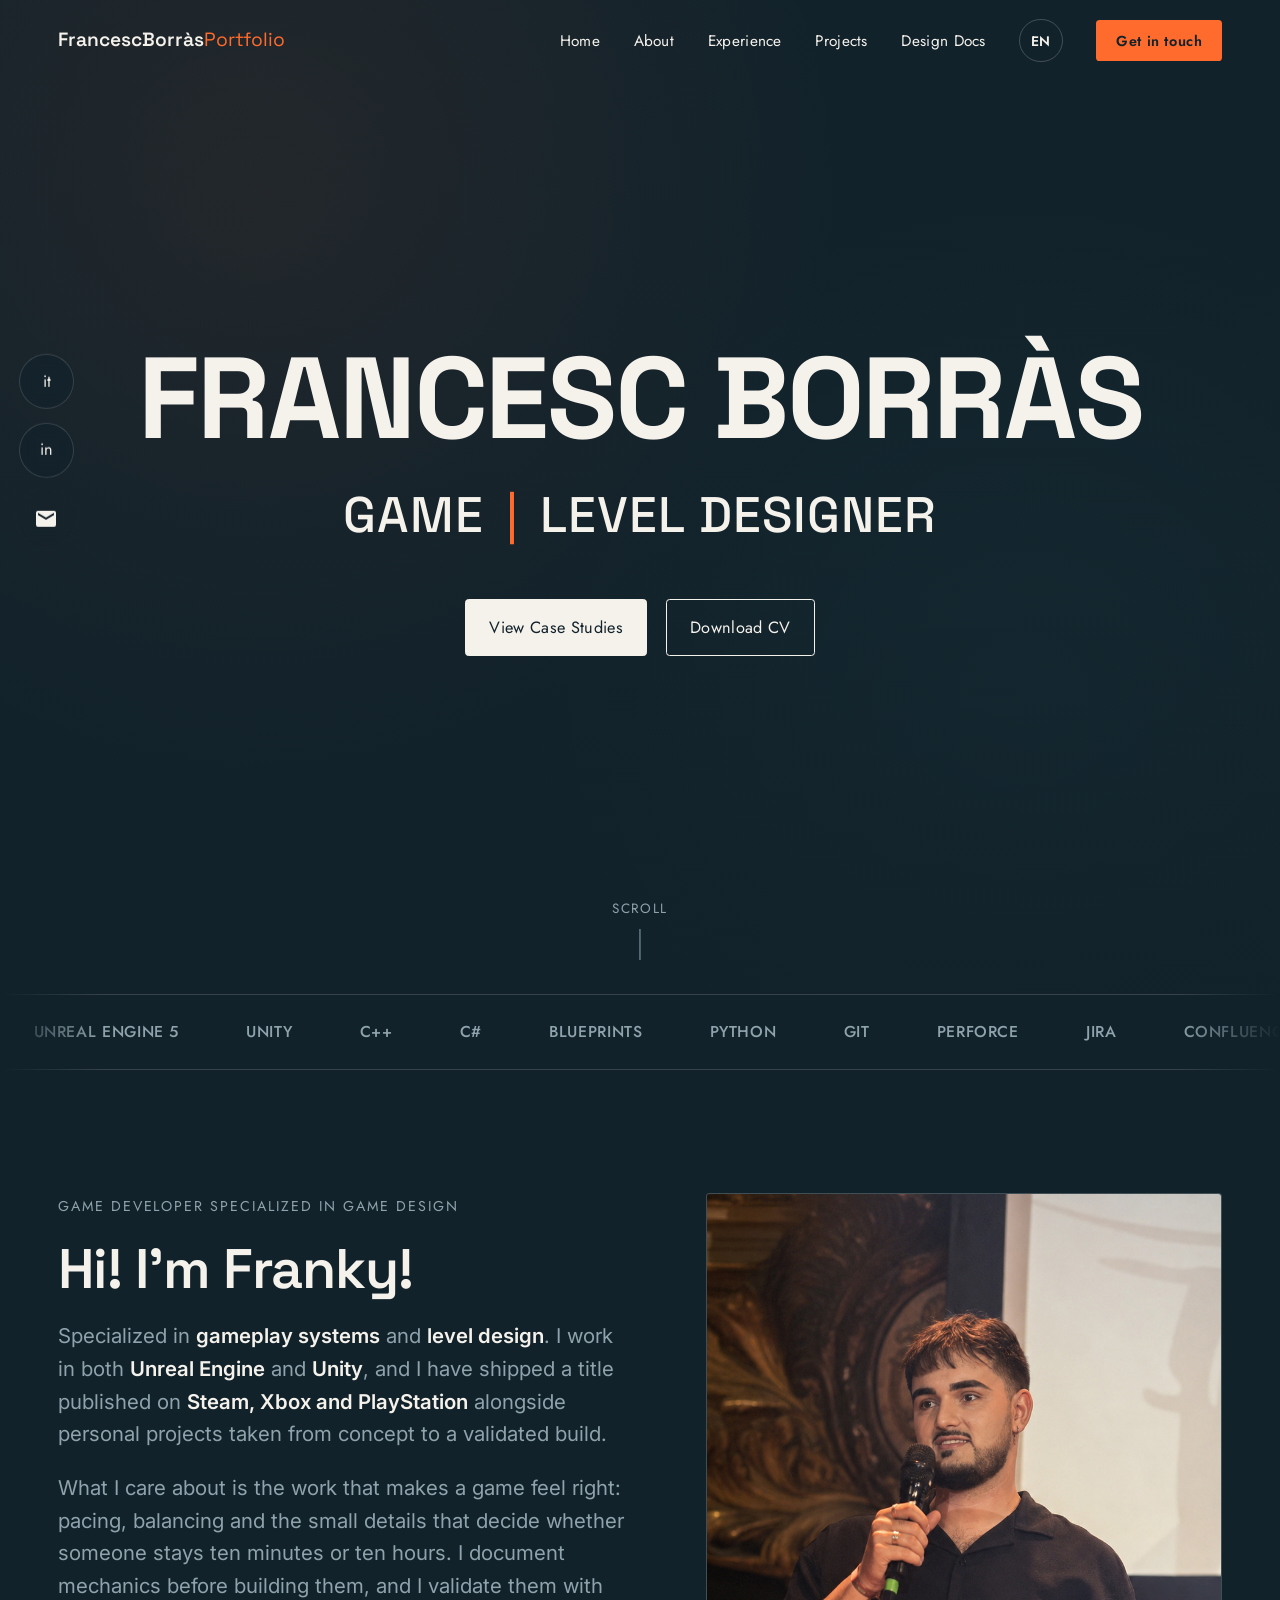
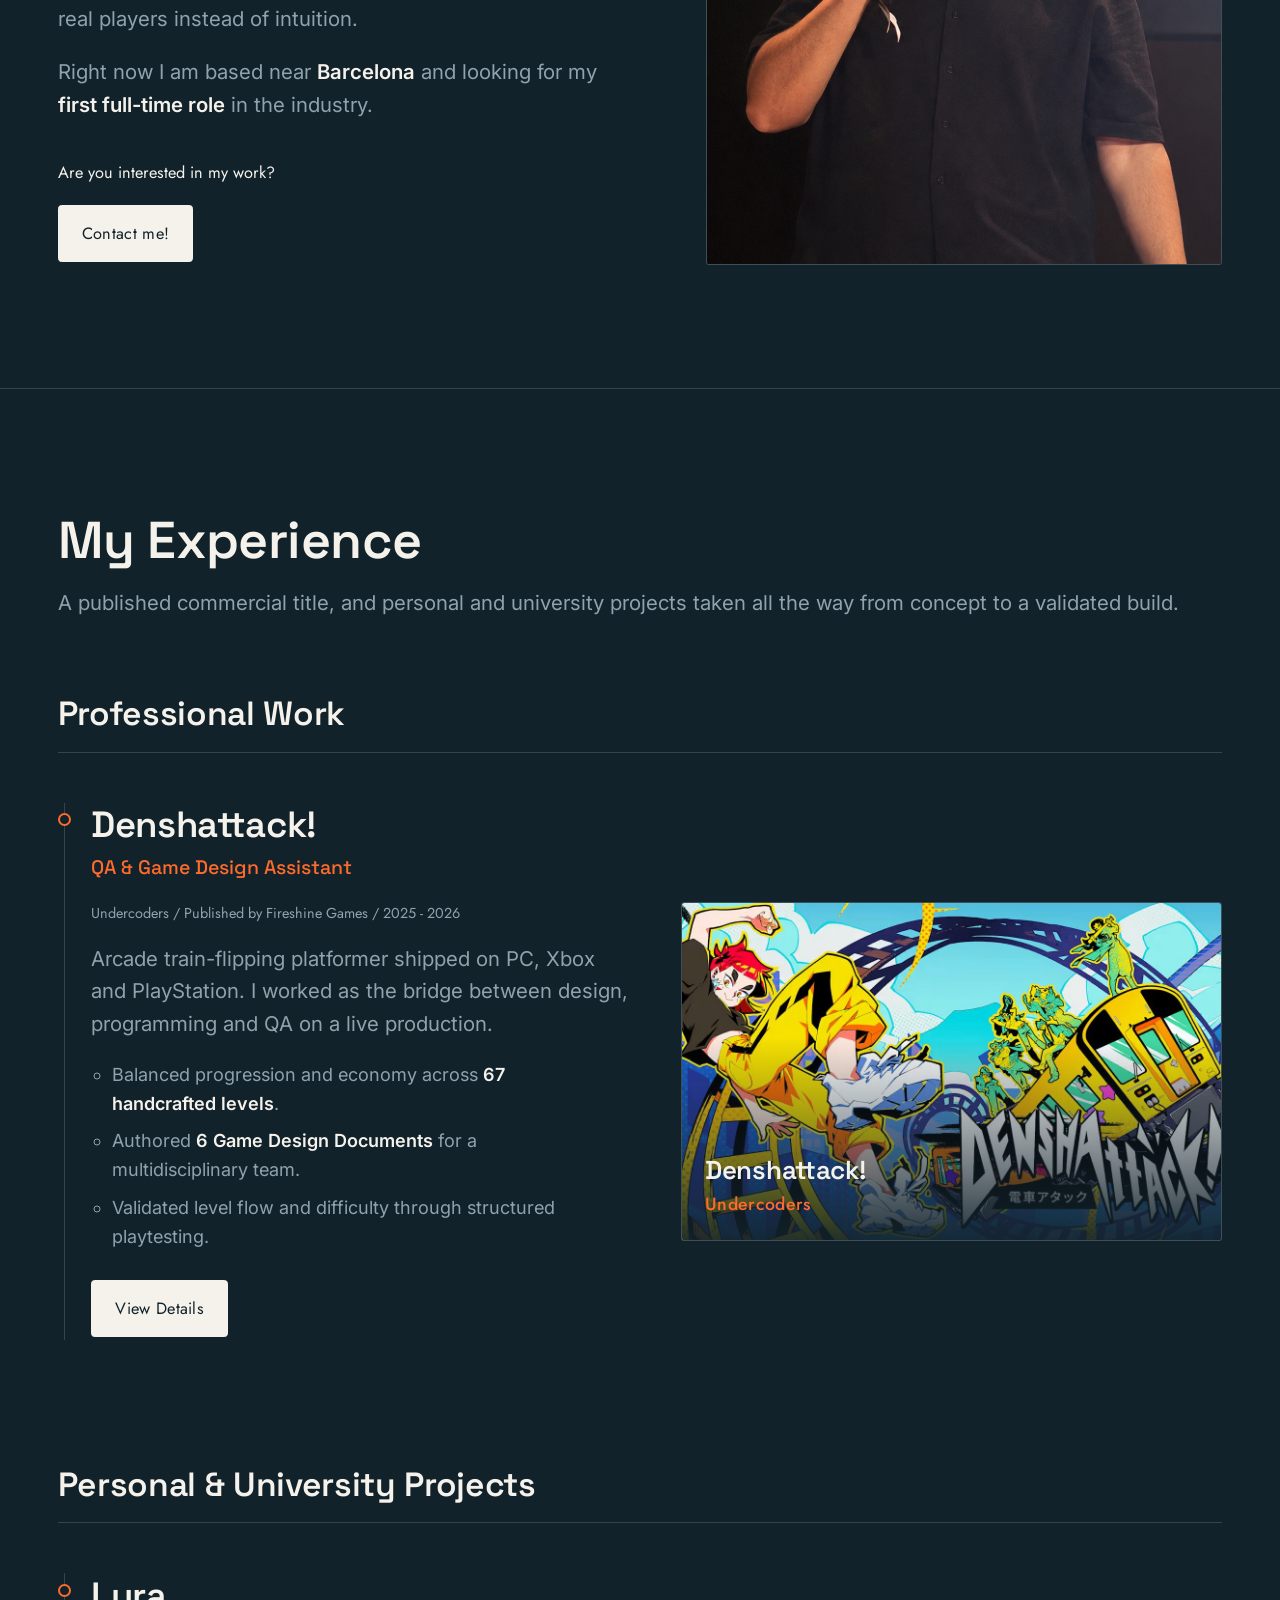
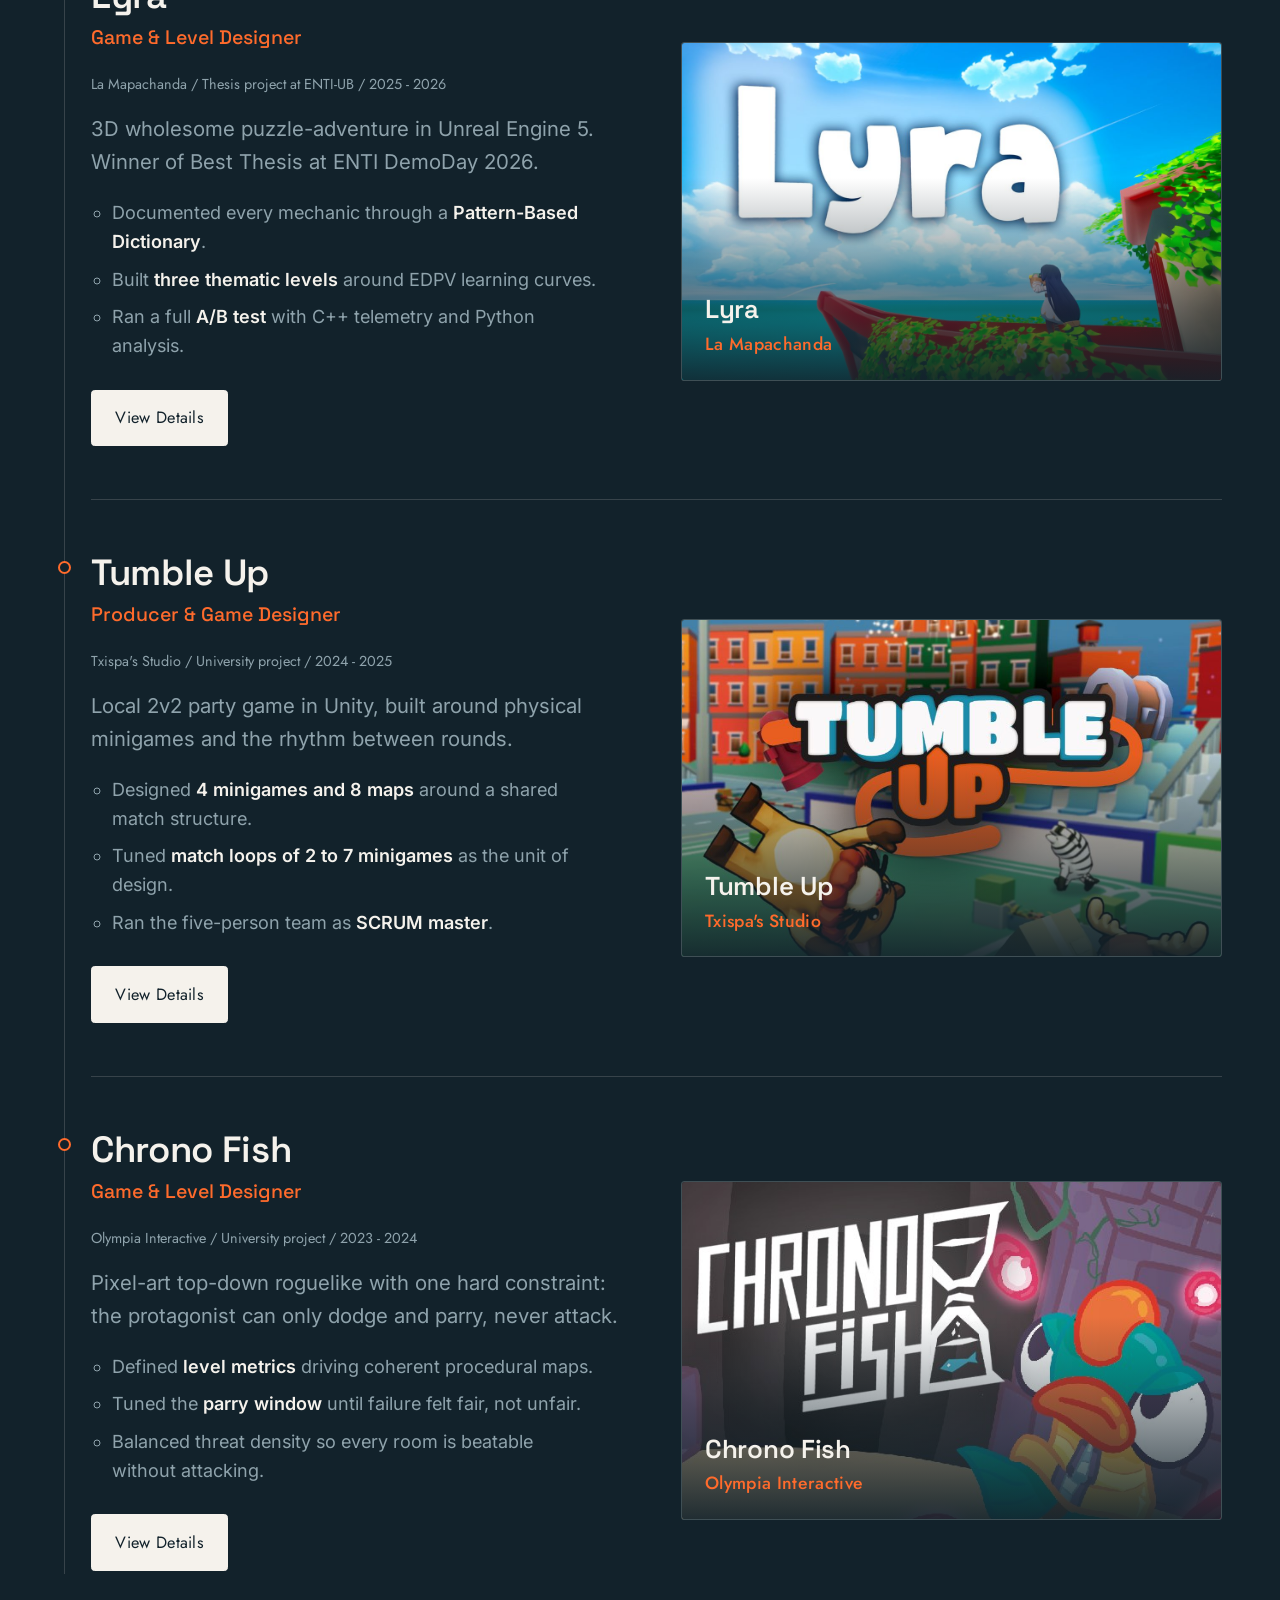
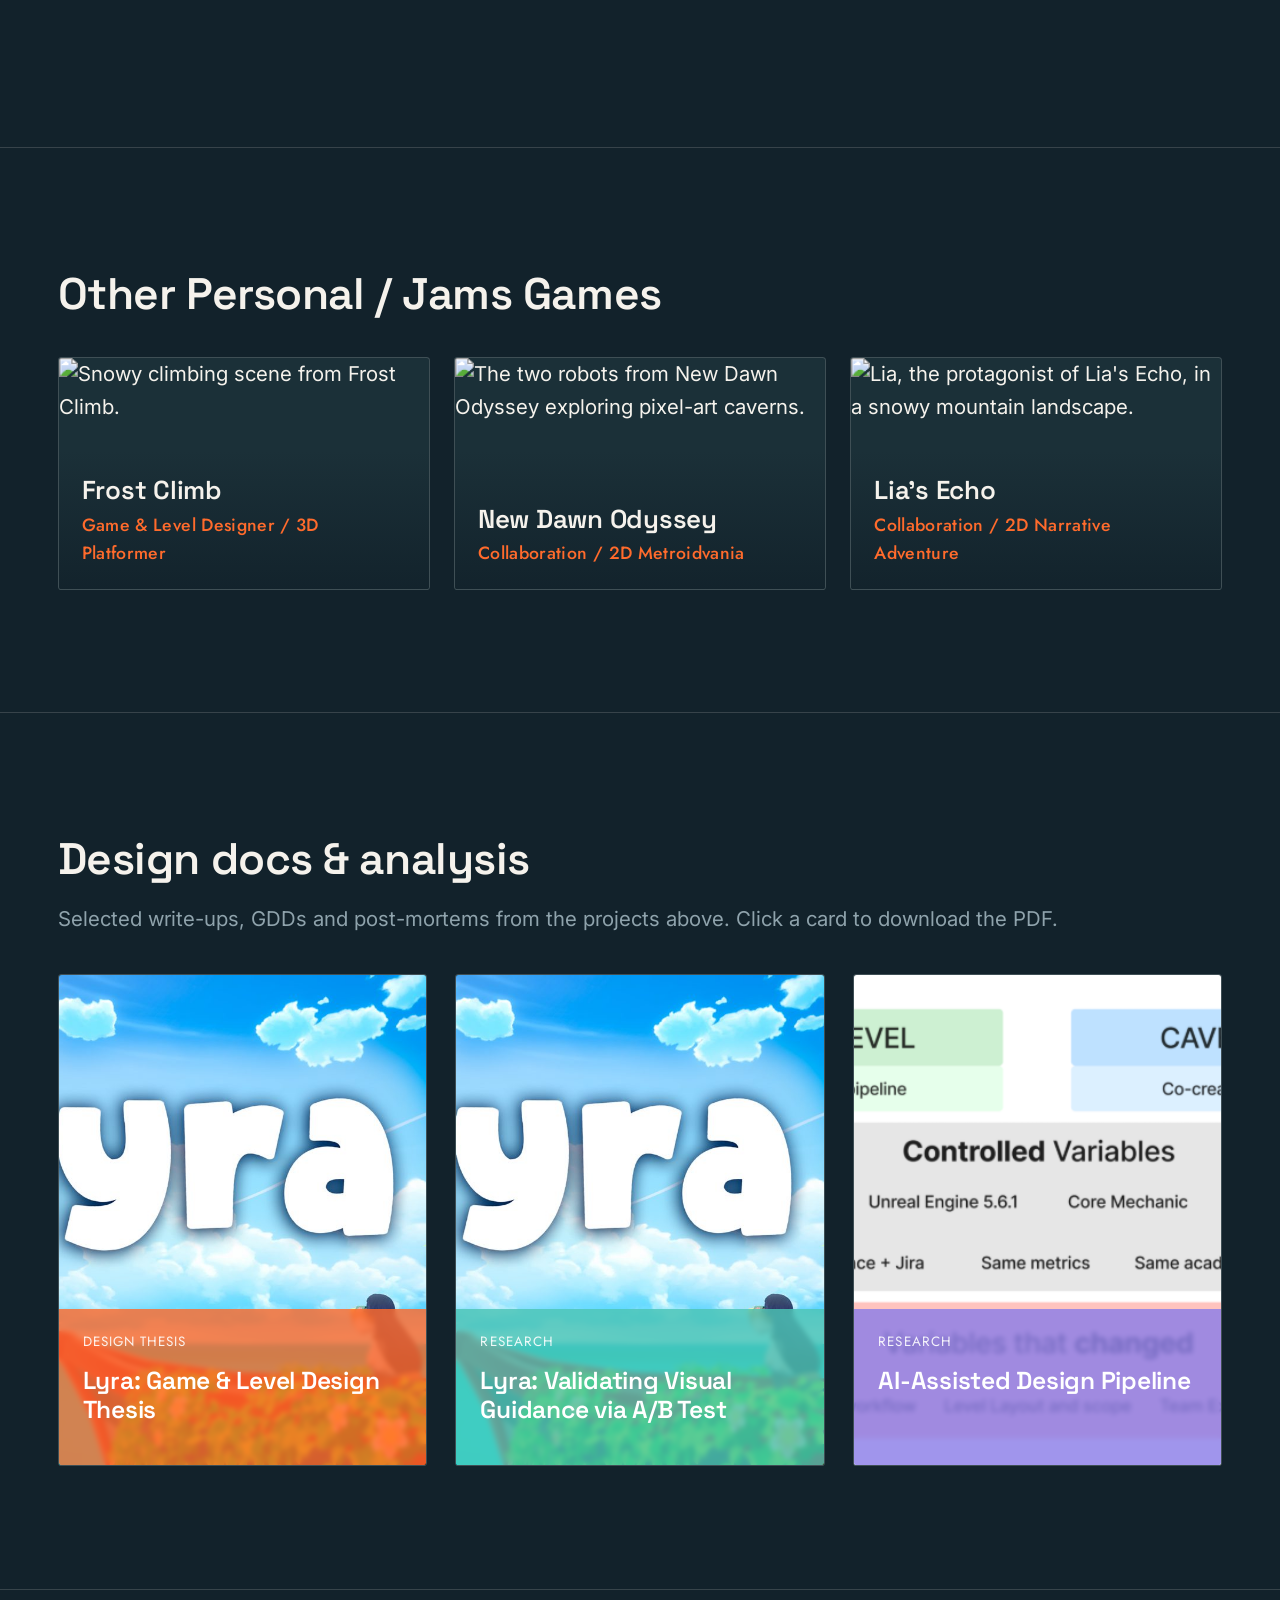
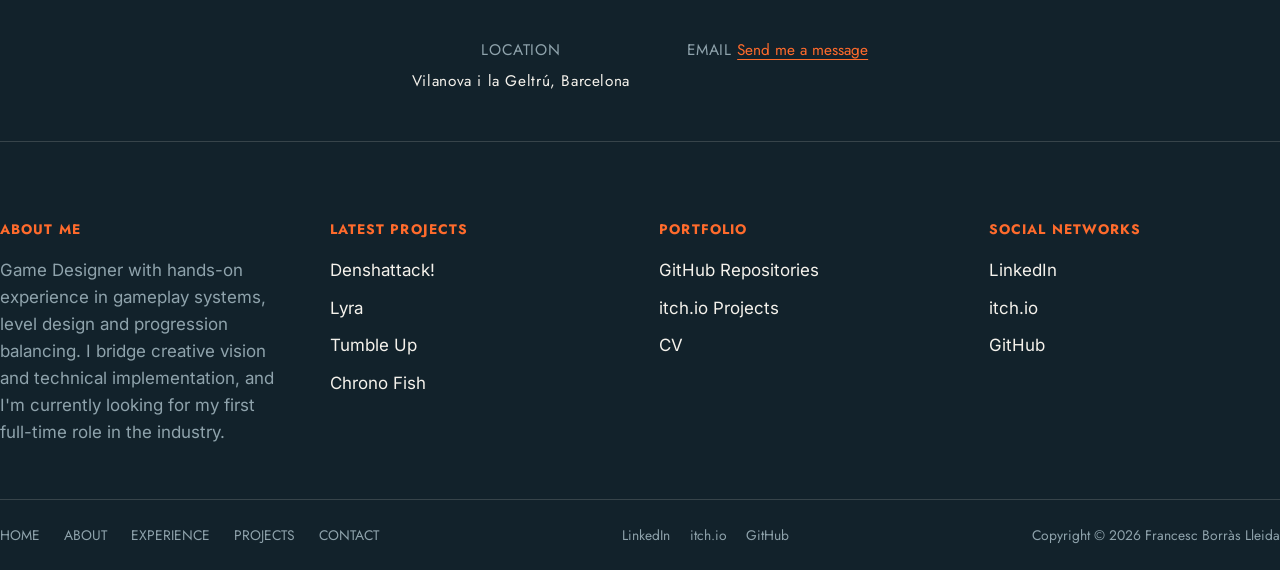
==== commit 6f127452: "New forms" ====
--- a/index.html
+++ b/index.html
@@ -23,7 +23,7 @@
 <link rel="preconnect" href="https://fonts.googleapis.com">
 <link rel="preconnect" href="https://fonts.gstatic.com" crossorigin>
 <link href="https://fonts.googleapis.com/css2?family=Space+Grotesk:wght@500;600;700&family=Inter:wght@400;500;600&family=Jost:wght@400;500;600&display=swap" rel="stylesheet">
-<link rel="stylesheet" href="css/style.css?v=23">
+<link rel="stylesheet" href="css/style.css?v=36">
 
 <script type="application/ld+json">
 {
@@ -86,7 +86,7 @@
     <span class="rail-label" data-i18n="common.rail_linkedin">Let's connect!</span>
     <span class="sr-only">LinkedIn</span>
   </a>
-  <a class="rail-item" href="mailto:fborrasslleida@gmail.com">
+  <button type="button" class="rail-item js-contact" aria-haspopup="dialog">
     <span class="rail-icon">
       <svg viewBox="0 0 24 24" aria-hidden="true" focusable="false">
         <path fill="currentColor" d="M20 4H4a2 2 0 0 0-2 2v12a2 2 0 0 0 2 2h16a2 2 0 0 0 2-2V6a2 2 0 0 0-2-2Zm0 4.24-8 4.76-8-4.76V6l8 4.76L20 6Z"/>
@@ -94,7 +94,7 @@
     </span>
     <span class="rail-label" data-i18n="common.rail_email">Let's talk!</span>
     <span class="sr-only">Email</span>
-  </a>
+  </button>
 </aside>
 
 <main id="top">
@@ -172,7 +172,7 @@
         <p data-i18n="home.about_p3">Right now I am based near <strong>Barcelona</strong> and looking for my <strong>first full-time role</strong> in the industry.</p>
 
         <p class="about-question" data-i18n="home.about_question">Are you interested in my work?</p>
-        <a class="btn btn-solid" href="#contact" data-i18n="home.about_contact">Contact me!</a>
+        <a class="btn btn-solid js-contact" href="#contact" data-i18n="home.about_contact">Contact me!</a>
       </div>
 
       <!-- ABOUT PHOTO
@@ -473,7 +473,7 @@
     </div>
     <div>
       <span data-i18n="common.footer_email">EMAIL</span>
-      <a href="mailto:fborrasslleida@gmail.com">fborrasslleida@gmail.com</a>
+      <button type="button" class="footer-mail js-contact" data-i18n="common.footer_email_cta" aria-haspopup="dialog">Send me a message</button>
     </div>
   </div>
 
@@ -515,7 +515,7 @@
       <a href="index.html#about" data-i18n="common.foot_about">ABOUT</a>
       <a href="index.html#experience" data-i18n="common.foot_experience">EXPERIENCE</a>
       <a href="index.html#projects" data-i18n="common.foot_projects">PROJECTS</a>
-      <a href="index.html#contact" data-i18n="common.foot_contact">CONTACT</a>
+      <a href="#contact" class="js-contact" data-i18n="common.foot_contact">CONTACT</a>
     </div>
     <div class="socials">
       <a href="https://www.linkedin.com/in/francesc-borras-lleida-88ab5a254/" target="_blank" rel="noopener">LinkedIn</a>
--- a/css/style.css
+++ b/css/style.css
@@ -2460,40 +2460,852 @@
   .trad-card { animation: none; }
 }
 
-/* Self-loops on top of cards 02 and 03 */
-.trad-card.has-loop { position: relative; overflow: visible; }
-.trad-selfloop {
-  position: absolute;
-  top: -46px;
-  left: 8%;
-  right: 8%;
-  height: 40px;
-  pointer-events: none;
+
+
+/* ==========================================================
+   CONCLUSIONS EXPERIENCE (AI pipeline page) - prefix .cc-
+   ========================================================== */
+
+.cc-h3 {
+  font-family: var(--font-display);
+  font-size: clamp(1.5rem, 3vw, 2rem);
+  margin: 0.4rem 0 1.2rem;
+  max-width: 26ch;
+}
+
+/* --- Scroll reveal base --- */
+.cc-reveal { opacity: 0; transform: translateY(18px); transition: opacity .7s cubic-bezier(.16,1,.3,1), transform .7s cubic-bezier(.16,1,.3,1); }
+.cc-reveal.is-in { opacity: 1; transform: none; }
+
+/* ---------- 1. OPENING ---------- */
+.cc-opening { padding-bottom: 1rem; }
+.cc-question {
+  font-family: var(--font-display);
+  font-size: clamp(1.9rem, 4.6vw, 3.2rem);
+  line-height: 1.1;
+  max-width: 20ch;
+  margin: .5rem 0 1.6rem;
+}
+.cc-answer { font-size: clamp(1.05rem, 1.7vw, 1.25rem); line-height: 1.6; max-width: 56ch; color: var(--surface-text); margin: 0 0 .9rem; }
+.cc-answer strong { color: var(--pine-soft); font-weight: 600; }
+.cc-answer-sub { color: var(--surface-soft); max-width: 60ch; line-height: 1.6; margin: 0; }
+.cc-scroll-cue { margin-top: 2.5rem; height: 42px; width: 1px; background: var(--surface-line); position: relative; overflow: hidden; }
+.cc-scroll-cue span { position: absolute; inset: 0; background: var(--pine-soft); animation: cc-cue 2.2s ease-in-out infinite; }
+@keyframes cc-cue { 0% { transform: translateY(-100%); } 60%,100% { transform: translateY(100%); } }
+
+/* ---------- 2. NUMBERS ---------- */
+.cc-metrics {
+  display: grid; gap: 1rem; margin-top: 2rem;
+  grid-template-columns: repeat(auto-fit, minmax(190px, 1fr));
+}
+.cc-metric {
+  padding: 1.6rem 1.3rem;
+  border: 1px solid var(--surface-line);
+  border-radius: var(--radius);
+  background: var(--surface-alt);
+  border-top: 2px solid var(--pine-soft);
+}
+.cc-metric-num {
+  display: block;
+  font-family: var(--font-display);
+  font-size: clamp(1.6rem, 3.2vw, 2.3rem);
+  font-weight: 700;
   color: var(--pine-soft);
-  opacity: 0.85;
-  display: flex;
-  flex-direction: column;
-  align-items: center;
-}
-.trad-selfloop .loop-label {
-  font-family: var(--font-mono);
-  font-size: 0.66rem;
-  letter-spacing: 0.06em;
+  line-height: 1.05;
+  font-variant-numeric: tabular-nums;
+}
+.cc-metric-text .cc-metric-num { font-size: clamp(1.1rem, 2vw, 1.4rem); line-height: 1.25; }
+.cc-metric-label {
+  display: block; margin-top: .6rem;
+  font-family: var(--font-mono); font-size: .74rem;
+  letter-spacing: .04em; color: var(--surface-soft);
+}
+.cc-numbers-foot { margin-top: 1.4rem; color: var(--surface-soft); font-size: .92rem; max-width: 62ch; }
+
+/* ---------- 3. THE CATCH ---------- */
+.cc-catch { padding-top: 1rem; }
+.cc-catch-hook {
+  font-family: var(--font-display);
+  font-size: clamp(1.4rem, 3vw, 2rem);
+  color: var(--surface-text); margin: 0 0 1rem;
+}
+.cc-catch-body { max-width: 62ch; color: var(--surface-soft); line-height: 1.65; margin: 0 0 2.2rem; }
+.cc-catch-body strong { color: var(--surface-text); }
+
+
+
+/* ---------- 4. CARDS ---------- */
+.cc-cards { display: grid; gap: 1.2rem; margin-top: 2rem; }
+@media (min-width: 980px) { .cc-cards { grid-template-columns: repeat(3, 1fr); } }
+.cc-card {
+  padding: 1.8rem 1.5rem; border: 1px solid var(--surface-line);
+  border-radius: var(--radius); background: var(--surface-alt);
+  transition: transform .3s ease, border-color .3s ease, box-shadow .3s ease;
+  outline: none; display: flex; flex-direction: column;
+}
+.cc-card:hover, .cc-card:focus-visible { transform: translateY(-5px); border-color: var(--pine-soft); box-shadow: 0 14px 34px rgba(0,0,0,.26); }
+.cc-card-num { font-family: var(--font-mono); font-size: .72rem; letter-spacing: .12em; color: var(--pine-soft); border: 1px solid var(--pine-soft); border-radius: 999px; padding: .25rem .6rem; align-self: flex-start; }
+.cc-card h4 { font-family: var(--font-display); font-size: 1.12rem; line-height: 1.3; margin: 1rem 0 .7rem; color: var(--surface-text); }
+.cc-card p { color: var(--surface-soft); font-size: .93rem; line-height: 1.6; margin: 0; }
+.cc-card p strong { color: var(--surface-text); }
+.cc-card blockquote {
+  margin: 1.1rem 0 0; padding: .8rem 0 .8rem 1rem;
+  border-left: 2px solid var(--pine-soft);
+  font-family: var(--font-display); font-size: .95rem; line-height: 1.4; color: var(--surface-text);
+}
+.cc-card-viz { margin-top: 1.2rem; padding-top: 1.1rem; border-top: 1px solid var(--surface-line); }
+.cc-viz-note { display: block; margin-top: .7rem; font-family: var(--font-mono); font-size: .68rem; color: var(--surface-soft); line-height: 1.4; }
+
+/* viz: seams */
+.cc-seam-row { display: flex; align-items: center; gap: .35rem; }
+.cc-seam-block { flex: 1 1 auto; text-align: center; font-family: var(--font-mono); font-size: .68rem; letter-spacing: .05em; color: var(--surface-soft); border: 1px solid var(--surface-line); border-radius: 6px; padding: .45rem .2rem; }
+.cc-seam-gap { flex: 0 0 26px; height: 2px; background: var(--surface-line); position: relative; border-radius: 2px; overflow: hidden; }
+.cc-seam-spark { position: absolute; inset: 0; background: var(--pine-soft); transform: scaleX(0); transform-origin: left; }
+.cc-card:hover .cc-seam-spark, .cc-card:focus-visible .cc-seam-spark { animation: cc-spark 1.1s ease-in-out infinite; }
+@keyframes cc-spark { 0% { transform: scaleX(0); transform-origin: left; } 50% { transform: scaleX(1); transform-origin: left; } 51% { transform: scaleX(1); transform-origin: right; } 100% { transform: scaleX(0); transform-origin: right; } }
+
+/* viz: work shift */
+.cc-shift-lane { display: flex; justify-content: space-between; font-family: var(--font-mono); font-size: .68rem; color: var(--surface-soft); letter-spacing: .05em; margin-bottom: .45rem; }
+.cc-shift-track { position: relative; height: 26px; border: 1px solid var(--surface-line); border-radius: 6px; }
+.cc-shift-block {
+  position: absolute; top: 3px; left: 3px; height: 18px; width: 46%;
+  background: var(--pine-soft); color: var(--dark); border-radius: 4px;
+  font-family: var(--font-mono); font-size: .62rem; letter-spacing: .08em;
+  display: flex; align-items: center; justify-content: center;
+  transition: transform .8s cubic-bezier(.16,1,.3,1);
+}
+.cc-card:hover .cc-shift-block, .cc-card:focus-visible .cc-shift-block { transform: translateX(105%); }
+
+/* viz: timeline */
+.cc-tl-row { display: flex; align-items: center; gap: .3rem; margin-bottom: .5rem; flex-wrap: wrap; }
+.cc-tl-tag { font-family: var(--font-mono); font-size: .62rem; letter-spacing: .08em; color: var(--surface-soft); width: 42px; flex: 0 0 42px; }
+.cc-tl-step { font-family: var(--font-mono); font-size: .62rem; padding: .3rem .45rem; border: 1px solid var(--surface-line); border-radius: 5px; color: var(--surface-soft); position: relative; }
+.cc-tl-step + .cc-tl-step::before { content: "›"; position: absolute; left: -.42rem; color: var(--surface-line); }
+.cc-tl-signal { border-color: var(--pine-soft); color: var(--pine-soft); }
+.cc-tl-ai { background: rgba(var(--accent-rgb), .12); }
+.cc-card:hover .cc-tl-after .cc-tl-ai, .cc-card:focus-visible .cc-tl-after .cc-tl-ai { animation: cc-pulse 1.4s ease-in-out infinite; }
+@keyframes cc-pulse { 0%,100% { box-shadow: 0 0 0 0 rgba(var(--accent-rgb), .45); } 50% { box-shadow: 0 0 0 5px rgba(var(--accent-rgb), 0); } }
+
+/* ---------- 5. REDO ---------- */
+.cc-redo-intro { color: var(--surface-soft); max-width: 62ch; line-height: 1.65; margin: 0 0 2rem; }
+.cc-redo-list { list-style: none; padding: 0; margin: 0; display: grid; gap: 1.4rem; }
+.cc-redo-list li { display: flex; gap: 1rem; align-items: flex-start; }
+.cc-redo-mark { flex: 0 0 10px; height: 10px; margin-top: .45rem; border-radius: 50%; border: 2px solid var(--pine-soft); }
+.cc-redo-list h5 { font-family: var(--font-display); font-size: 1rem; margin: 0 0 .35rem; color: var(--surface-text); }
+.cc-redo-list p { margin: 0; color: var(--surface-soft); font-size: .93rem; line-height: 1.6; max-width: 68ch; }
+.cc-redo-close {
+  margin: 2.2rem 0 0; padding: 1.3rem 1.5rem;
+  border-left: 3px solid var(--pine-soft); border-radius: var(--radius);
+  background: rgba(var(--accent-rgb), .07);
+  font-family: var(--font-display); font-size: 1.02rem; line-height: 1.5; color: var(--surface-text); max-width: 68ch;
+}
+
+/* ---------- 6. MENTAL SHIFT ---------- */
+.cc-shift-headline { display: flex; align-items: center; gap: .9rem; flex-wrap: wrap; margin: .6rem 0 1.6rem; font-family: var(--font-display); font-size: clamp(1.2rem, 2.6vw, 1.75rem); }
+.cc-strike { color: var(--surface-soft); text-decoration: line-through; text-decoration-color: var(--pine-soft); text-decoration-thickness: 2px; }
+.cc-shift-arrow { color: var(--pine-soft); }
+.cc-shift-new { color: var(--surface-text); }
+.cc-shift-body p { color: var(--surface-soft); line-height: 1.7; max-width: 68ch; margin: 0 0 1rem; }
+.cc-shift-body strong { color: var(--surface-text); }
+
+/* ---------- 7. PIPELINE ---------- */
+.cc-pipe-intro { color: var(--surface-soft); max-width: 64ch; line-height: 1.65; margin: 0 0 2rem; }
+.cc-pipe-flow { list-style: none; padding: 0; margin: 0; display: flex; flex-wrap: wrap; gap: .5rem; align-items: stretch; }
+.cc-pipe-step {
+  flex: 1 1 130px; min-width: 122px; padding: .9rem .7rem 1rem;
+  border: 1px solid var(--surface-line); border-radius: 10px;
+  background: var(--surface-alt); text-align: center; position: relative;
+  transition: border-color .3s ease, transform .3s ease;
+}
+.cc-pipe-step:hover { transform: translateY(-3px); }
+.cc-pipe-name { display: block; font-family: var(--font-display); font-size: .9rem; color: var(--surface-text); }
+.cc-pipe-role { display: block; margin-top: .35rem; font-family: var(--font-mono); font-size: .63rem; line-height: 1.35; color: var(--surface-soft); }
+.cc-pipe-step::after {
+  content: attr(data-ai-label); position: absolute; top: -9px; left: 50%; transform: translateX(-50%) scale(.7);
+  font-family: var(--font-mono); font-size: .58rem; letter-spacing: .1em;
+  padding: .15rem .45rem; border-radius: 999px; opacity: 0;
+  transition: opacity .45s ease, transform .45s cubic-bezier(.16,1,.3,1);
+  white-space: nowrap;
+}
+.cc-pipe-flow.is-in .cc-pipe-step::after { opacity: 1; transform: translateX(-50%) scale(1); }
+.cc-pipe-step[data-ai="high"] { border-color: var(--pine-soft); }
+.cc-pipe-step[data-ai="high"]::after { content: "AI"; background: var(--pine-soft); color: var(--dark); }
+.cc-pipe-step[data-ai="mid"]::after { content: "AI"; background: transparent; color: var(--pine-soft); border: 1px solid var(--pine-soft); }
+.cc-pipe-step[data-ai="auto"]::after { content: "AUTO"; background: transparent; color: var(--pine); border: 1px solid var(--pine); }
+.cc-pipe-step[data-ai="none"]::after { content: ""; display: none; }
+.cc-pipe-flow.is-in .cc-pipe-step:nth-child(2)::after { transition-delay: .25s; }
+.cc-pipe-flow.is-in .cc-pipe-step:nth-child(3)::after { transition-delay: .45s; }
+.cc-pipe-flow.is-in .cc-pipe-step:nth-child(4)::after { transition-delay: .65s; }
+.cc-pipe-flow.is-in .cc-pipe-step:nth-child(5)::after { transition-delay: .85s; }
+.cc-pipe-flow.is-in .cc-pipe-step:nth-child(7)::after { transition-delay: 1.05s; }
+
+.cc-pipe-legend { display: flex; flex-wrap: wrap; gap: 1rem 1.6rem; margin: 1.6rem 0 0; padding: 0; }
+.cc-legend-item { display: inline-flex; align-items: center; gap: .45rem; font-family: var(--font-mono); font-size: .68rem; color: var(--surface-soft); }
+.cc-dot { width: 9px; height: 9px; border-radius: 50%; display: inline-block; }
+.cc-dot-high { background: var(--pine-soft); }
+.cc-dot-mid { border: 1.5px solid var(--pine-soft); }
+.cc-dot-auto { border: 1.5px solid var(--pine); }
+.cc-dot-none { border: 1.5px solid var(--surface-line); }
+.cc-pipe-foot { margin: 1.6rem 0 0; font-family: var(--font-display); font-size: 1.02rem; color: var(--surface-text); max-width: 56ch; }
+
+/* ---------- 8. ROADMAP ---------- */
+.cc-road-list { list-style: none; padding: 0; margin: 2rem 0 0; display: grid; gap: .7rem; counter-reset: road; }
+.cc-road-item {
+  display: flex; gap: 1.1rem; align-items: flex-start;
+  padding: 1.2rem 1.3rem; border: 1px solid var(--surface-line);
+  border-radius: var(--radius); background: var(--surface-alt);
+  transition: border-color .3s ease, transform .3s ease, background .3s ease;
+  cursor: default; outline: none; position: relative; overflow: hidden;
+}
+.cc-road-item::before {
+  content: ""; position: absolute; left: 0; top: 0; bottom: 0; width: 3px;
+  background: var(--pine-soft); transform: scaleY(0); transform-origin: top;
+  transition: transform .35s cubic-bezier(.16,1,.3,1);
+}
+.cc-road-item:hover, .cc-road-item:focus-visible { border-color: var(--pine-soft); transform: translateX(4px); }
+.cc-road-item:hover::before, .cc-road-item:focus-visible::before { transform: scaleY(1); }
+.cc-road-id { font-family: var(--font-mono); font-size: .8rem; color: var(--pine-soft); flex: 0 0 auto; padding-top: .1rem; letter-spacing: .08em; }
+.cc-road-body h5 { font-family: var(--font-display); font-size: 1rem; margin: 0 0 .35rem; color: var(--surface-text); }
+.cc-road-body p { margin: 0; color: var(--surface-soft); font-size: .92rem; line-height: 1.6; max-width: 70ch; }
+
+/* ---------- 9. FINAL ---------- */
+.cc-final { padding-top: 1rem; padding-bottom: clamp(3rem, 7vw, 6rem); }
+.cc-final-line { color: var(--surface-soft); font-size: clamp(1rem, 1.9vw, 1.2rem); max-width: 52ch; margin: 0 0 .8rem; line-height: 1.5; }
+.cc-final-punch {
+  font-family: var(--font-display); font-weight: 700;
+  font-size: clamp(1.5rem, 3.6vw, 2.5rem); line-height: 1.2;
+  color: var(--surface-text); max-width: 22ch; margin: 0;
+  border-left: 3px solid var(--pine-soft); padding-left: 1.2rem;
+}
+
+@media (prefers-reduced-motion: reduce) {
+  .cc-reveal { opacity: 1; transform: none; transition: none; }
+  .cc-scroll-cue span,
+  .cc-card:hover .cc-seam-spark,
+  .cc-card:hover .cc-tl-after .cc-tl-ai { animation: none; }
+  .cc-card:hover .cc-shift-block { transform: none; }
+  .cc-pipe-step::after { opacity: 1; transform: translateX(-50%); transition: none; }
+}
+
+/* ==========================================================
+   HOURS PER PHASE - native interactive bar chart
+   ========================================================== */
+.hpp { margin: 0; }
+.hpp-panel {
+  background: var(--surface-alt);
+  border: 1px solid var(--surface-line);
+  border-radius: var(--radius);
+  padding: 1.8rem 1.6rem 1.5rem;
+}
+
+.hpp-head {
+  display: flex; flex-wrap: wrap; gap: 1rem 1.6rem;
+  align-items: flex-start; justify-content: space-between;
+  padding-bottom: 1.3rem; margin-bottom: 1.5rem;
+  border-bottom: 1px solid var(--surface-line);
+}
+.hpp-eyebrow {
+  display: block;
+  font-family: var(--font-mono); font-size: .72rem;
+  letter-spacing: .14em; text-transform: uppercase;
   color: var(--pine-soft);
-  margin-bottom: 1px;
-  white-space: nowrap;
-}
-.trad-selfloop svg {
-  width: 100%;
-  height: 26px;
+}
+.hpp-hint {
+  margin: .4rem 0 0; font-size: .82rem;
+  color: var(--surface-soft);
+}
+.hpp-legend { display: flex; flex-wrap: wrap; gap: 1.2rem; padding-top: .15rem; }
+.hpp-key {
+  display: inline-flex; align-items: center; gap: .45rem;
+  font-family: var(--font-mono); font-size: .72rem; color: var(--surface-soft);
+}
+.hpp-swatch { width: 10px; height: 10px; border-radius: 2px; display: inline-block; }
+.hpp-swatch-trad { background: var(--surface-soft); }
+.hpp-swatch-ai { background: var(--pine-soft); }
+
+/* Rows */
+.hpp-rows { list-style: none; padding: 0; margin: 0; display: grid; gap: .35rem; }
+.hpp-row {
+  display: grid;
+  grid-template-columns: 150px minmax(0, 1fr) 74px;
+  align-items: center; gap: 1.1rem;
+  padding: .85rem .9rem;
+  border-radius: 10px;
+  border: 1px solid transparent;
+  outline: none;
+  transition: background .28s ease, border-color .28s ease, opacity .28s ease, transform .28s ease;
+}
+.hpp-row:hover, .hpp-row:focus-visible {
+  background: rgba(var(--accent-rgb), .06);
+  border-color: var(--pine-soft);
+  transform: translateX(3px);
+}
+/* Dim the other rows while one is hovered */
+.hpp-rows:hover .hpp-row:not(:hover) { opacity: .42; }
+
+.hpp-label { display: flex; align-items: baseline; gap: .6rem; min-width: 0; }
+.hpp-idx {
+  font-family: var(--font-mono); font-size: .66rem;
+  color: var(--surface-soft); opacity: .6; flex: 0 0 auto;
+  transition: color .28s ease, opacity .28s ease;
+}
+.hpp-row:hover .hpp-idx, .hpp-row:focus-visible .hpp-idx { color: var(--pine-soft); opacity: 1; }
+.hpp-phase {
+  font-family: var(--font-body); font-weight: 600;
+  font-size: .88rem; color: var(--surface-text);
+  line-height: 1.25;
+}
+
+/* Bars */
+.hpp-bars { display: grid; gap: .38rem; min-width: 0; }
+.hpp-track { display: flex; align-items: center; gap: .6rem; min-width: 0; }
+.hpp-bar {
+  height: 9px; border-radius: 999px;
+  width: 0; flex: 0 0 auto;
+  transition: width .95s cubic-bezier(.16,1,.3,1), filter .28s ease;
+  max-width: calc(100% - 62px);
+}
+.hpp.is-in .hpp-bar { width: var(--w); }
+.hpp.is-in .hpp-row:nth-child(1) .hpp-bar { transition-delay: .04s; }
+.hpp.is-in .hpp-row:nth-child(2) .hpp-bar { transition-delay: .12s; }
+.hpp.is-in .hpp-row:nth-child(3) .hpp-bar { transition-delay: .20s; }
+.hpp.is-in .hpp-row:nth-child(4) .hpp-bar { transition-delay: .28s; }
+.hpp.is-in .hpp-row:nth-child(5) .hpp-bar { transition-delay: .36s; }
+
+.hpp-bar-trad { background: var(--surface-soft); opacity: .55; }
+.hpp-bar-ai   { background: var(--pine-soft); }
+.hpp-row:hover .hpp-bar-trad, .hpp-row:focus-visible .hpp-bar-trad { opacity: .8; }
+.hpp-row:hover .hpp-bar-ai, .hpp-row:focus-visible .hpp-bar-ai { filter: brightness(1.15); }
+
+.hpp-val {
+  font-family: var(--font-mono); font-size: .68rem;
+  color: var(--surface-soft); white-space: nowrap; flex: 0 0 auto;
+  transition: color .28s ease;
+}
+.hpp-track:last-child .hpp-val { color: var(--pine-soft); }
+
+/* Delta */
+.hpp-delta {
+  font-family: var(--font-display); font-size: 1.05rem; font-weight: 700;
+  color: var(--pine-soft); text-align: right; letter-spacing: -.01em;
+  transition: transform .28s cubic-bezier(.16,1,.3,1);
+  display: inline-block;
+}
+.hpp-delta i { font-style: normal; font-size: .65em; opacity: .8; }
+.hpp-row:hover .hpp-delta, .hpp-row:focus-visible .hpp-delta { transform: scale(1.12); }
+.hpp-delta-low { color: var(--surface-soft); }
+.hpp-delta-auto { font-size: .82rem; font-family: var(--font-mono); }
+
+/* Foot */
+.hpp-foot {
+  display: flex; flex-wrap: wrap; gap: .6rem 1.5rem;
+  align-items: center; justify-content: space-between;
+  margin-top: 1.5rem; padding-top: 1.2rem;
+  border-top: 1px solid var(--surface-line);
+}
+.hpp-scale {
+  font-family: var(--font-mono); font-size: .68rem;
+  color: var(--surface-soft); opacity: .7;
+}
+.hpp-total {
+  font-family: var(--font-mono); font-size: .72rem;
+  color: var(--surface-soft); letter-spacing: .03em;
+}
+.hpp-total strong { color: var(--pine-soft); font-size: .95rem; margin-left: .3rem; }
+
+.hpp-note {
+  margin: 1rem 0 0;
+  font-size: .74rem; line-height: 1.5;
+  color: var(--surface-soft); opacity: .7; max-width: 72ch;
+}
+.hpp figcaption {
+  text-align: center; font-family: var(--font-mono);
+  font-size: .78rem; color: var(--surface-soft);
+  margin-top: .85rem; letter-spacing: .04em;
+}
+
+@media (max-width: 760px) {
+  .hpp-panel { padding: 1.4rem 1.1rem 1.2rem; }
+  .hpp-row { grid-template-columns: 1fr 62px; gap: .5rem .8rem; padding: .8rem .7rem; }
+  .hpp-label { grid-column: 1 / -1; }
+  .hpp-bars { grid-column: 1; }
+  .hpp-delta { grid-column: 2; align-self: center; }
+  .hpp-bar { max-width: calc(100% - 56px); }
+}
+@media (prefers-reduced-motion: reduce) {
+  .hpp-bar { width: var(--w); transition: none; }
+  .hpp-row, .hpp-delta { transition: none; }
+}
+
+
+/* ==========================================================
+   AI page: unified section titles + wider text measure
+   ========================================================== */
+.sec-title {
+  font-family: var(--font-display);
+  font-size: clamp(1.7rem, 3.4vw, 2.4rem);
+  line-height: 1.15;
+  color: var(--surface-text);
+  margin: 0 0 1.1rem;
+  max-width: 30ch;
+}
+
+/* Use the available width instead of hugging the left edge */
+.cc-question { max-width: 30ch; }
+.cc-answer { max-width: 74ch; font-size: clamp(1.08rem, 1.8vw, 1.3rem); }
+.cc-answer-sub { max-width: 80ch; }
+.cc-catch-body { max-width: 82ch; }
+.cc-numbers-foot { max-width: 82ch; }
+.cc-redo-intro { max-width: 82ch; }
+.cc-redo-list p { max-width: none; }
+.cc-redo-close { max-width: 84ch; }
+.cc-shift-body p { max-width: 84ch; }
+.cc-pipe-intro { max-width: 84ch; }
+.cc-pipe-foot { max-width: 70ch; }
+.cc-road-body p { max-width: none; }
+.cc-final-line { max-width: 68ch; }
+.cc-final-punch { max-width: 30ch; }
+.hpp-note { max-width: none; }
+.section-lede { max-width: 84ch; }
+.cc-card p { font-size: .95rem; }
+
+/* Tighter vertical rhythm on the conclusions block */
+.cc-opening { padding-bottom: 0; }
+.cc-numbers { padding-top: clamp(2rem, 4vw, 3rem); }
+.cc-catch { padding-top: clamp(2rem, 4vw, 3rem); }
+
+/* Lead-in sentence style for the promoted headings */
+.section-lede strong {
+  color: var(--surface-text);
+  font-weight: 700;
+}
+
+/* ==========================================================
+   A. BEFORE / AFTER COMPARATOR
+   ========================================================== */
+.ba-stage {
+  position: relative; margin-top: 2rem;
+  border-radius: var(--radius); overflow: hidden;
+  aspect-ratio: 16/9; background: #0b1013;
+  border: 1px solid var(--surface-line);
+  user-select: none; touch-action: pan-y;
+  cursor: ew-resize;
+}
+.ba-img {
+  position: absolute; inset: 0;
+  width: 100%; height: 100%;
+  object-fit: cover; object-position: center;
   display: block;
 }
-
-/* Give the pipeline extra top padding so the loops don't get cropped */
-.trad-pipeline { padding-top: 3.5rem; }
-
-@media (max-width: 720px) {
-  /* On mobile the cards stack, so hide the visual loops - keep only the note */
-  .trad-selfloop { display: none; }
-  .trad-pipeline { padding-top: 2rem; }
-}
+/* The "before" image sits on top and is revealed with clip-path,
+   so both images keep the exact same box and scaling. */
+.ba-before {
+  z-index: 2;
+  clip-path: inset(0 50% 0 0);
+  will-change: clip-path;
+}
+
+.ba-tag {
+  position: absolute; bottom: 1rem; z-index: 5;
+  font-family: var(--font-mono); font-size: .68rem; letter-spacing: .1em;
+  text-transform: uppercase; padding: .4rem .75rem; border-radius: 999px;
+  background: rgba(0,0,0,.6); border: 1px solid rgba(255,255,255,.2); color: #fff;
+  backdrop-filter: blur(4px); pointer-events: none;
+}
+.ba-tag-before { left: 1rem; }
+.ba-tag-after { right: 1rem; color: var(--pine-soft); border-color: var(--pine-soft); }
+
+.ba-handle {
+  position: absolute; top: 0; bottom: 0; left: 50%; z-index: 6;
+  width: 2px; background: var(--pine-soft); transform: translateX(-1px);
+  cursor: ew-resize; outline: none;
+}
+.ba-grip {
+  position: absolute; top: 50%; left: 50%; transform: translate(-50%,-50%);
+  width: 42px; height: 42px; border-radius: 50%;
+  background: var(--pine-soft); color: var(--dark);
+  display: flex; align-items: center; justify-content: center;
+  box-shadow: 0 4px 16px rgba(0,0,0,.4);
+  transition: transform .2s ease;
+}
+.ba-handle:hover .ba-grip, .ba-handle:focus-visible .ba-grip { transform: translate(-50%,-50%) scale(1.1); }
+.ba-grip svg { width: 18px; height: 18px; }
+
+.ba-constraints {
+  list-style: none; padding: 0; margin: 1.4rem 0 0;
+  display: flex; flex-wrap: wrap; gap: .5rem;
+}
+.ba-constraints li {
+  font-family: var(--font-mono); font-size: .7rem; letter-spacing: .03em;
+  color: var(--surface-soft); padding: .4rem .8rem;
+  border: 1px solid var(--surface-line); border-radius: 999px;
+  display: inline-flex; align-items: center; gap: .45rem;
+}
+.ba-constraints li::before {
+  content: ""; width: 6px; height: 6px; border-radius: 50%;
+  background: var(--pine-soft); flex: 0 0 auto;
+}
+.ba-note { margin: 1.2rem 0 0; color: var(--surface-soft); font-size: .92rem; line-height: 1.6; max-width: 84ch; }
+.ba-link { color: var(--pine-soft); text-decoration: underline; text-underline-offset: 3px; }
+
+/* ==========================================================
+   B. PROMPT EXPLORER
+   ========================================================== */
+.px-tabs {
+  display: grid; gap: .6rem; margin-top: 2rem;
+  grid-template-columns: repeat(auto-fit, minmax(180px, 1fr));
+}
+.px-tab {
+  display: flex; align-items: center; gap: .75rem;
+  padding: .9rem 1rem; text-align: left; cursor: pointer;
+  background: transparent; border: 1px solid var(--surface-line);
+  border-radius: var(--radius); color: var(--surface-text);
+  font-family: var(--font-body);
+  transition: background .25s ease, border-color .25s ease, transform .2s ease;
+}
+.px-tab:hover { background: var(--surface-alt); border-color: var(--surface-soft); }
+.px-tab.is-active { border-color: var(--pine-soft); background: rgba(var(--accent-rgb), .08); transform: translateY(-2px); }
+.px-tool {
+  flex: 0 0 auto; width: 30px; height: 30px; border-radius: 8px;
+  display: flex; align-items: center; justify-content: center;
+  background: var(--surface-alt); border: 1px solid var(--surface-line);
+  font-family: var(--font-mono); font-size: .8rem; color: var(--pine-soft);
+}
+.px-tool img { width: 17px; height: 17px; display: block; }
+.px-tab-body { display: flex; flex-direction: column; gap: .1rem; min-width: 0; }
+.px-tab-n { font-family: var(--font-mono); font-size: .62rem; letter-spacing: .12em; color: var(--surface-soft); }
+.px-tab.is-active .px-tab-n { color: var(--pine-soft); }
+.px-tab-name { font-family: var(--font-display); font-size: .9rem; line-height: 1.2; }
+
+.px-panel { display: none; margin-top: 1.5rem; }
+.px-panel.is-active { display: block; animation: px-in .35s cubic-bezier(.16,1,.3,1) both; }
+@keyframes px-in { from { opacity: 0; transform: translateY(10px); } to { opacity: 1; transform: none; } }
+
+.px-meta {
+  display: flex; flex-wrap: wrap; align-items: center; gap: .8rem 1rem;
+  padding-bottom: 1rem; margin-bottom: 0; border-bottom: 1px solid var(--surface-line);
+}
+.px-chip {
+  font-family: var(--font-mono); font-size: .68rem; letter-spacing: .08em;
+  padding: .3rem .7rem; border-radius: 999px; flex: 0 0 auto;
+}
+.px-chip-claude { color: var(--pine-soft); border: 1px solid var(--pine-soft); }
+.px-chip-gpt { color: var(--pine); border: 1px solid var(--pine); }
+.px-purpose { flex: 1 1 260px; color: var(--surface-soft); font-size: .9rem; line-height: 1.5; }
+.px-copy {
+  flex: 0 0 auto; cursor: pointer;
+  font-family: var(--font-mono); font-size: .7rem; letter-spacing: .06em;
+  padding: .45rem .9rem; border-radius: 999px;
+  background: transparent; border: 1px solid var(--surface-line); color: var(--surface-text);
+  transition: background .22s ease, border-color .22s ease, color .22s ease;
+}
+.px-copy:hover { background: var(--pine-soft); border-color: var(--pine-soft); color: var(--dark); }
+.px-copy.is-done { background: var(--pine); border-color: var(--pine); color: var(--dark); }
+
+.px-code {
+  margin: 0; max-height: 340px; overflow: auto;
+  background: #0E1519; border: 1px solid var(--surface-line); border-top: 0;
+  border-radius: 0 0 var(--radius) var(--radius);
+  padding: 1.2rem 1.3rem;
+}
+.px-code code {
+  font-family: var(--font-mono); font-size: .78rem; line-height: 1.65;
+  color: #C9D4DA; white-space: pre-wrap; word-break: break-word;
+}
+.px-code::-webkit-scrollbar { width: 9px; }
+.px-code::-webkit-scrollbar-track { background: transparent; }
+.px-code::-webkit-scrollbar-thumb { background: var(--surface-line); border-radius: 999px; }
+.px-code::-webkit-scrollbar-thumb:hover { background: var(--surface-soft); }
+.px-foot {
+  margin: .9rem 0 0; font-family: var(--font-mono); font-size: .72rem;
+  color: var(--surface-soft); line-height: 1.5; max-width: 80ch;
+}
+
+/* Merged shift block inside the redo section */
+.cc-shift-inline {
+  margin-top: 2.6rem; padding-top: 2rem;
+  border-top: 1px solid var(--surface-line);
+}
+.cc-shift-inline p { color: var(--surface-soft); line-height: 1.7; max-width: 84ch; margin: 0; }
+
+@media (max-width: 700px) {
+  .px-code { max-height: 280px; }
+  .ba-grip { width: 36px; height: 36px; }
+}
+@media (prefers-reduced-motion: reduce) {
+  .px-panel.is-active { animation: none; }
+}
+
+/* Scope note under the before/after comparator */
+.ba-scope {
+  margin-top: 1.4rem; padding: 1.3rem 1.5rem;
+  border-left: 3px solid var(--pine-soft);
+  border-radius: var(--radius);
+  background: rgba(var(--accent-rgb), .06);
+}
+.ba-scope-label {
+  display: block; font-family: var(--font-mono);
+  font-size: .68rem; letter-spacing: .12em; text-transform: uppercase;
+  color: var(--pine-soft); margin-bottom: .6rem;
+}
+.ba-scope p {
+  margin: 0 0 .7rem; color: var(--surface-soft);
+  font-size: .93rem; line-height: 1.6; max-width: 84ch;
+}
+.ba-scope p:last-child { margin-bottom: 0; }
+.ba-scope strong { color: var(--surface-text); }
+
+/* Project-specific disclaimer above the prompt tabs */
+.px-disclaimer {
+  margin: 1rem 0 0; padding: .8rem 1.1rem;
+  border: 1px dashed var(--surface-line); border-radius: var(--radius);
+  font-family: var(--font-mono); font-size: .78rem; line-height: 1.55;
+  color: var(--surface-soft); max-width: 84ch;
+}
+
+/* Learning cards without the number badge: bigger, tighter titles */
+.cc-card h4 {
+  font-size: clamp(1.25rem, 2.2vw, 1.55rem);
+  line-height: 1.2;
+  margin: 0 0 .9rem;
+  max-width: 18ch;
+}
+.cc-card { padding-top: 2rem; }
+
+/* ==========================================================
+   Decision split: what stayed human vs what went to AI
+   ========================================================== */
+.dt {
+  display: grid; gap: 1.1rem; margin-top: 2rem;
+  grid-template-columns: 1fr;
+}
+@media (min-width: 820px) { .dt { grid-template-columns: 1fr 1fr; gap: 1.4rem; } }
+
+.dt-col {
+  padding: 1.6rem 1.5rem 1.5rem;
+  border: 1px solid var(--surface-line);
+  border-radius: var(--radius);
+  background: var(--surface-alt);
+  position: relative; overflow: hidden;
+}
+.dt-col::before {
+  content: ""; position: absolute; left: 0; top: 0; bottom: 0; width: 3px;
+}
+.dt-col-human::before { background: var(--surface-text); }
+.dt-col-ai::before { background: var(--pine-soft); }
+
+.dt-head {
+  display: block; font-family: var(--font-mono);
+  font-size: .7rem; letter-spacing: .12em; text-transform: uppercase;
+  color: var(--surface-soft); margin-bottom: 1.1rem;
+}
+.dt-col-ai .dt-head { color: var(--pine-soft); }
+
+.dt-col ul { list-style: none; padding: 0; margin: 0; }
+.dt-col li {
+  padding: .7rem 0 .7rem 1.5rem;
+  border-bottom: 1px solid var(--surface-line);
+  color: var(--surface-text);
+  font-size: .95rem; line-height: 1.45;
+  position: relative;
+}
+.dt-col li:last-child { border-bottom: 0; padding-bottom: 0; }
+.dt-col li::before {
+  content: ""; position: absolute; left: 0; top: 1.15rem;
+  width: 7px; height: 7px; border-radius: 50%;
+}
+.dt-col-human li::before { border: 1.5px solid var(--surface-soft); }
+.dt-col-ai li::before { background: var(--pine-soft); }
+
+
+
+/* ==========================================================
+   HOW I'D BRING THIS INTO A STUDIO
+   ========================================================== */
+.st-steps {
+  list-style: none; padding: 0; margin: 2.4rem 0 0;
+  display: grid; gap: 0;
+}
+.st-step {
+  display: grid;
+  grid-template-columns: 48px minmax(0, 1fr);
+  gap: 0 1rem; align-items: start;
+  padding: 1.7rem 1.4rem 1.7rem 0;
+  border-top: 1px solid var(--surface-line);
+  outline: none; position: relative;
+  transition: background .28s ease;
+}
+/* Wide screens: number | title | body across the full measure */
+@media (min-width: 900px) {
+  .st-step {
+    grid-template-columns: 56px minmax(220px, 0.85fr) minmax(0, 1.4fr);
+    gap: 0 2.4rem;
+    align-items: baseline;
+    padding-right: 0;
+  }
+}
+.st-step:last-child { border-bottom: 1px solid var(--surface-line); }
+.st-step::after {
+  content: ""; position: absolute; left: 0; top: -1px; height: 1px; width: 0;
+  background: var(--pine-soft);
+  transition: width .5s cubic-bezier(.16,1,.3,1);
+}
+.st-step:hover::after, .st-step:focus-visible::after { width: 100%; }
+.st-step:hover, .st-step:focus-visible { background: rgba(var(--accent-rgb), .04); }
+
+.st-num {
+  font-family: var(--font-mono); font-size: 1rem; font-weight: 600;
+  color: var(--surface-soft); padding-top: .1rem;
+  transition: color .28s ease, transform .28s cubic-bezier(.16,1,.3,1);
+  display: inline-block;
+}
+.st-step:hover .st-num, .st-step:focus-visible .st-num {
+  color: var(--pine-soft); transform: translateX(4px);
+}
+
+/* Title becomes its own column on wide screens */
+.st-body { display: contents; }
+@media (max-width: 899px) { .st-body { display: block; } }
+
+.st-body h3 {
+  font-family: var(--font-display);
+  font-size: clamp(1.1rem, 2vw, 1.35rem);
+  line-height: 1.25; margin: 0 0 .6rem;
+  color: var(--surface-text);
+}
+@media (min-width: 900px) {
+  .st-body h3 { margin: 0; }
+}
+.st-body p {
+  margin: 0; color: var(--surface-soft);
+  font-size: .97rem; line-height: 1.65;
+}
+
+.st-close {
+  margin: 2.4rem 0 0; padding: 1.4rem 1.7rem;
+  border-left: 3px solid var(--pine-soft); border-radius: var(--radius);
+  background: rgba(var(--accent-rgb), .07);
+  font-family: var(--font-display); font-size: 1.08rem; line-height: 1.5;
+  color: var(--surface-text); max-width: 92ch;
+}
+
+@media (max-width: 640px) {
+  .st-step { grid-template-columns: 40px minmax(0, 1fr); gap: 0 .8rem; }
+  .st-num { font-size: .85rem; }
+}
+@media (prefers-reduced-motion: reduce) {
+  .st-step::after, .st-num { transition: none; }
+}
+}
+
+/* Studio section: use the full measure */
+.st .section-lede { max-width: 92ch; }
+.st .sec-title { max-width: 34ch; }
+
+/* ==========================================================
+   CONTACT MODAL
+   ========================================================== */
+.cm {
+  position: fixed; inset: 0; z-index: 9999;
+  display: flex; align-items: center; justify-content: center;
+  padding: 1.5rem;
+  opacity: 0; transition: opacity .22s ease;
+}
+.cm.is-open { opacity: 1; }
+.cm[hidden] { display: none; }
+
+.cm-backdrop {
+  position: absolute; inset: 0;
+  background: rgba(4, 8, 10, .78);
+  backdrop-filter: blur(5px);
+}
+
+.cm-panel {
+  position: relative; z-index: 1;
+  width: 100%; max-width: 520px;
+  max-height: calc(100vh - 3rem); overflow-y: auto;
+  background: var(--surface-alt);
+  border: 1px solid var(--surface-line);
+  border-top: 3px solid var(--pine-soft);
+  border-radius: var(--radius);
+  padding: 2.2rem 2rem 2rem;
+  box-shadow: 0 24px 60px rgba(0,0,0,.5);
+  transform: translateY(14px) scale(.98);
+  transition: transform .28s cubic-bezier(.16,1,.3,1);
+}
+.cm.is-open .cm-panel { transform: none; }
+
+.cm-x {
+  position: absolute; top: .8rem; right: 1rem;
+  width: 34px; height: 34px; border: 0; border-radius: 50%;
+  background: transparent; color: var(--surface-soft);
+  font-size: 1.6rem; line-height: 1; cursor: pointer;
+  transition: background .2s ease, color .2s ease;
+}
+.cm-x:hover { background: var(--pine-soft); color: var(--dark); }
+
+.cm-title {
+  font-family: var(--font-display);
+  font-size: clamp(1.4rem, 3vw, 1.8rem);
+  margin: 0 0 .5rem; color: var(--surface-text);
+}
+.cm-lede {
+  margin: 0 0 1.6rem; color: var(--surface-soft);
+  font-size: .93rem; line-height: 1.55;
+}
+
+.cm-field { display: block; margin-bottom: 1.1rem; }
+.cm-field > span {
+  display: block; margin-bottom: .4rem;
+  font-family: var(--font-mono); font-size: .7rem;
+  letter-spacing: .08em; text-transform: uppercase;
+  color: var(--surface-soft);
+}
+.cm-field input,
+.cm-field textarea {
+  width: 100%; box-sizing: border-box;
+  padding: .75rem .9rem;
+  background: var(--surface-bg);
+  border: 1px solid var(--surface-line);
+  border-radius: 8px;
+  color: var(--surface-text);
+  font-family: var(--font-body); font-size: .95rem;
+  transition: border-color .2s ease, box-shadow .2s ease;
+}
+.cm-field textarea { resize: vertical; min-height: 110px; line-height: 1.5; }
+.cm-field input:focus,
+.cm-field textarea:focus {
+  outline: none; border-color: var(--pine-soft);
+  box-shadow: 0 0 0 3px rgba(var(--accent-rgb), .15);
+}
+
+/* honeypot */
+.cm-hp { position: absolute; left: -9999px; opacity: 0; height: 0; width: 0; }
+
+.cm-send { width: 100%; margin-top: .4rem; justify-content: center; }
+.cm-send[disabled] { opacity: .6; cursor: not-allowed; }
+
+.cm-status {
+  margin: .9rem 0 0; min-height: 1.2em;
+  font-family: var(--font-mono); font-size: .78rem; line-height: 1.5;
+  color: var(--surface-soft);
+}
+.cm-status.is-ok { color: var(--pine); }
+.cm-status.is-err { color: #E8705A; }
+
+/* Footer / rail triggers styled as plain buttons */
+.footer-mail {
+  background: none; border: 0; padding: 0; cursor: pointer;
+  font-family: inherit; font-size: inherit;
+  color: var(--pine-soft); text-align: left;
+  text-decoration: underline; text-underline-offset: 3px;
+}
+.footer-mail:hover { color: var(--surface-text); }
+button.rail-item {
+  background: none; border: 0; padding: 0; cursor: pointer;
+  font: inherit; color: inherit;
+}
+
+@media (prefers-reduced-motion: reduce) {
+  .cm, .cm-panel { transition: none; }
+}
